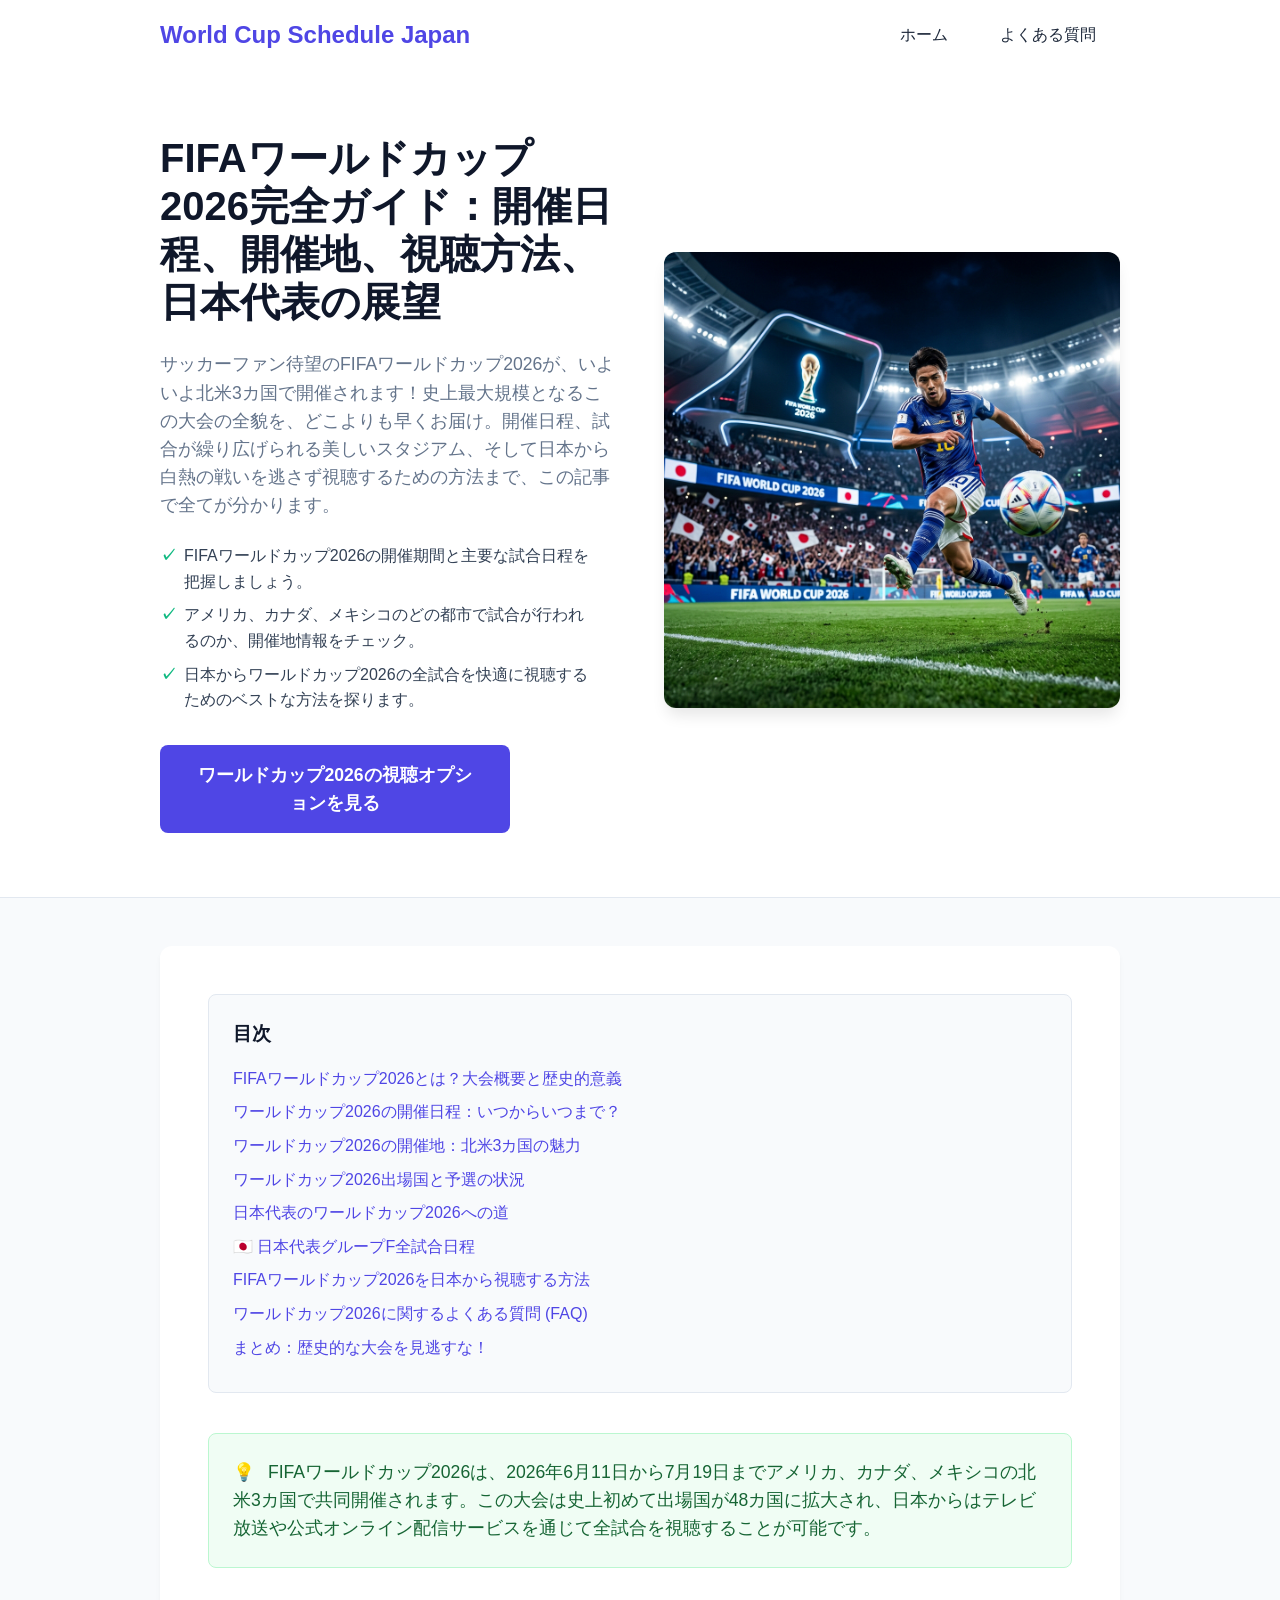
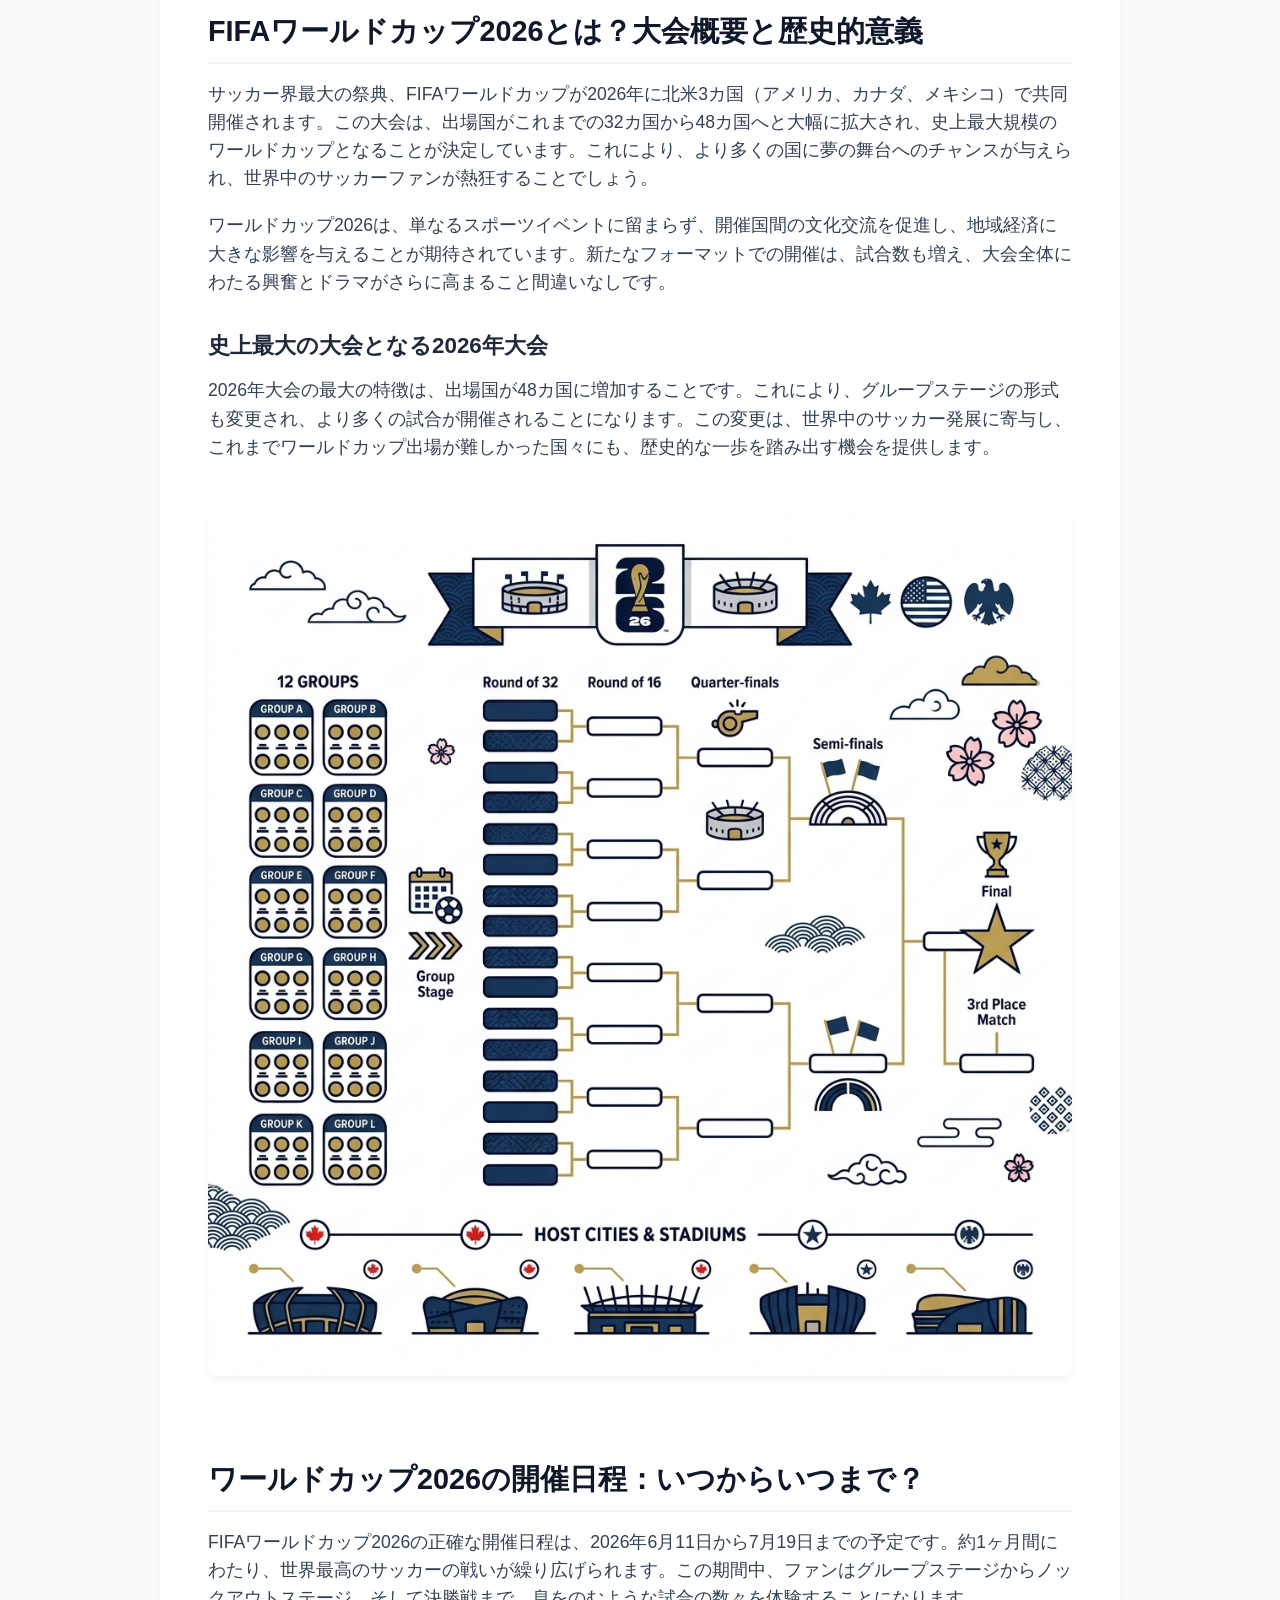
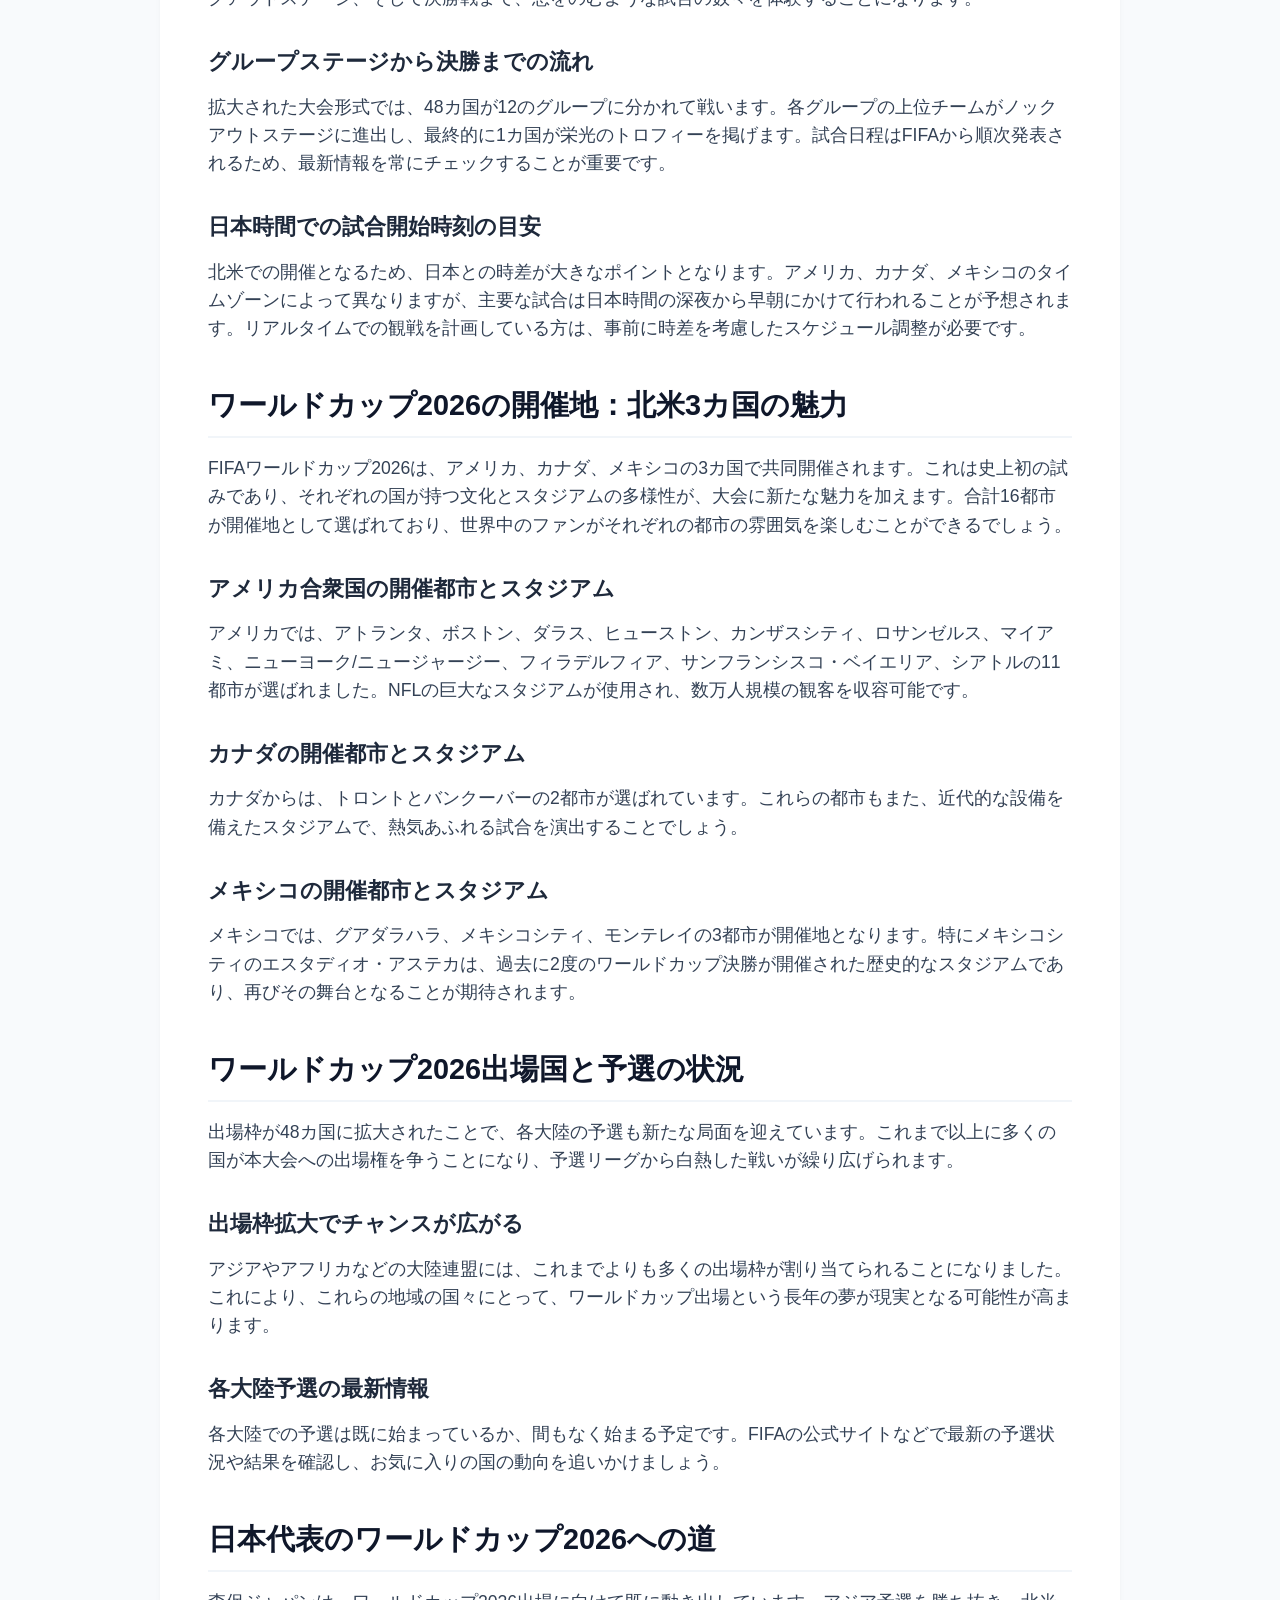
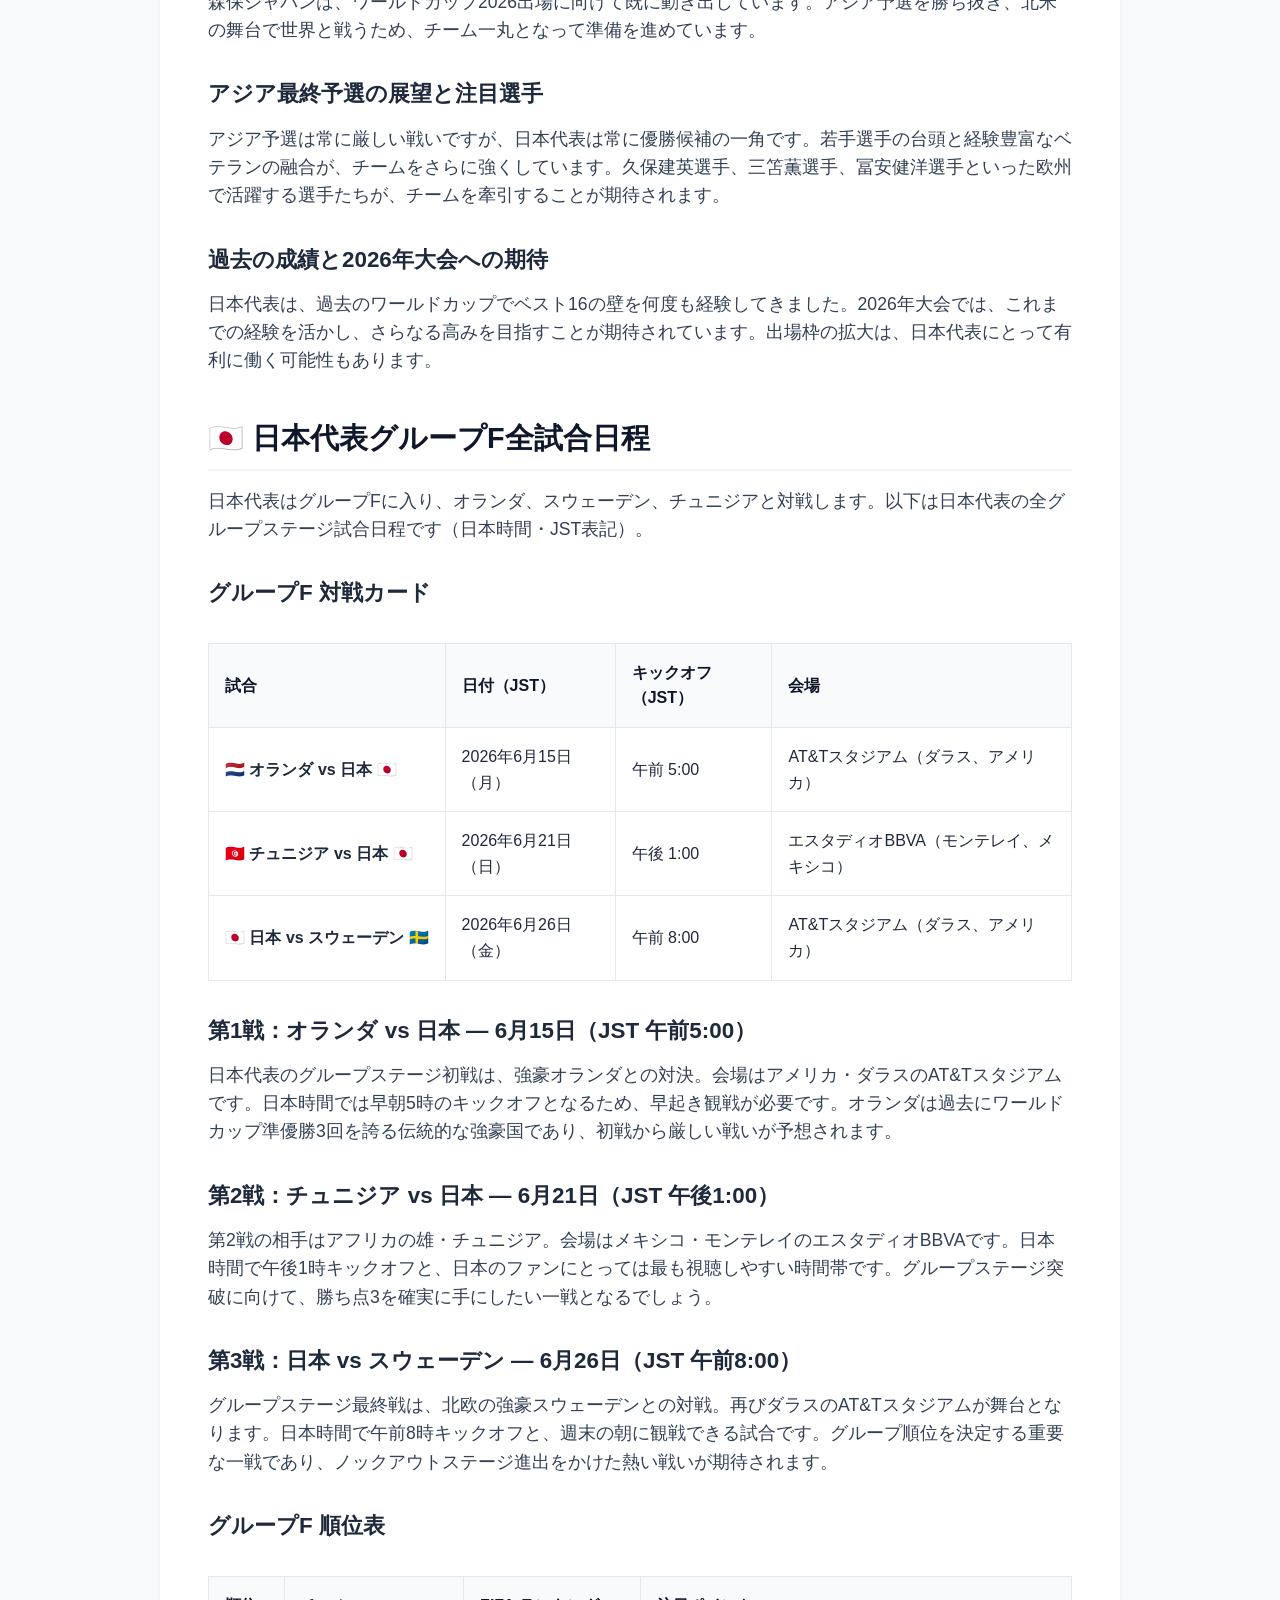
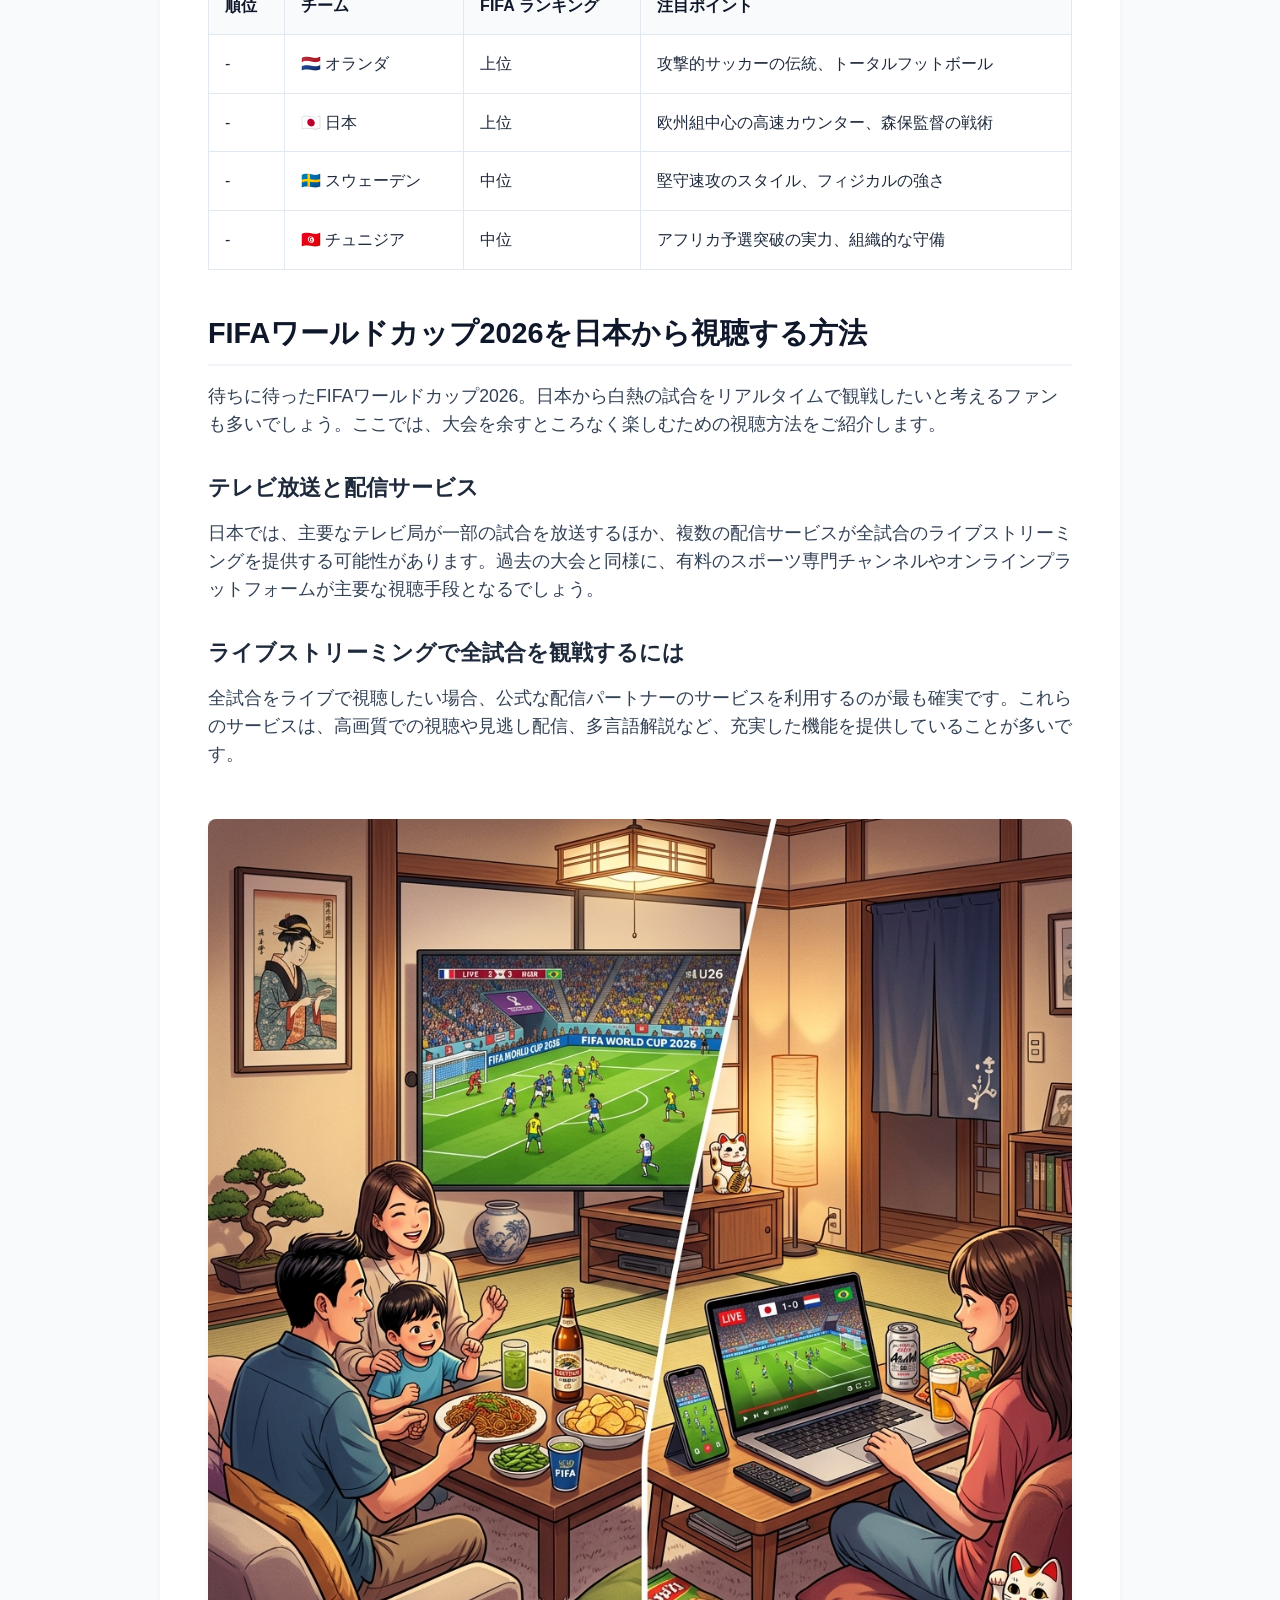
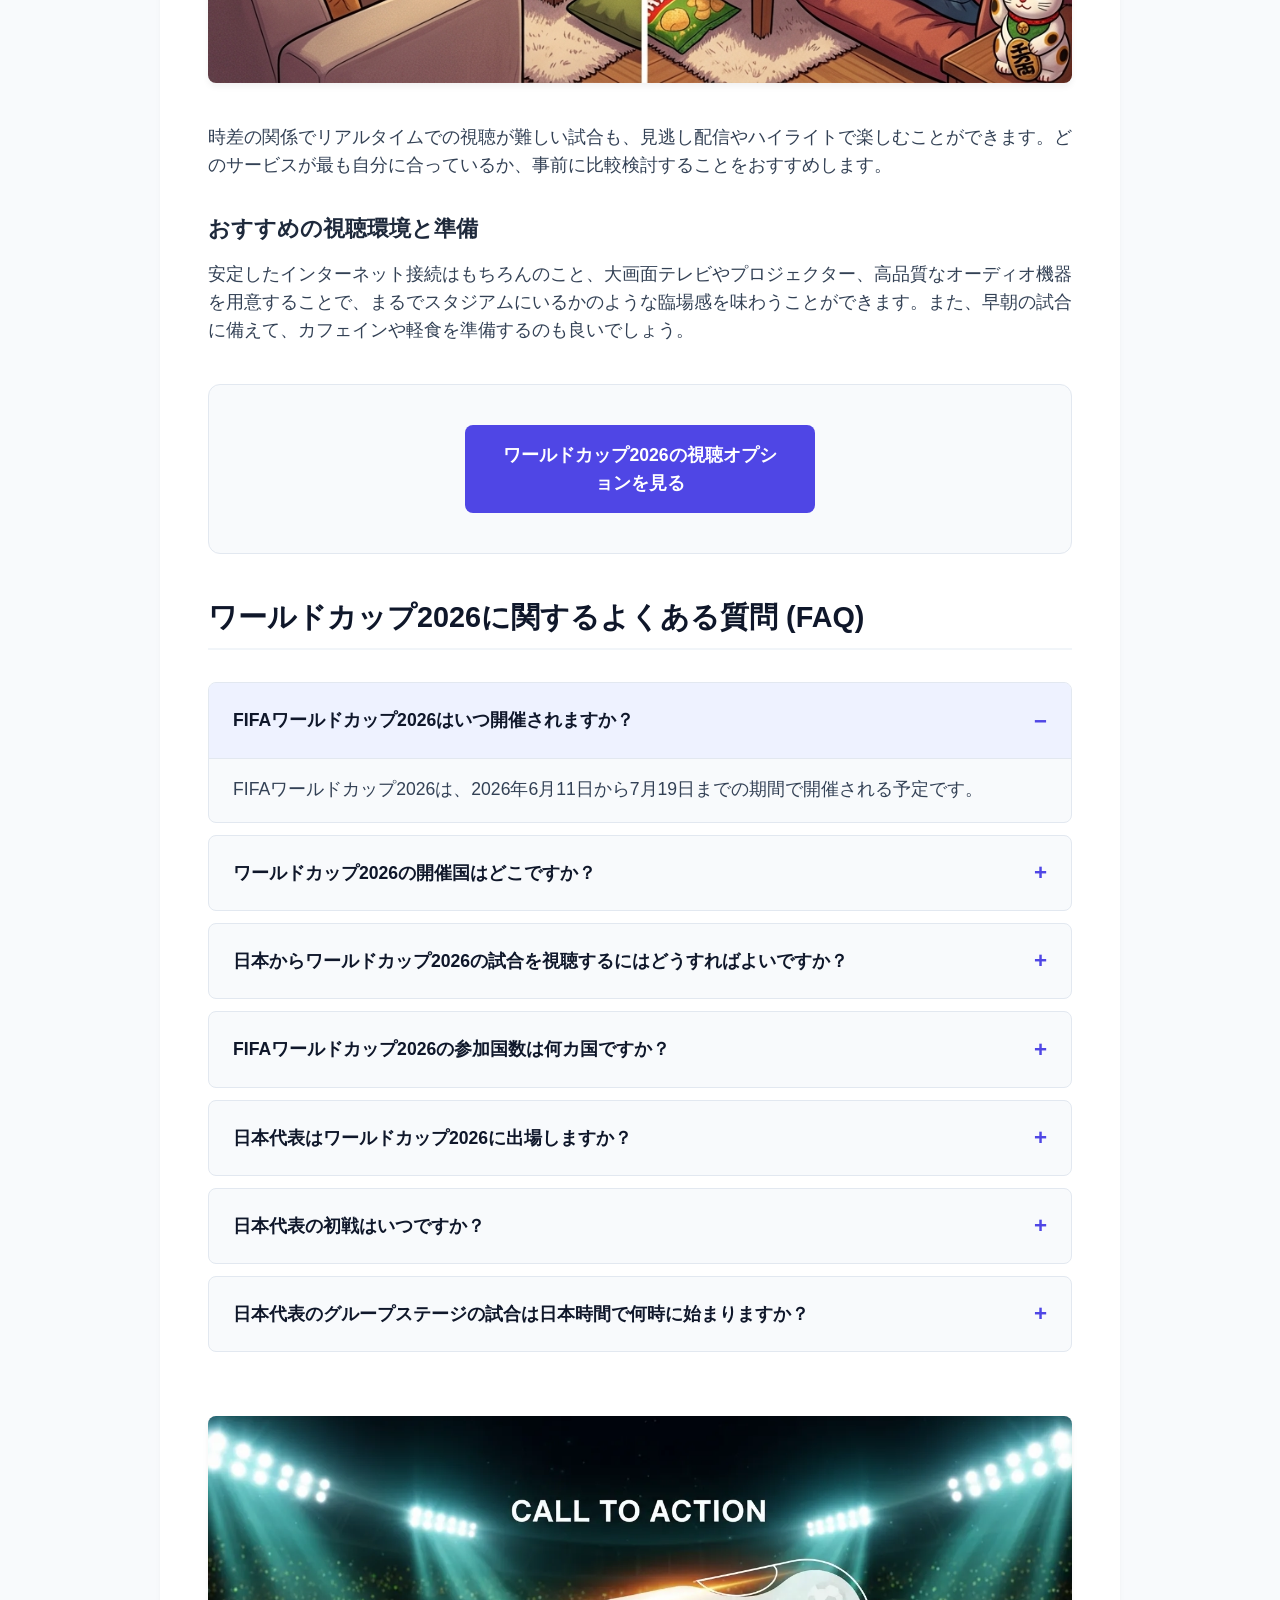
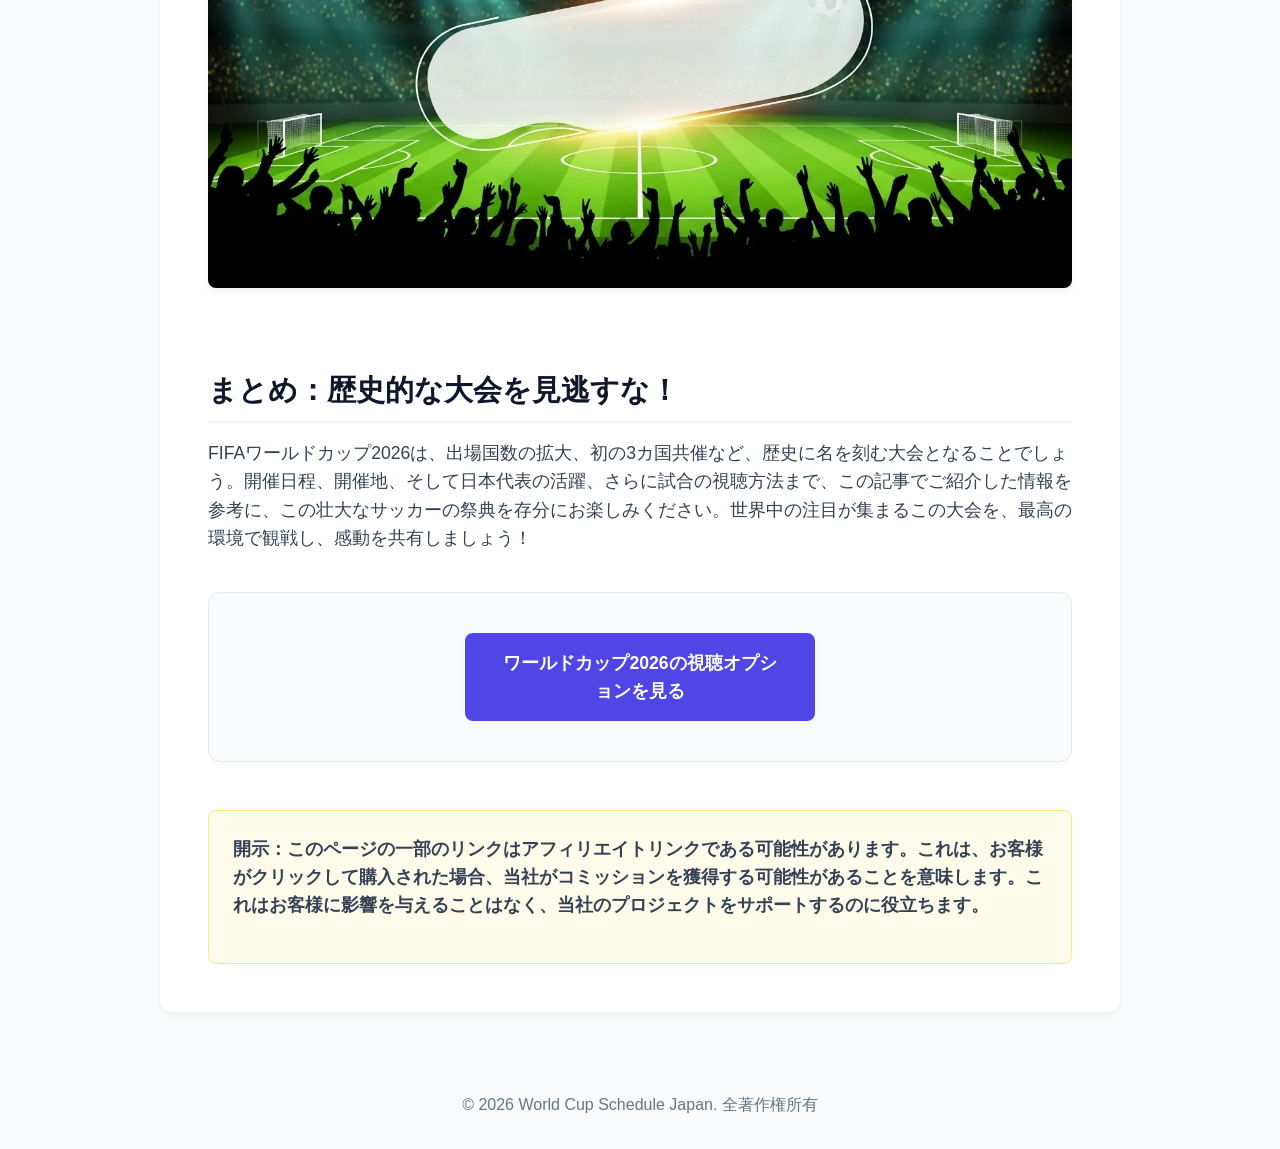
==== index.html @ f3fabb92 "Add files via upload" ====
<!DOCTYPE html>
<html lang="ja" >
<head>
    <meta charset="UTF-8">
    <meta name="viewport" content="width=device-width, initial-scale=1.0">
    <title>【速報】FIFAワールドカップ2026の日程・開催地・視聴方法を徹底解説！日本代表の展望も</title>
    <meta name="description" content="2026年に開催されるFIFAワールドカップの全日程、開催都市、試合時間、そして日本からの視聴方法を詳しくご紹介。日本代表の予選情報や展望についても解説します。">
    <link rel="canonical" href="https://world-cup-schedule-jap.vercel.app/">
    <link rel="icon" type="image/svg+xml" href="images/favicon.svg">
    <meta name="robots" content="index, follow">
    
    <!-- Open Graph -->
    <meta property="og:title" content="【速報】FIFAワールドカップ2026の日程・開催地・視聴方法を徹底解説！日本代表の展望も">
    <meta property="og:description" content="2026年に開催されるFIFAワールドカップの全日程、開催都市、試合時間、そして日本からの視聴方法を詳しくご紹介。日本代表の予選情報や展望についても解説します。">
    <meta property="og:image" content="https://world-cup-schedule-jap.vercel.app/images/social.webp">
    <meta property="og:type" content="article">
    <meta property="og:url" content="https://world-cup-schedule-jap.vercel.app/">
    
    <!-- Twitter -->
    <meta name="twitter:card" content="summary_large_image">
    <meta name="twitter:title" content="【速報】FIFAワールドカップ2026の日程・開催地・視聴方法を徹底解説！日本代表の展望も">
    <meta name="twitter:description" content="2026年に開催されるFIFAワールドカップの全日程、開催都市、試合時間、そして日本からの視聴方法を詳しくご紹介。日本代表の予選情報や展望についても解説します。">
    <meta name="twitter:image" content="https://world-cup-schedule-jap.vercel.app/images/social.webp">

    <link rel="stylesheet" href="style.css">
    
    <!-- Schema.org -->
    <script type="application/ld+json">{"@context":"https://schema.org","@type":"Article","mainEntityOfPage":{"@type":"WebPage","@id":"https://world-cup-schedule-jap.vercel.app/"},"headline":"FIFAワールドカップ2026完全ガイド：開催日程、開催地、視聴方法、日本代表の展望","description":"2026年に開催されるFIFAワールドカップの全日程、開催都市、試合時間、そして日本からの視聴方法を詳しくご紹介。日本代表の予選情報や展望についても解説します。","image":"https://world-cup-schedule-jap.vercel.app/images/featured.webp","author":{"@type":"Organization","name":"World Cup Schedule Japan"},"publisher":{"@type":"Organization","name":"World Cup Schedule Japan","logo":{"@type":"ImageObject","url":"https://world-cup-schedule-jap.vercel.app/images/social.webp"}},"datePublished":"2026-06-11T12:51:52.744Z","dateModified":"2026-06-11T12:51:52.744Z"}</script>
    <script type="application/ld+json">{"@context":"https://schema.org","@type":"FAQPage","mainEntity":[{"@type":"Question","name":"FIFAワールドカップ2026はいつ開催されますか？","acceptedAnswer":{"@type":"Answer","text":"FIFAワールドカップ2026は、2026年6月11日から7月19日までの期間で開催される予定です。"}},{"@type":"Question","name":"ワールドカップ2026の開催国はどこですか？","acceptedAnswer":{"@type":"Answer","text":"アメリカ合衆国、カナダ、メキシコの北米3カ国で共同開催されます。"}},{"@type":"Question","name":"日本からワールドカップ2026の試合を視聴するにはどうすればよいですか？","acceptedAnswer":{"@type":"Answer","text":"日本のテレビ放送局や、複数のオンライン配信サービスを通じて視聴できる予定です。公式パートナーの発表にご注目ください。"}},{"@type":"Question","name":"FIFAワールドカップ2026の参加国数は何カ国ですか？","acceptedAnswer":{"@type":"Answer","text":"2026年大会からは、これまでの32カ国から48カ国に拡大されます。"}},{"@type":"Question","name":"日本代表はワールドカップ2026に出場しますか？","acceptedAnswer":{"@type":"Answer","text":"はい、日本代表はグループFに入り、オランダ、スウェーデン、チュニジアと対戦します。"}},{"@type":"Question","name":"日本代表の初戦はいつですか？","acceptedAnswer":{"@type":"Answer","text":"日本代表の初戦は2026年6月15日（日本時間 午前5:00）、ダラスのAT&Tスタジアムでオランダと対戦します。"}},{"@type":"Question","name":"日本代表のグループステージの試合は日本時間で何時に始まりますか？","acceptedAnswer":{"@type":"Answer","text":"第1戦（オランダ戦）は午前5:00、第2戦（チュニジア戦）は午後1:00、第3戦（スウェーデン戦）は午前8:00に開始予定です。"}}]}</script>
    <script type="application/ld+json">{"@context":"https://schema.org","@type":"BreadcrumbList","itemListElement":[{"@type":"ListItem","position":1,"name":"ホーム","item":"https://world-cup-schedule-jap.vercel.app"},{"@type":"ListItem","position":2,"name":"【速報】FIFAワールドカップ2026の日程・開催地・視聴方法を徹底解説！日本代表の展望も","item":"https://world-cup-schedule-jap.vercel.app/"}]}</script>
</head>
<body>
    <header class="site-header">
        <div class="container">
            <div class="logo">World Cup Schedule Japan</div>
            <nav>
                <a href="https://world-cup-schedule-jap.vercel.app/">ホーム</a>
                <a href="#faq">よくある質問</a>
            </nav>
        </div>
    </header>

    <main>
        <section class="hero-section">
            <div class="container hero-grid">
                <div class="hero-content">
                    <h1>FIFAワールドカップ2026完全ガイド：開催日程、開催地、視聴方法、日本代表の展望</h1>
                    <p class="hero-intro">サッカーファン待望のFIFAワールドカップ2026が、いよいよ北米3カ国で開催されます！史上最大規模となるこの大会の全貌を、どこよりも早くお届け。開催日程、試合が繰り広げられる美しいスタジアム、そして日本から白熱の戦いを逃さず視聴するための方法まで、この記事で全てが分かります。</p>
                    <ul class="hero-benefits">
                        <li>FIFAワールドカップ2026の開催期間と主要な試合日程を把握しましょう。</li>
<li>アメリカ、カナダ、メキシコのどの都市で試合が行われるのか、開催地情報をチェック。</li>
<li>日本からワールドカップ2026の全試合を快適に視聴するためのベストな方法を探ります。</li>
                    </ul>
                    <div class="hero-cta">
                        <a href="https://kirujh.com/af?o=94df0498e87444a4e8a2868db41bc609:ed38ad976803b05699a153c238cc619d" class="cta-button" target="_blank" rel="sponsored nofollow noopener noreferrer">ワールドカップ2026の視聴オプションを見る</a>
                    </div>
                </div>
                <div class="hero-image">
                    <img src="images/featured.webp" alt="FIFAワールドカップ2026の開催を祝う北米の未来的なスタジアムと歓喜する観客" width="800" height="450" loading="eager">
                </div>
            </div>
        </section>

        <div class="container">
            <article class="post-content">
                
    <div class="toc">
        <div class="toc-title">目次</div>
        <ul>
            <li><a href="#section-1">FIFAワールドカップ2026とは？大会概要と歴史的意義</a></li>
            <li><a href="#section-2">ワールドカップ2026の開催日程：いつからいつまで？</a></li>
            <li><a href="#section-3">ワールドカップ2026の開催地：北米3カ国の魅力</a></li>
            <li><a href="#section-4">ワールドカップ2026出場国と予選の状況</a></li>
            <li><a href="#section-5">日本代表のワールドカップ2026への道</a></li>
            <li><a href="#section-fixtures">🇯🇵 日本代表グループF全試合日程</a></li>
            <li><a href="#section-6">FIFAワールドカップ2026を日本から視聴する方法</a></li>
            <li><a href="#section-7">ワールドカップ2026に関するよくある質問 (FAQ)</a></li>
            <li><a href="#section-8">まとめ：歴史的な大会を見逃すな！</a></li>
        </ul>
    </div>
  
                
                
    <div class="aio-snippet">
        <strong>💡</strong> FIFAワールドカップ2026は、2026年6月11日から7月19日までアメリカ、カナダ、メキシコの北米3カ国で共同開催されます。この大会は史上初めて出場国が48カ国に拡大され、日本からはテレビ放送や公式オンライン配信サービスを通じて全試合を視聴することが可能です。
    </div>
  

                <h2 id="section-1">FIFAワールドカップ2026とは？大会概要と歴史的意義</h2>

<p>サッカー界最大の祭典、FIFAワールドカップが2026年に北米3カ国（アメリカ、カナダ、メキシコ）で共同開催されます。この大会は、出場国がこれまでの32カ国から48カ国へと大幅に拡大され、史上最大規模のワールドカップとなることが決定しています。これにより、より多くの国に夢の舞台へのチャンスが与えられ、世界中のサッカーファンが熱狂することでしょう。</p>

<p>ワールドカップ2026は、単なるスポーツイベントに留まらず、開催国間の文化交流を促進し、地域経済に大きな影響を与えることが期待されています。新たなフォーマットでの開催は、試合数も増え、大会全体にわたる興奮とドラマがさらに高まること間違いなしです。</p>

<h3>史上最大の大会となる2026年大会</h3>

<p>2026年大会の最大の特徴は、出場国が48カ国に増加することです。これにより、グループステージの形式も変更され、より多くの試合が開催されることになります。この変更は、世界中のサッカー発展に寄与し、これまでワールドカップ出場が難しかった国々にも、歴史的な一歩を踏み出す機会を提供します。</p>

<img src="images/infographic.webp" alt="FIFAワールドカップ2026の開催日程と大会構造を示すインフォグラフィック" width="800" height="1066" loading="lazy" class="content-img">

<h2 id="section-2">ワールドカップ2026の開催日程：いつからいつまで？</h2>

<p>FIFAワールドカップ2026の正確な開催日程は、2026年6月11日から7月19日までの予定です。約1ヶ月間にわたり、世界最高のサッカーの戦いが繰り広げられます。この期間中、ファンはグループステージからノックアウトステージ、そして決勝戦まで、息をのむような試合の数々を体験することになります。</p>

<h3>グループステージから決勝までの流れ</h3>

<p>拡大された大会形式では、48カ国が12のグループに分かれて戦います。各グループの上位チームがノックアウトステージに進出し、最終的に1カ国が栄光のトロフィーを掲げます。試合日程はFIFAから順次発表されるため、最新情報を常にチェックすることが重要です。</p>

<h3>日本時間での試合開始時刻の目安</h3>

<p>北米での開催となるため、日本との時差が大きなポイントとなります。アメリカ、カナダ、メキシコのタイムゾーンによって異なりますが、主要な試合は日本時間の深夜から早朝にかけて行われることが予想されます。リアルタイムでの観戦を計画している方は、事前に時差を考慮したスケジュール調整が必要です。</p>

<h2 id="section-3">ワールドカップ2026の開催地：北米3カ国の魅力</h2>

<p>FIFAワールドカップ2026は、アメリカ、カナダ、メキシコの3カ国で共同開催されます。これは史上初の試みであり、それぞれの国が持つ文化とスタジアムの多様性が、大会に新たな魅力を加えます。合計16都市が開催地として選ばれており、世界中のファンがそれぞれの都市の雰囲気を楽しむことができるでしょう。</p>

<h3>アメリカ合衆国の開催都市とスタジアム</h3>

<p>アメリカでは、アトランタ、ボストン、ダラス、ヒューストン、カンザスシティ、ロサンゼルス、マイアミ、ニューヨーク/ニュージャージー、フィラデルフィア、サンフランシスコ・ベイエリア、シアトルの11都市が選ばれました。NFLの巨大なスタジアムが使用され、数万人規模の観客を収容可能です。</p>

<h3>カナダの開催都市とスタジアム</h3>

<p>カナダからは、トロントとバンクーバーの2都市が選ばれています。これらの都市もまた、近代的な設備を備えたスタジアムで、熱気あふれる試合を演出することでしょう。</p>

<h3>メキシコの開催都市とスタジアム</h3>

<p>メキシコでは、グアダラハラ、メキシコシティ、モンテレイの3都市が開催地となります。特にメキシコシティのエスタディオ・アステカは、過去に2度のワールドカップ決勝が開催された歴史的なスタジアムであり、再びその舞台となることが期待されます。</p>

<h2 id="section-4">ワールドカップ2026出場国と予選の状況</h2>

<p>出場枠が48カ国に拡大されたことで、各大陸の予選も新たな局面を迎えています。これまで以上に多くの国が本大会への出場権を争うことになり、予選リーグから白熱した戦いが繰り広げられます。</p>

<h3>出場枠拡大でチャンスが広がる</h3>

<p>アジアやアフリカなどの大陸連盟には、これまでよりも多くの出場枠が割り当てられることになりました。これにより、これらの地域の国々にとって、ワールドカップ出場という長年の夢が現実となる可能性が高まります。</p>

<h3>各大陸予選の最新情報</h3>

<p>各大陸での予選は既に始まっているか、間もなく始まる予定です。FIFAの公式サイトなどで最新の予選状況や結果を確認し、お気に入りの国の動向を追いかけましょう。</p>

<h2 id="section-5">日本代表のワールドカップ2026への道</h2>

<p>森保ジャパンは、ワールドカップ2026出場に向けて既に動き出しています。アジア予選を勝ち抜き、北米の舞台で世界と戦うため、チーム一丸となって準備を進めています。</p>

<h3>アジア最終予選の展望と注目選手</h3>

<p>アジア予選は常に厳しい戦いですが、日本代表は常に優勝候補の一角です。若手選手の台頭と経験豊富なベテランの融合が、チームをさらに強くしています。久保建英選手、三笘薫選手、冨安健洋選手といった欧州で活躍する選手たちが、チームを牽引することが期待されます。</p>

<h3>過去の成績と2026年大会への期待</h3>

<p>日本代表は、過去のワールドカップでベスト16の壁を何度も経験してきました。2026年大会では、これまでの経験を活かし、さらなる高みを目指すことが期待されています。出場枠の拡大は、日本代表にとって有利に働く可能性もあります。</p>

<h2 id="section-fixtures">🇯🇵 日本代表グループF全試合日程</h2>

<p>日本代表はグループFに入り、オランダ、スウェーデン、チュニジアと対戦します。以下は日本代表の全グループステージ試合日程です（日本時間・JST表記）。</p>

<h3>グループF 対戦カード</h3>

<div class="table-responsive">
    <table class="comparison-table fixtures-table">
        <thead>
            <tr>
                <th>試合</th>
                <th>日付（JST）</th>
                <th>キックオフ（JST）</th>
                <th>会場</th>
            </tr>
        </thead>
        <tbody>
            <tr>
                <td><strong>🇳🇱 オランダ vs 日本 🇯🇵</strong></td>
                <td>2026年6月15日（月）</td>
                <td>午前 5:00</td>
                <td>AT&amp;Tスタジアム（ダラス、アメリカ）</td>
            </tr>
            <tr>
                <td><strong>🇹🇳 チュニジア vs 日本 🇯🇵</strong></td>
                <td>2026年6月21日（日）</td>
                <td>午後 1:00</td>
                <td>エスタディオBBVA（モンテレイ、メキシコ）</td>
            </tr>
            <tr>
                <td><strong>🇯🇵 日本 vs スウェーデン 🇸🇪</strong></td>
                <td>2026年6月26日（金）</td>
                <td>午前 8:00</td>
                <td>AT&amp;Tスタジアム（ダラス、アメリカ）</td>
            </tr>
        </tbody>
    </table>
</div>

<h3>第1戦：オランダ vs 日本 — 6月15日（JST 午前5:00）</h3>

<p>日本代表のグループステージ初戦は、強豪オランダとの対決。会場はアメリカ・ダラスのAT&amp;Tスタジアムです。日本時間では早朝5時のキックオフとなるため、早起き観戦が必要です。オランダは過去にワールドカップ準優勝3回を誇る伝統的な強豪国であり、初戦から厳しい戦いが予想されます。</p>

<h3>第2戦：チュニジア vs 日本 — 6月21日（JST 午後1:00）</h3>

<p>第2戦の相手はアフリカの雄・チュニジア。会場はメキシコ・モンテレイのエスタディオBBVAです。日本時間で午後1時キックオフと、日本のファンにとっては最も視聴しやすい時間帯です。グループステージ突破に向けて、勝ち点3を確実に手にしたい一戦となるでしょう。</p>

<h3>第3戦：日本 vs スウェーデン — 6月26日（JST 午前8:00）</h3>

<p>グループステージ最終戦は、北欧の強豪スウェーデンとの対戦。再びダラスのAT&amp;Tスタジアムが舞台となります。日本時間で午前8時キックオフと、週末の朝に観戦できる試合です。グループ順位を決定する重要な一戦であり、ノックアウトステージ進出をかけた熱い戦いが期待されます。</p>

<h3>グループF 順位表</h3>

<div class="table-responsive">
    <table class="comparison-table">
        <thead>
            <tr>
                <th>順位</th>
                <th>チーム</th>
                <th>FIFA ランキング</th>
                <th>注目ポイント</th>
            </tr>
        </thead>
        <tbody>
            <tr>
                <td>-</td>
                <td>🇳🇱 オランダ</td>
                <td>上位</td>
                <td>攻撃的サッカーの伝統、トータルフットボール</td>
            </tr>
            <tr>
                <td>-</td>
                <td>🇯🇵 日本</td>
                <td>上位</td>
                <td>欧州組中心の高速カウンター、森保監督の戦術</td>
            </tr>
            <tr>
                <td>-</td>
                <td>🇸🇪 スウェーデン</td>
                <td>中位</td>
                <td>堅守速攻のスタイル、フィジカルの強さ</td>
            </tr>
            <tr>
                <td>-</td>
                <td>🇹🇳 チュニジア</td>
                <td>中位</td>
                <td>アフリカ予選突破の実力、組織的な守備</td>
            </tr>
        </tbody>
    </table>
</div>

<h2 id="section-6">FIFAワールドカップ2026を日本から視聴する方法</h2>

<p>待ちに待ったFIFAワールドカップ2026。日本から白熱の試合をリアルタイムで観戦したいと考えるファンも多いでしょう。ここでは、大会を余すところなく楽しむための視聴方法をご紹介します。</p>

<h3>テレビ放送と配信サービス</h3>

<p>日本では、主要なテレビ局が一部の試合を放送するほか、複数の配信サービスが全試合のライブストリーミングを提供する可能性があります。過去の大会と同様に、有料のスポーツ専門チャンネルやオンラインプラットフォームが主要な視聴手段となるでしょう。</p>

<h3>ライブストリーミングで全試合を観戦するには</h3>

<p>全試合をライブで視聴したい場合、公式な配信パートナーのサービスを利用するのが最も確実です。これらのサービスは、高画質での視聴や見逃し配信、多言語解説など、充実した機能を提供していることが多いです。</p>

<img src="images/comparison.webp" alt="FIFAワールドカップ2026のテレビ放送とオンラインストリーミング視聴方法を比較するイラスト" width="800" height="450" loading="lazy" class="content-img">

<p>時差の関係でリアルタイムでの視聴が難しい試合も、見逃し配信やハイライトで楽しむことができます。どのサービスが最も自分に合っているか、事前に比較検討することをおすすめします。</p>

<h3>おすすめの視聴環境と準備</h3>

<p>安定したインターネット接続はもちろんのこと、大画面テレビやプロジェクター、高品質なオーディオ機器を用意することで、まるでスタジアムにいるかのような臨場感を味わうことができます。また、早朝の試合に備えて、カフェインや軽食を準備するのも良いでしょう。</p>

<div class="cta-wrapper">
        <a href="https://kirujh.com/af?o=94df0498e87444a4e8a2868db41bc609:ed38ad976803b05699a153c238cc619d" class="cta-button" target="_blank" rel="sponsored nofollow noopener noreferrer">ワールドカップ2026の視聴オプションを見る</a>
    </div>

<h2 id="section-7">ワールドカップ2026に関するよくある質問 (FAQ)</h2>

<div class="faq-section" id="faq">
    <details class="faq-item" open>
        <summary>FIFAワールドカップ2026はいつ開催されますか？</summary>
        <div class="faq-answer">
            <p>FIFAワールドカップ2026は、2026年6月11日から7月19日までの期間で開催される予定です。</p>
        </div>
    </details>

    <details class="faq-item">
        <summary>ワールドカップ2026の開催国はどこですか？</summary>
        <div class="faq-answer">
            <p>アメリカ合衆国、カナダ、メキシコの北米3カ国で共同開催されます。</p>
        </div>
    </details>

    <details class="faq-item">
        <summary>日本からワールドカップ2026の試合を視聴するにはどうすればよいですか？</summary>
        <div class="faq-answer">
            <p>日本のテレビ放送局や、複数のオンライン配信サービスを通じて視聴できる予定です。公式パートナーの発表にご注目ください。</p>
        </div>
    </details>

    <details class="faq-item">
        <summary>FIFAワールドカップ2026の参加国数は何カ国ですか？</summary>
        <div class="faq-answer">
            <p>2026年大会からは、これまでの32カ国から48カ国に拡大されます。</p>
        </div>
    </details>

    <details class="faq-item">
        <summary>日本代表はワールドカップ2026に出場しますか？</summary>
        <div class="faq-answer">
            <p>はい、日本代表はグループFに入り、オランダ、スウェーデン、チュニジアと対戦します。</p>
        </div>
    </details>

    <details class="faq-item">
        <summary>日本代表の初戦はいつですか？</summary>
        <div class="faq-answer">
            <p>日本代表の初戦は2026年6月15日（日本時間 午前5:00）、ダラスのAT&amp;Tスタジアムでオランダと対戦します。</p>
        </div>
    </details>

    <details class="faq-item">
        <summary>日本代表のグループステージの試合は日本時間で何時に始まりますか？</summary>
        <div class="faq-answer">
            <p>第1戦（オランダ戦）は午前5:00、第2戦（チュニジア戦）は午後1:00、第3戦（スウェーデン戦）は午前8:00に開始予定です。</p>
        </div>
    </details>
</div>

<img src="images/cta-banner.webp" alt="FIFAワールドカップ2026の視聴を促すアクションボタンをイメージしたバナー" width="800" height="450" loading="lazy" class="content-img cta-img">

<h2 id="section-8">まとめ：歴史的な大会を見逃すな！</h2>

<p>FIFAワールドカップ2026は、出場国数の拡大、初の3カ国共催など、歴史に名を刻む大会となることでしょう。開催日程、開催地、そして日本代表の活躍、さらに試合の視聴方法まで、この記事でご紹介した情報を参考に、この壮大なサッカーの祭典を存分にお楽しみください。世界中の注目が集まるこの大会を、最高の環境で観戦し、感動を共有しましょう！</p>

<div class="cta-wrapper">
        <a href="https://kirujh.com/af?o=94df0498e87444a4e8a2868db41bc609:ed38ad976803b05699a153c238cc619d" class="cta-button" target="_blank" rel="sponsored nofollow noopener noreferrer">ワールドカップ2026の視聴オプションを見る</a>
    </div>
                
                <div class="affiliate-disclosure">
                    <p><strong>開示：このページの一部のリンクはアフィリエイトリンクである可能性があります。これは、お客様がクリックして購入された場合、当社がコミッションを獲得する可能性があることを意味します。これはお客様に影響を与えることはなく、当社のプロジェクトをサポートするのに役立ちます。</strong></p>
                </div>
            </article>
        </div>
    </main>

    <footer class="site-footer">
        <div class="container">
            <p>&copy; 2026 World Cup Schedule Japan. 全著作権所有</p>
        </div>
    </footer>

    <script src="script.js"></script>
</body>
</html>
---- style.css ----
:root {
    --primary: #4f46e5;
    --primary-hover: #4338ca;
    --text-main: #1e293b;
    --text-light: #64748b;
    --bg-main: #f8fafc;
    --bg-card: #ffffff;
    --border-color: #e2e8f0;
}

* {
    box-sizing: border-box;
    margin: 0;
    padding: 0;
}

body {
    font-family: -apple-system, BlinkMacSystemFont, "Segoe UI", Roboto, Helvetica, Arial, sans-serif;
    line-height: 1.6;
    color: var(--text-main);
    background-color: var(--bg-main);
}

.container {
    max-width: 1000px;
    margin: 0 auto;
    padding: 0 20px;
}

.site-header {
    background: var(--bg-card);
    box-shadow: 0 1px 3px rgba(0,0,0,0.1);
    padding: 1rem 0;
}

.site-header .container {
    display: flex;
    justify-content: space-between;
    align-items: center;
}

.logo {
    font-size: 1.5rem;
    font-weight: bold;
    color: var(--primary);
}

.site-header nav a {
    margin: 0 1.5rem;
    text-decoration: none;
    color: var(--text-main);
    font-weight: 500;
}

/* Hero Section */
.hero-section {
    background: #ffffff;
    padding: 4rem 0;
    border-bottom: 1px solid var(--border-color);
    margin-bottom: 3rem;
}

.hero-grid {
    display: grid;
    grid-template-columns: 1fr 1fr;
    gap: 3rem;
    align-items: center;
}

.hero-content h1 {
    font-size: 2.5rem;
    line-height: 1.2;
    margin-bottom: 1.5rem;
    color: #0f172a;
}

.hero-intro {
    font-size: 1.1rem;
    color: var(--text-light);
    margin-bottom: 1.5rem;
}

.hero-benefits {
    list-style: none;
    margin-bottom: 2rem;
    padding: 0;
}

.hero-benefits li {
    position: relative;
    padding: 0 1.5rem;
    margin-bottom: 0.5rem;
    font-weight: 500;
    color: #334155;
}

[dir="rtl"] .hero-benefits li {
    padding: 0 1.5rem 0 0;
}

.hero-benefits li::before {
    content: "✓";
    position: absolute;
    left: 0;
    color: #10b981;
    font-weight: bold;
}

[dir="rtl"] .hero-benefits li::before {
    left: auto;
    right: 0;
}

.hero-image img {
    width: 100%;
    height: auto;
    border-radius: 12px;
    box-shadow: 0 10px 15px -3px rgba(0,0,0,0.1);
}

.cta-button {
    display: inline-block;
    background-color: var(--primary);
    color: white;
    padding: 1rem 2rem;
    text-decoration: none;
    border-radius: 8px;
    font-weight: bold;
    font-size: 1.1rem;
    text-align: center;
    transition: background-color 0.2s;
    width: 100%;
    max-width: 350px;
}

.cta-button:hover {
    background-color: var(--primary-hover);
}

/* Article Content */
.post-content {
    background: var(--bg-card);
    padding: 3rem;
    border-radius: 12px;
    box-shadow: 0 4px 6px -1px rgba(0,0,0,0.05);
    margin-bottom: 3rem;
}

.post-content h2 {
    font-size: 1.8rem;
    margin-top: 2.5rem;
    margin-bottom: 1rem;
    color: #0f172a;
    border-bottom: 2px solid #f1f5f9;
    padding-bottom: 0.5rem;
}

.post-content h3 {
    font-size: 1.4rem;
    margin-top: 2rem;
    margin-bottom: 0.8rem;
}

.post-content p {
    margin-bottom: 1.2rem;
    font-size: 1.1rem;
    color: #334155;
}

.post-content ul {
    margin-bottom: 1.5rem;
    padding: 0 1.5rem;
    color: #334155;
}

.post-content li {
    margin-bottom: 0.5rem;
}

/* AIO Snippet */
.aio-snippet {
    background: #f0fdf4;
    border: 1px solid #bbf7d0;
    padding: 1.5rem;
    border-radius: 8px;
    margin-bottom: 2rem;
    color: #166534;
    font-size: 1.1rem;
}

.aio-snippet strong {
    color: #15803d;
    margin-right: 0.5rem;
}

/* Table of Contents */
.toc {
    background: #f8fafc;
    padding: 1.5rem;
    border-radius: 8px;
    margin-bottom: 2.5rem;
    border: 1px solid var(--border-color);
}

.toc-title {
    font-weight: bold;
    font-size: 1.2rem;
    margin-bottom: 1rem;
    color: #0f172a;
}

.toc ul {
    list-style: none;
    padding: 0;
    margin-bottom: 0;
}

.toc li {
    margin-bottom: 0.5rem;
}

.toc a {
    color: var(--primary);
    text-decoration: none;
}

.toc a:hover {
    text-decoration: underline;
}

/* Images */
.content-img {
    width: 100%;
    height: auto;
    border-radius: 8px;
    margin: 2rem 0;
    box-shadow: 0 4px 6px rgba(0,0,0,0.05);
}

/* Tables */
.table-responsive {
    overflow-x: auto;
    margin: 2rem 0;
}

.comparison-table {
    width: 100%;
    border-collapse: collapse;
    text-align: left;
}

[dir="rtl"] .comparison-table {
    text-align: right;
}

.comparison-table th, .comparison-table td {
    padding: 1rem;
    border: 1px solid var(--border-color);
}

.comparison-table th {
    background: #f8fafc;
    font-weight: bold;
    color: #0f172a;
}

/* CTA Wrapper */
.cta-wrapper {
    text-align: center;
    background: #f8fafc;
    padding: 2.5rem;
    border-radius: 12px;
    margin: 2.5rem 0;
    border: 1px solid var(--border-color);
}

.cta-wrapper .cta-button {
    margin: 0 auto;
}

.affiliate-link {
    color: var(--primary);
    font-weight: 500;
    text-decoration: underline;
}

blockquote {
    background: #f1f5f9;
    padding: 1.5rem;
    border-radius: 8px;
    margin: 1.5rem 0;
    font-style: italic;
    border-left: 4px solid var(--primary);
}

[dir="rtl"] blockquote {
    border-left: none;
    border-right: 4px solid var(--primary);
}

.affiliate-disclosure {
    margin-top: 3rem;
    padding: 1.5rem;
    background: #fffbeb;
    border: 1px solid #fde68a;
    border-radius: 8px;
    font-size: 0.9rem;
    color: #92400e;
}

.site-footer {
    text-align: center;
    padding: 2rem 0;
    color: var(--text-light);
}

/* FAQ Accordion */
.faq-section {
    margin: 2rem 0;
}

.faq-item {
    background: #f8fafc;
    border: 1px solid var(--border-color);
    border-radius: 8px;
    margin-bottom: 0.75rem;
    overflow: hidden;
    transition: box-shadow 0.2s;
}

.faq-item:hover {
    box-shadow: 0 2px 8px rgba(79, 70, 229, 0.1);
}

.faq-item summary {
    padding: 1.2rem 1.5rem;
    font-weight: 600;
    font-size: 1.1rem;
    color: #0f172a;
    cursor: pointer;
    list-style: none;
    display: flex;
    align-items: center;
    justify-content: space-between;
    gap: 1rem;
    transition: background-color 0.2s;
}

.faq-item summary:hover {
    background-color: #f1f5f9;
}

.faq-item summary::-webkit-details-marker {
    display: none;
}

.faq-item summary::after {
    content: "+";
    font-size: 1.4rem;
    font-weight: 700;
    color: var(--primary);
    flex-shrink: 0;
    transition: transform 0.2s;
}

.faq-item[open] summary::after {
    content: "−";
    transform: rotate(180deg);
}

.faq-item[open] summary {
    background-color: #eef2ff;
    border-bottom: 1px solid var(--border-color);
}

.faq-answer {
    padding: 1rem 1.5rem 1.2rem;
}

.faq-answer p {
    margin-bottom: 0;
    color: #334155;
}

/* Fixtures Table */
.fixtures-table tbody tr:hover {
    background-color: #eef2ff;
    transition: background-color 0.2s;
}

.fixtures-table td:first-child {
    white-space: nowrap;
}

@media (max-width: 768px) {
    .hero-grid {
        grid-template-columns: 1fr;
        gap: 2rem;
    }
    .hero-content h1 {
        font-size: 2rem;
    }
    .post-content {
        padding: 1.5rem;
    }
    .faq-item summary {
        font-size: 1rem;
        padding: 1rem 1.2rem;
    }
    .fixtures-table td:first-child {
        white-space: normal;
    }
}
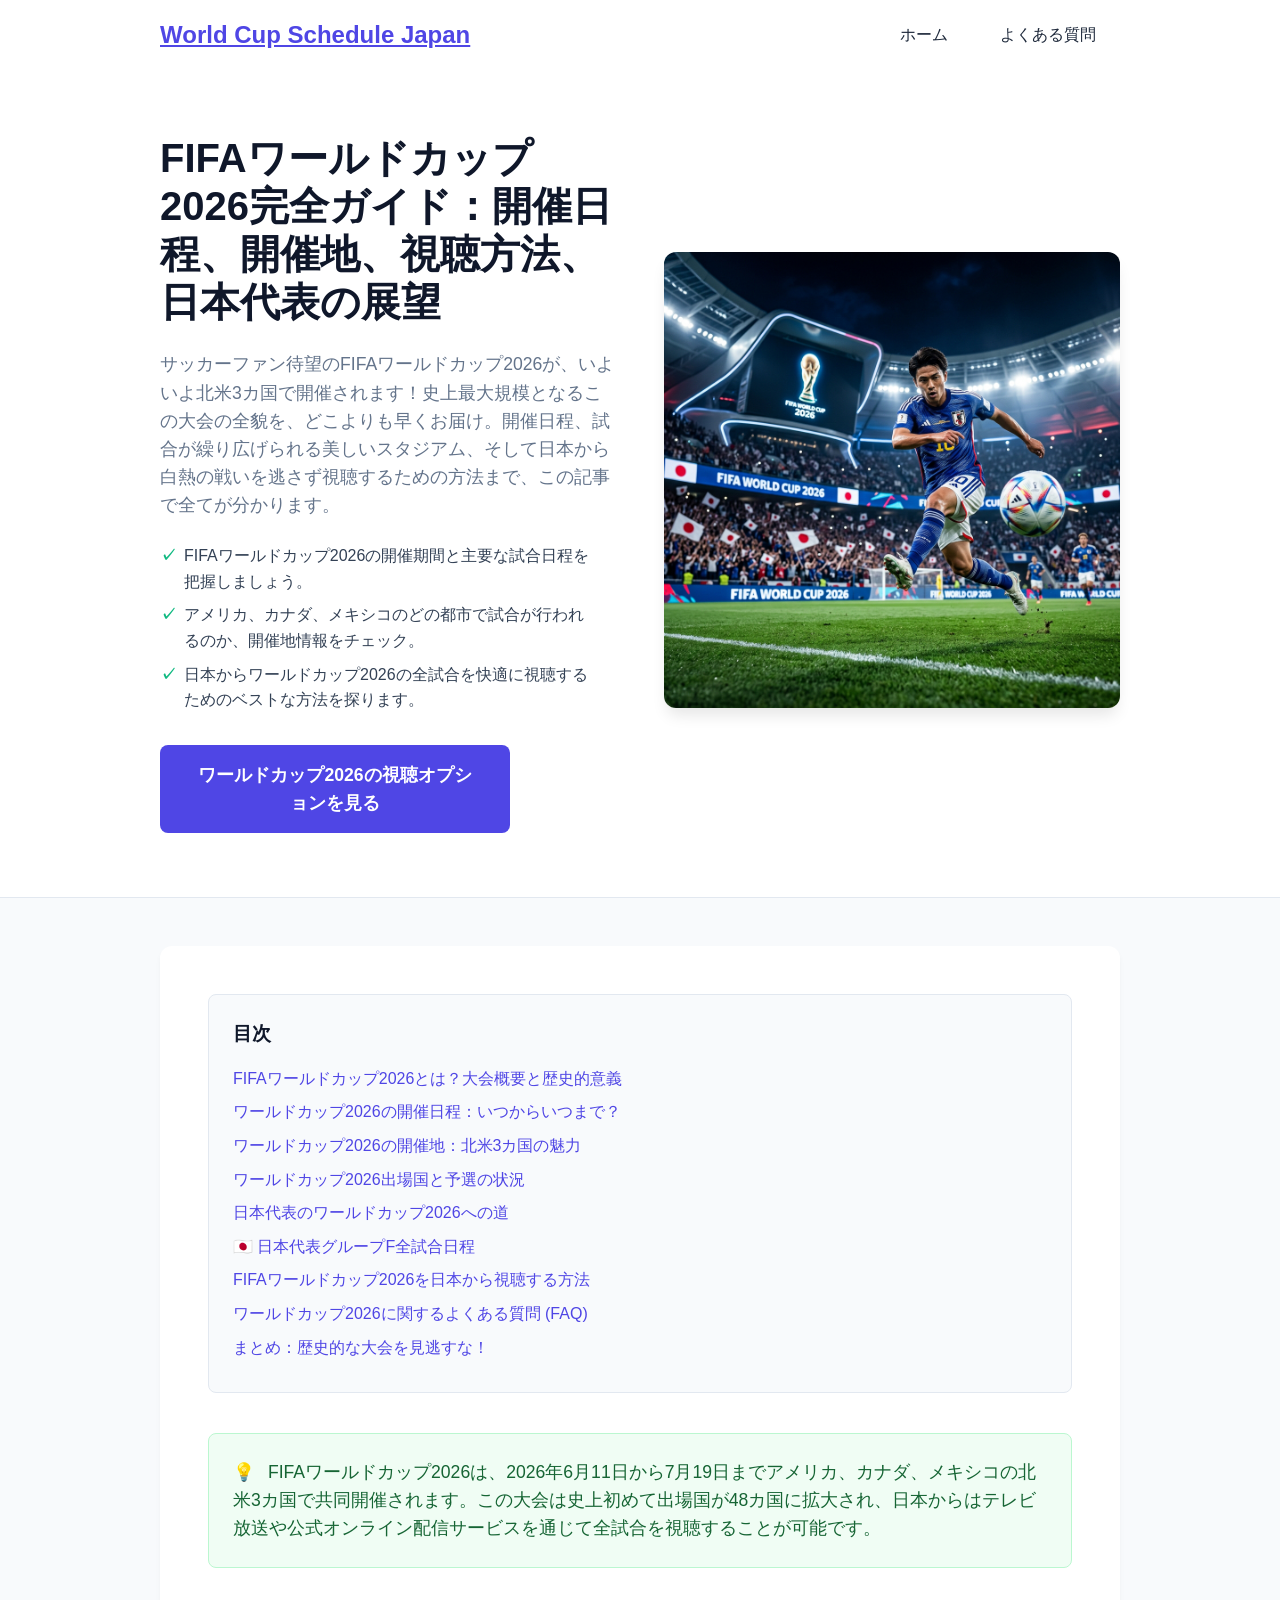
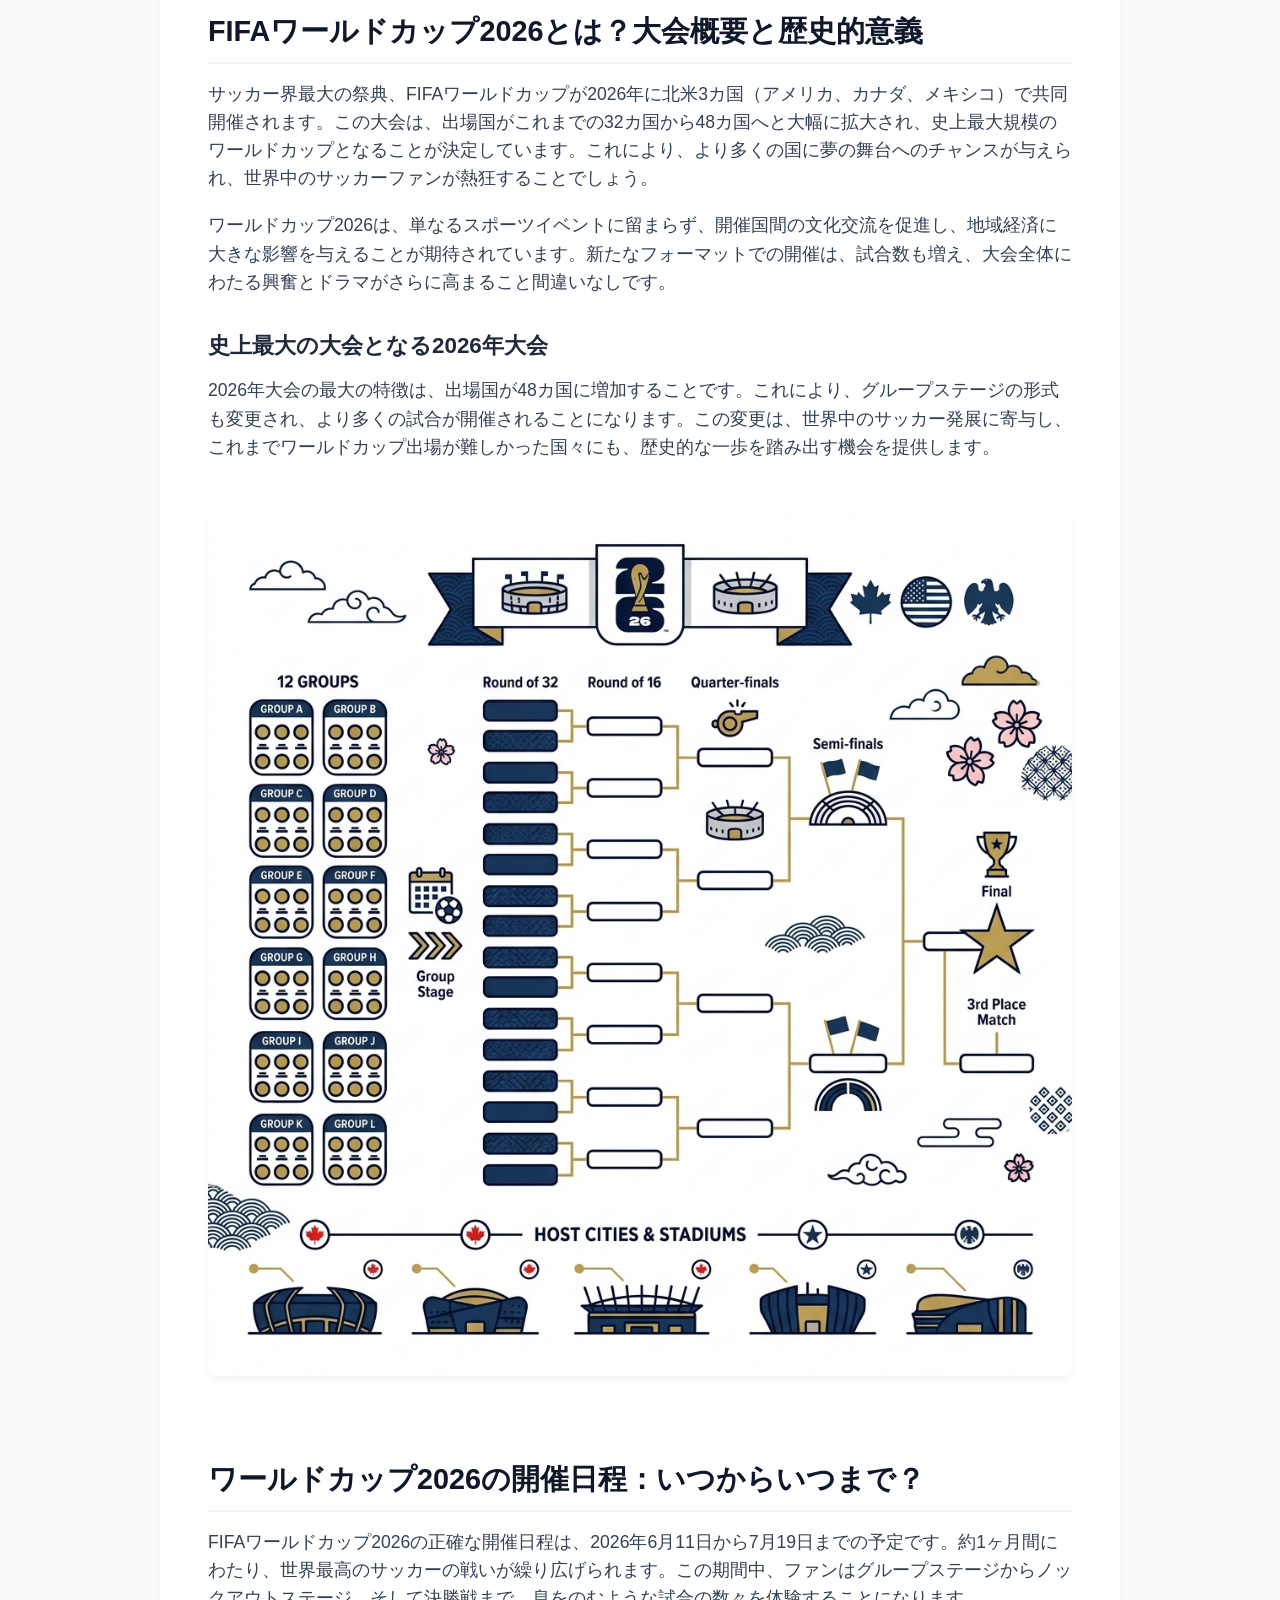
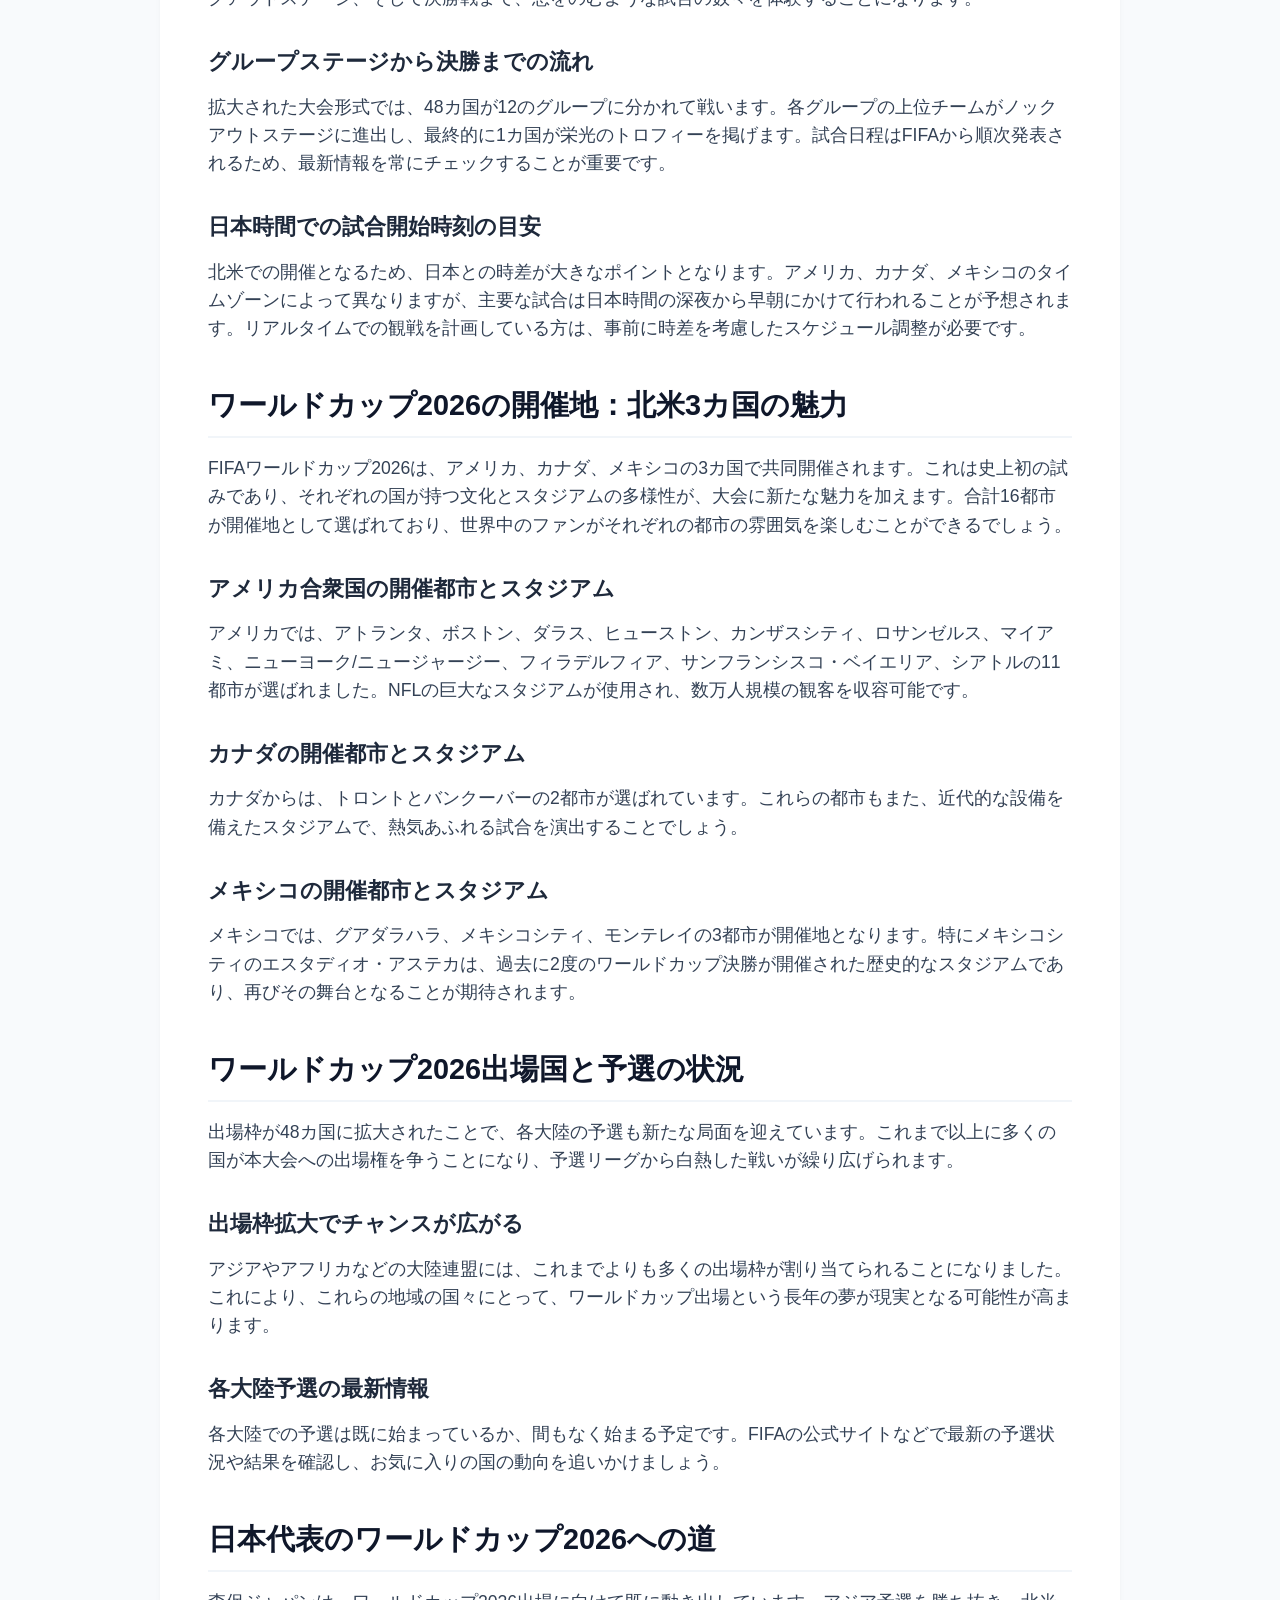
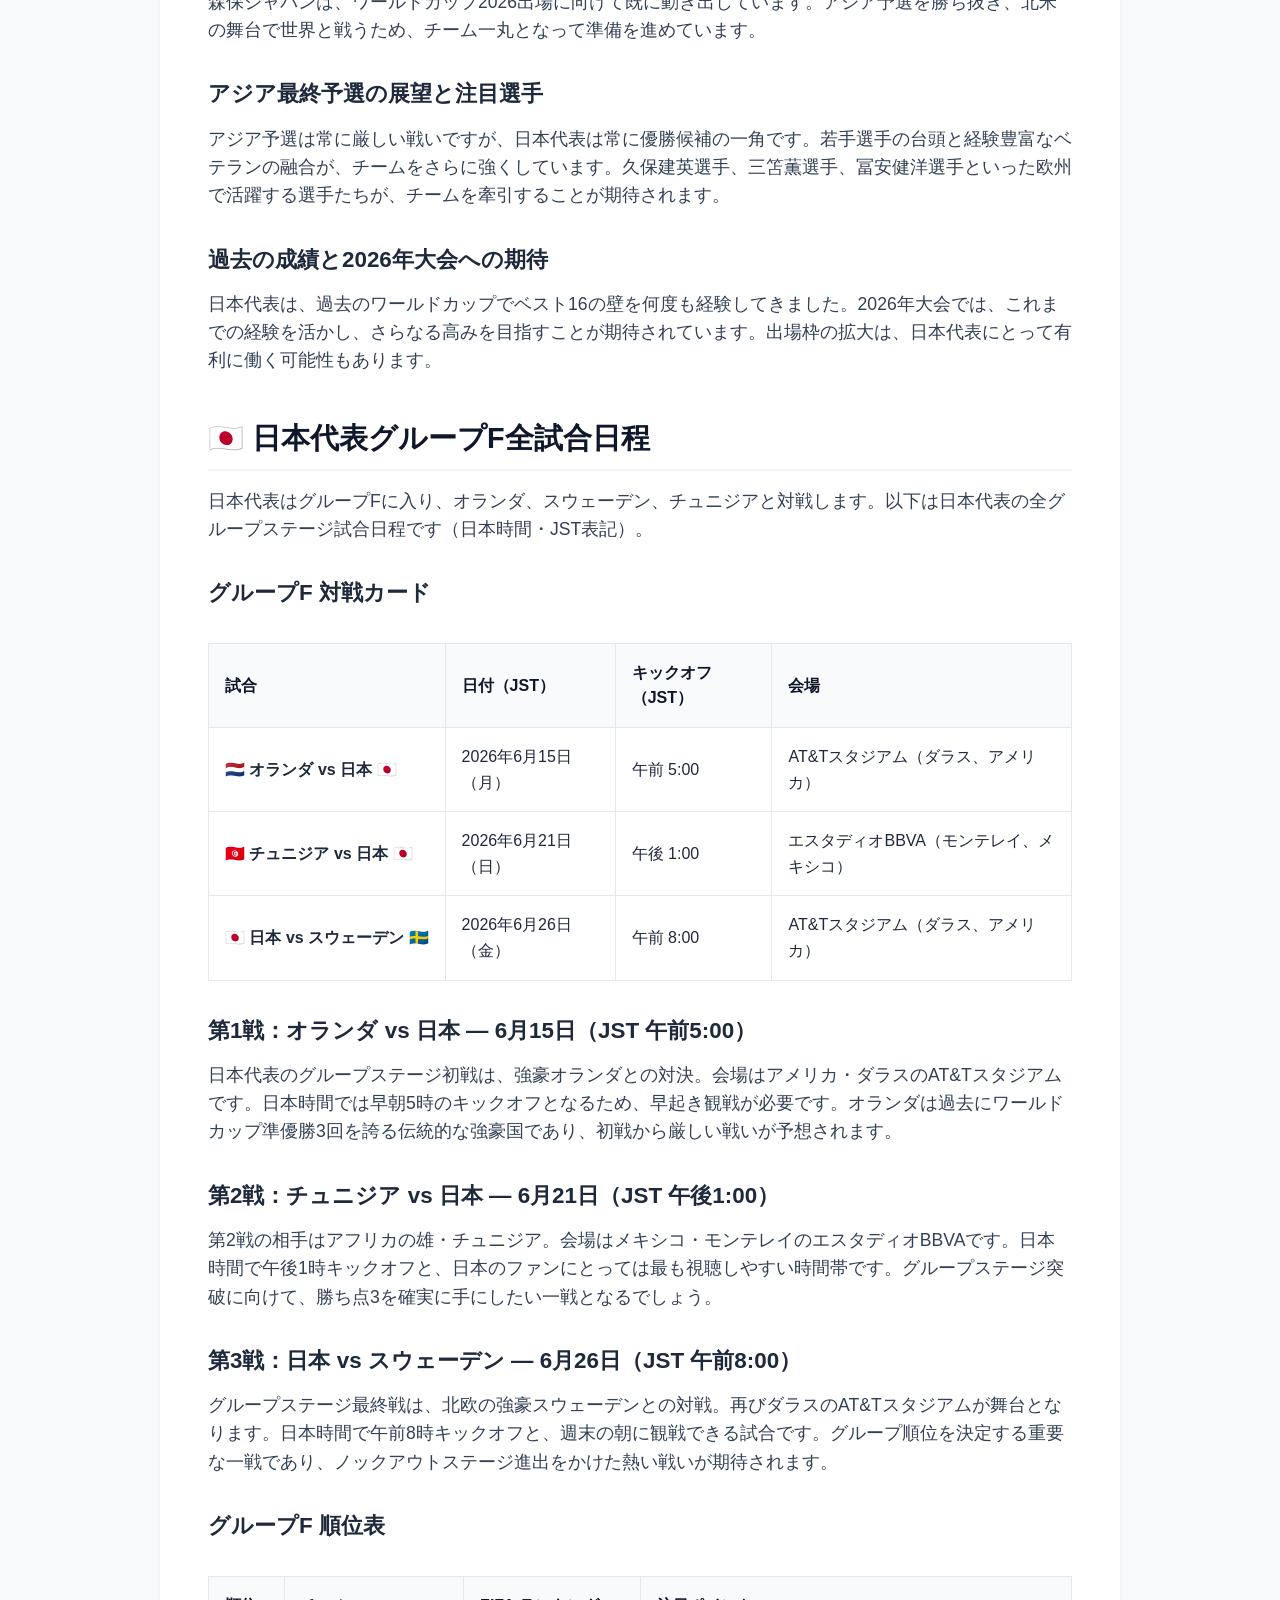
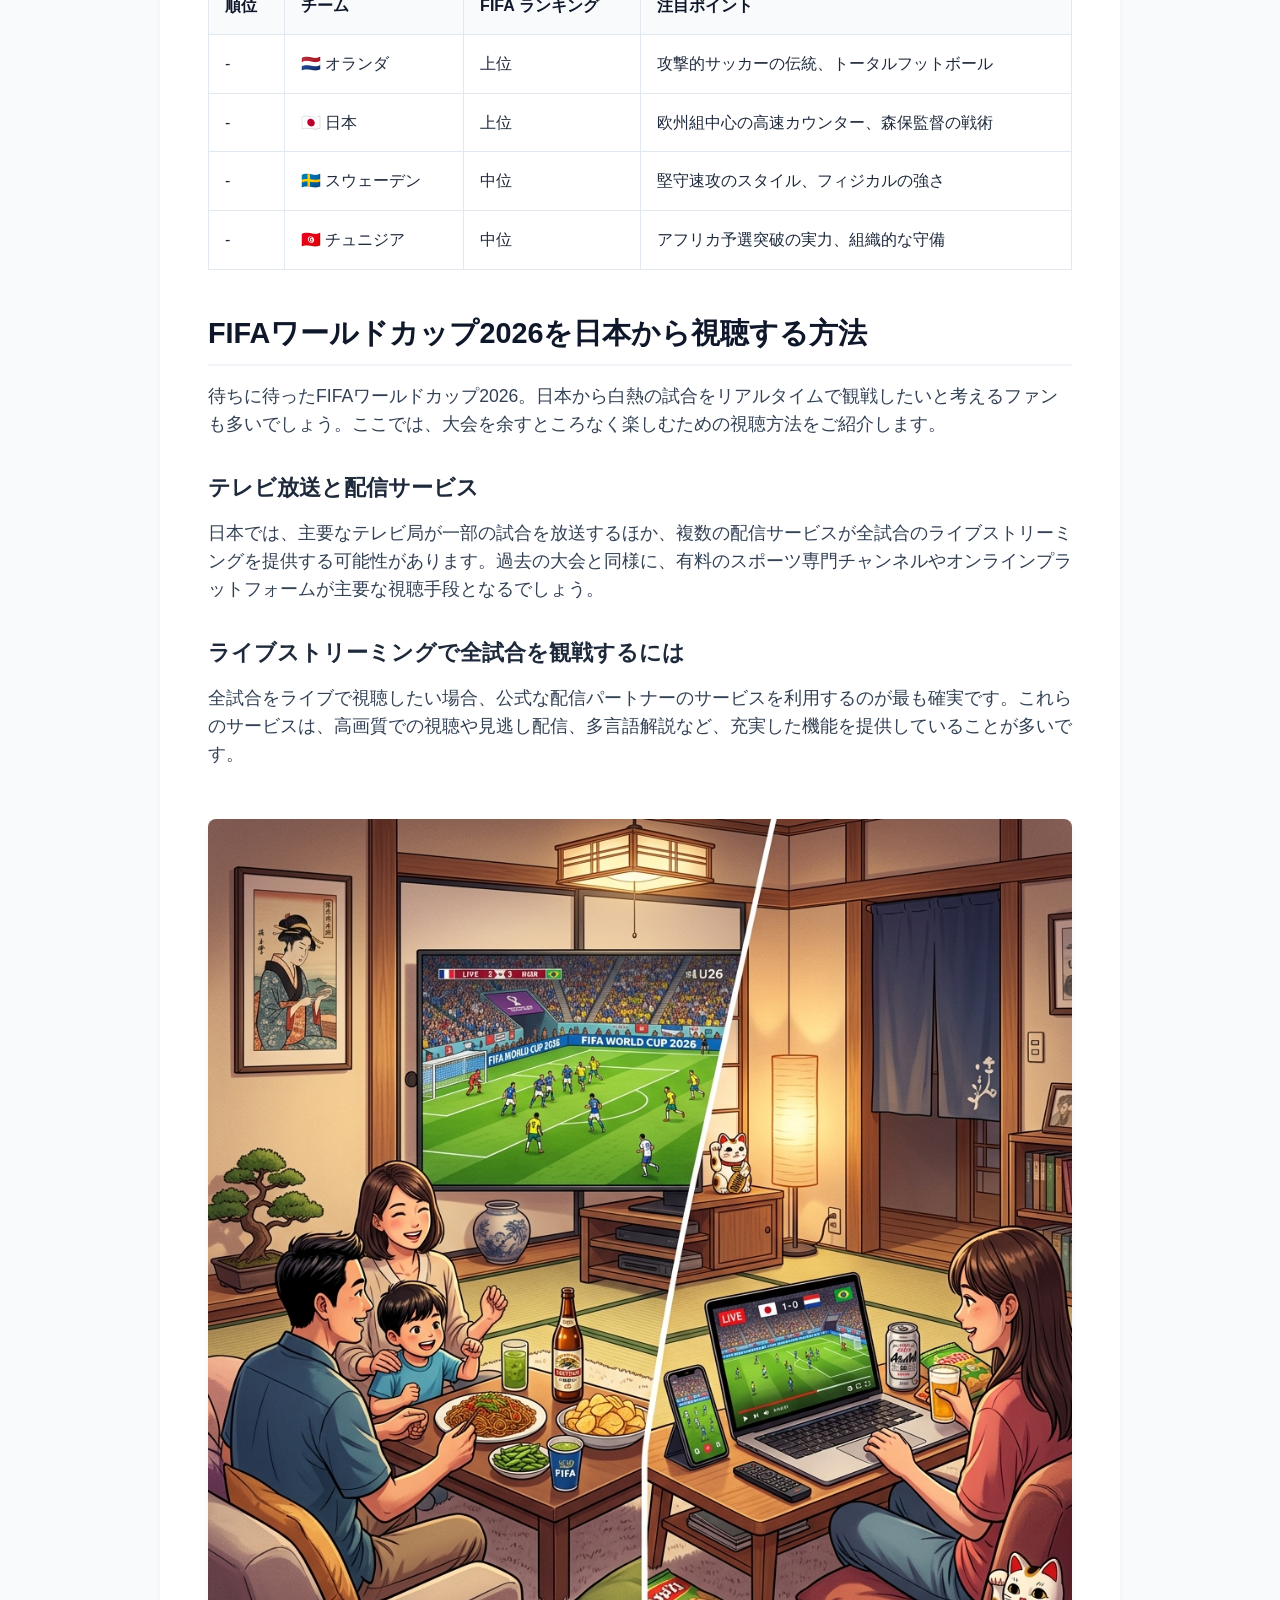
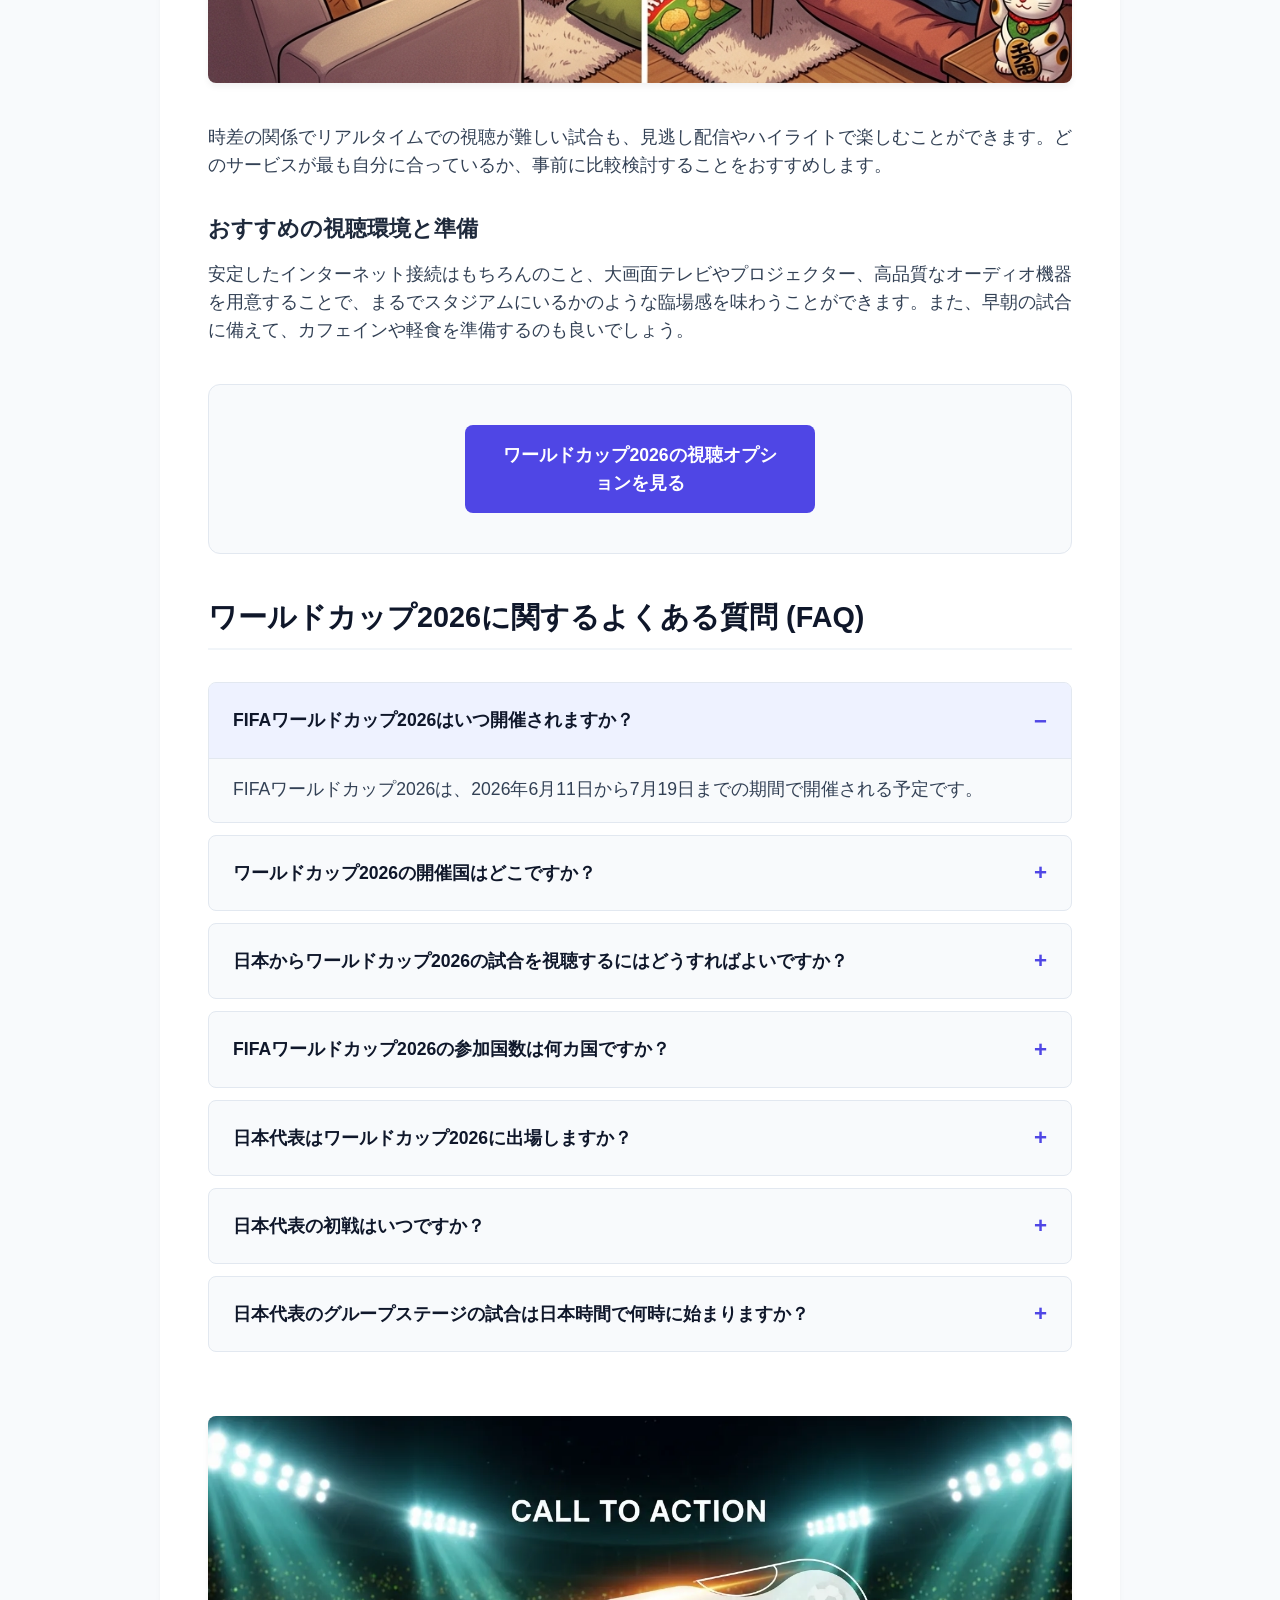
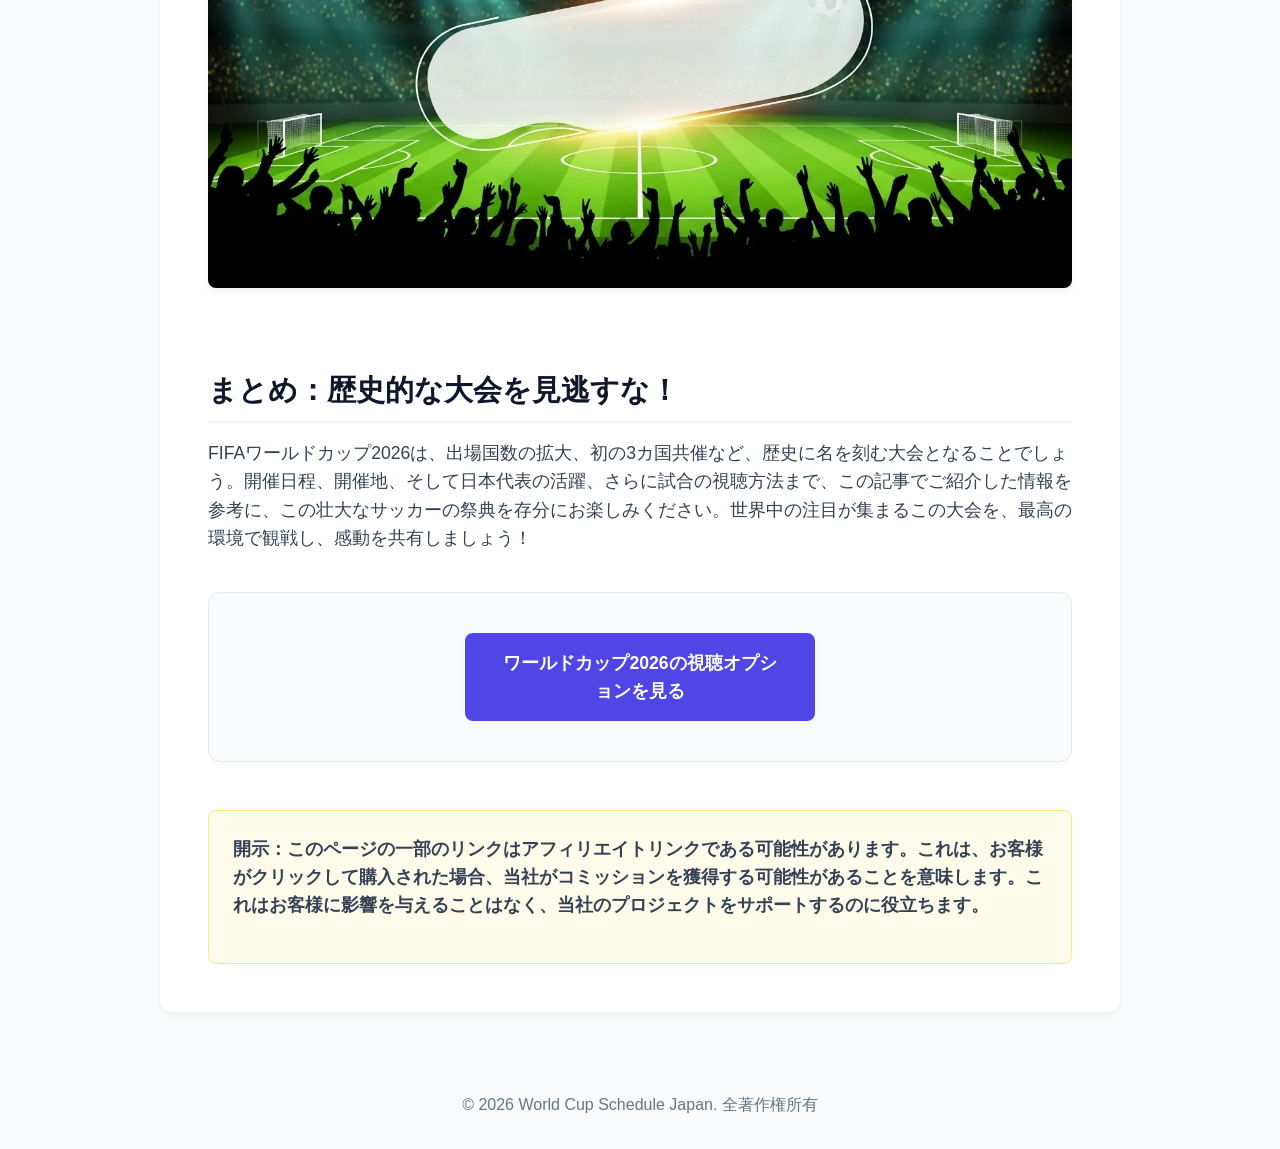
==== commit 0d4c1e76: "Add files via upload" ====
--- a/index.html
+++ b/index.html
@@ -28,11 +28,217 @@
     <script type="application/ld+json">{"@context":"https://schema.org","@type":"Article","mainEntityOfPage":{"@type":"WebPage","@id":"https://world-cup-schedule-jap.vercel.app/"},"headline":"FIFAワールドカップ2026完全ガイド：開催日程、開催地、視聴方法、日本代表の展望","description":"2026年に開催されるFIFAワールドカップの全日程、開催都市、試合時間、そして日本からの視聴方法を詳しくご紹介。日本代表の予選情報や展望についても解説します。","image":"https://world-cup-schedule-jap.vercel.app/images/featured.webp","author":{"@type":"Organization","name":"World Cup Schedule Japan"},"publisher":{"@type":"Organization","name":"World Cup Schedule Japan","logo":{"@type":"ImageObject","url":"https://world-cup-schedule-jap.vercel.app/images/social.webp"}},"datePublished":"2026-06-11T12:51:52.744Z","dateModified":"2026-06-11T12:51:52.744Z"}</script>
     <script type="application/ld+json">{"@context":"https://schema.org","@type":"FAQPage","mainEntity":[{"@type":"Question","name":"FIFAワールドカップ2026はいつ開催されますか？","acceptedAnswer":{"@type":"Answer","text":"FIFAワールドカップ2026は、2026年6月11日から7月19日までの期間で開催される予定です。"}},{"@type":"Question","name":"ワールドカップ2026の開催国はどこですか？","acceptedAnswer":{"@type":"Answer","text":"アメリカ合衆国、カナダ、メキシコの北米3カ国で共同開催されます。"}},{"@type":"Question","name":"日本からワールドカップ2026の試合を視聴するにはどうすればよいですか？","acceptedAnswer":{"@type":"Answer","text":"日本のテレビ放送局や、複数のオンライン配信サービスを通じて視聴できる予定です。公式パートナーの発表にご注目ください。"}},{"@type":"Question","name":"FIFAワールドカップ2026の参加国数は何カ国ですか？","acceptedAnswer":{"@type":"Answer","text":"2026年大会からは、これまでの32カ国から48カ国に拡大されます。"}},{"@type":"Question","name":"日本代表はワールドカップ2026に出場しますか？","acceptedAnswer":{"@type":"Answer","text":"はい、日本代表はグループFに入り、オランダ、スウェーデン、チュニジアと対戦します。"}},{"@type":"Question","name":"日本代表の初戦はいつですか？","acceptedAnswer":{"@type":"Answer","text":"日本代表の初戦は2026年6月15日（日本時間 午前5:00）、ダラスのAT&Tスタジアムでオランダと対戦します。"}},{"@type":"Question","name":"日本代表のグループステージの試合は日本時間で何時に始まりますか？","acceptedAnswer":{"@type":"Answer","text":"第1戦（オランダ戦）は午前5:00、第2戦（チュニジア戦）は午後1:00、第3戦（スウェーデン戦）は午前8:00に開始予定です。"}}]}</script>
     <script type="application/ld+json">{"@context":"https://schema.org","@type":"BreadcrumbList","itemListElement":[{"@type":"ListItem","position":1,"name":"ホーム","item":"https://world-cup-schedule-jap.vercel.app"},{"@type":"ListItem","position":2,"name":"【速報】FIFAワールドカップ2026の日程・開催地・視聴方法を徹底解説！日本代表の展望も","item":"https://world-cup-schedule-jap.vercel.app/"}]}</script>
+
+    <!-- WebSite Schema -->
+    <script type="application/ld+json">{
+        "@context": "https://schema.org",
+        "@type": "WebSite",
+        "name": "World Cup Schedule Japan",
+        "alternateName": "ワールドカップ日程 日本",
+        "url": "https://world-cup-schedule-jap.vercel.app/",
+        "description": "FIFAワールドカップ2026の全日程、日本代表の試合スケジュール、日本時間でのキックオフ時間を網羅した完全ガイド",
+        "inLanguage": "ja",
+        "publisher": {
+            "@type": "Organization",
+            "name": "World Cup Schedule Japan"
+        }
+    }</script>
+
+    <!-- SportsEvent: Netherlands vs Japan -->
+    <script type="application/ld+json">{
+        "@context": "https://schema.org",
+        "@type": "SportsEvent",
+        "name": "オランダ vs 日本 — FIFAワールドカップ2026 グループF 第1戦",
+        "description": "FIFAワールドカップ2026グループステージ第1戦。オランダ代表と日本代表がダラスのAT&Tスタジアムで対戦。",
+        "image": "https://world-cup-schedule-jap.vercel.app/images/featured.webp",
+        "startDate": "2026-06-14T15:00:00-05:00",
+        "endDate": "2026-06-14T17:00:00-05:00",
+        "eventStatus": "https://schema.org/EventScheduled",
+        "eventAttendanceMode": "https://schema.org/OfflineEventAttendanceMode",
+        "location": {
+            "@type": "Place",
+            "name": "AT&T Stadium",
+            "address": {
+                "@type": "PostalAddress",
+                "addressLocality": "Arlington",
+                "addressRegion": "TX",
+                "addressCountry": "US"
+            }
+        },
+        "homeTeam": {
+            "@type": "SportsTeam",
+            "name": "オランダ代表",
+            "alternateName": "Netherlands"
+        },
+        "awayTeam": {
+            "@type": "SportsTeam",
+            "name": "日本代表",
+            "alternateName": "Japan"
+        },
+        "performer": [
+            {
+                "@type": "SportsTeam",
+                "name": "オランダ代表",
+                "alternateName": "Netherlands"
+            },
+            {
+                "@type": "SportsTeam",
+                "name": "日本代表",
+                "alternateName": "Japan"
+            }
+        ],
+        "organizer": {
+            "@type": "Organization",
+            "name": "FIFA",
+            "url": "https://www.fifa.com"
+        },
+        "sport": "サッカー"
+    }</script>
+
+    <!-- SportsEvent: Tunisia vs Japan -->
+    <script type="application/ld+json">{
+        "@context": "https://schema.org",
+        "@type": "SportsEvent",
+        "name": "チュニジア vs 日本 — FIFAワールドカップ2026 グループF 第2戦",
+        "description": "FIFAワールドカップ2026グループステージ第2戦。チュニジア代表と日本代表がモンテレイのエスタディオBBVAで対戦。",
+        "image": "https://world-cup-schedule-jap.vercel.app/images/featured.webp",
+        "startDate": "2026-06-20T21:00:00-06:00",
+        "endDate": "2026-06-20T23:00:00-06:00",
+        "eventStatus": "https://schema.org/EventScheduled",
+        "eventAttendanceMode": "https://schema.org/OfflineEventAttendanceMode",
+        "location": {
+            "@type": "Place",
+            "name": "Estadio BBVA",
+            "address": {
+                "@type": "PostalAddress",
+                "addressLocality": "Monterrey",
+                "addressRegion": "Nuevo León",
+                "addressCountry": "MX"
+            }
+        },
+        "homeTeam": {
+            "@type": "SportsTeam",
+            "name": "チュニジア代表",
+            "alternateName": "Tunisia"
+        },
+        "awayTeam": {
+            "@type": "SportsTeam",
+            "name": "日本代表",
+            "alternateName": "Japan"
+        },
+        "performer": [
+            {
+                "@type": "SportsTeam",
+                "name": "チュニジア代表",
+                "alternateName": "Tunisia"
+            },
+            {
+                "@type": "SportsTeam",
+                "name": "日本代表",
+                "alternateName": "Japan"
+            }
+        ],
+        "organizer": {
+            "@type": "Organization",
+            "name": "FIFA",
+            "url": "https://www.fifa.com"
+        },
+        "sport": "サッカー"
+    }</script>
+
+    <!-- SportsEvent: Japan vs Sweden -->
+    <script type="application/ld+json">{
+        "@context": "https://schema.org",
+        "@type": "SportsEvent",
+        "name": "日本 vs スウェーデン — FIFAワールドカップ2026 グループF 第3戦",
+        "description": "FIFAワールドカップ2026グループステージ第3戦。日本代表とスウェーデン代表がダラスのAT&Tスタジアムで対戦。",
+        "image": "https://world-cup-schedule-jap.vercel.app/images/featured.webp",
+        "startDate": "2026-06-25T18:00:00-05:00",
+        "endDate": "2026-06-25T20:00:00-05:00",
+        "eventStatus": "https://schema.org/EventScheduled",
+        "eventAttendanceMode": "https://schema.org/OfflineEventAttendanceMode",
+        "location": {
+            "@type": "Place",
+            "name": "AT&T Stadium",
+            "address": {
+                "@type": "PostalAddress",
+                "addressLocality": "Arlington",
+                "addressRegion": "TX",
+                "addressCountry": "US"
+            }
+        },
+        "homeTeam": {
+            "@type": "SportsTeam",
+            "name": "日本代表",
+            "alternateName": "Japan"
+        },
+        "awayTeam": {
+            "@type": "SportsTeam",
+            "name": "スウェーデン代表",
+            "alternateName": "Sweden"
+        },
+        "performer": [
+            {
+                "@type": "SportsTeam",
+                "name": "日本代表",
+                "alternateName": "Japan"
+            },
+            {
+                "@type": "SportsTeam",
+                "name": "スウェーデン代表",
+                "alternateName": "Sweden"
+            }
+        ],
+        "organizer": {
+            "@type": "Organization",
+            "name": "FIFA",
+            "url": "https://www.fifa.com"
+        },
+        "sport": "サッカー"
+    }</script>
+
+    <!-- ItemList: Japan Schedule -->
+    <script type="application/ld+json">{
+        "@context": "https://schema.org",
+        "@type": "ItemList",
+        "name": "日本代表 FIFAワールドカップ2026 グループF試合日程",
+        "description": "日本代表のワールドカップ2026グループステージ全3試合の日程一覧（日本時間）",
+        "numberOfItems": 3,
+        "itemListElement": [
+            {
+                "@type": "ListItem",
+                "position": 1,
+                "name": "オランダ vs 日本 — 6月15日 午前5:00（JST）— AT&Tスタジアム、ダラス",
+                "url": "https://world-cup-schedule-jap.vercel.app/#section-fixtures"
+            },
+            {
+                "@type": "ListItem",
+                "position": 2,
+                "name": "チュニジア vs 日本 — 6月21日 午後1:00（JST）— エスタディオBBVA、モンテレイ",
+                "url": "https://world-cup-schedule-jap.vercel.app/#section-fixtures"
+            },
+            {
+                "@type": "ListItem",
+                "position": 3,
+                "name": "日本 vs スウェーデン — 6月26日 午前8:00（JST）— AT&Tスタジアム、ダラス",
+                "url": "https://world-cup-schedule-jap.vercel.app/#section-fixtures"
+            }
+        ]
+    }</script>
+    <!-- Google tag (gtag.js) -->
+<script async src="https://www.googletagmanager.com/gtag/js?id=G-54TRPEZHJJ"></script>
+<script>
+  window.dataLayer = window.dataLayer || [];
+  function gtag(){dataLayer.push(arguments);}
+  gtag('js', new Date());
+
+  gtag('config', 'G-54TRPEZHJJ');
+</script>
 </head>
 <body>
     <header class="site-header">
         <div class="container">
-            <div class="logo">World Cup Schedule Japan</div>
+            <a href="https://world-cup-schedule-jap.vercel.app/" class="logo">World Cup Schedule Japan</a>
             <nav>
                 <a href="https://world-cup-schedule-jap.vercel.app/">ホーム</a>
                 <a href="#faq">よくある質問</a>
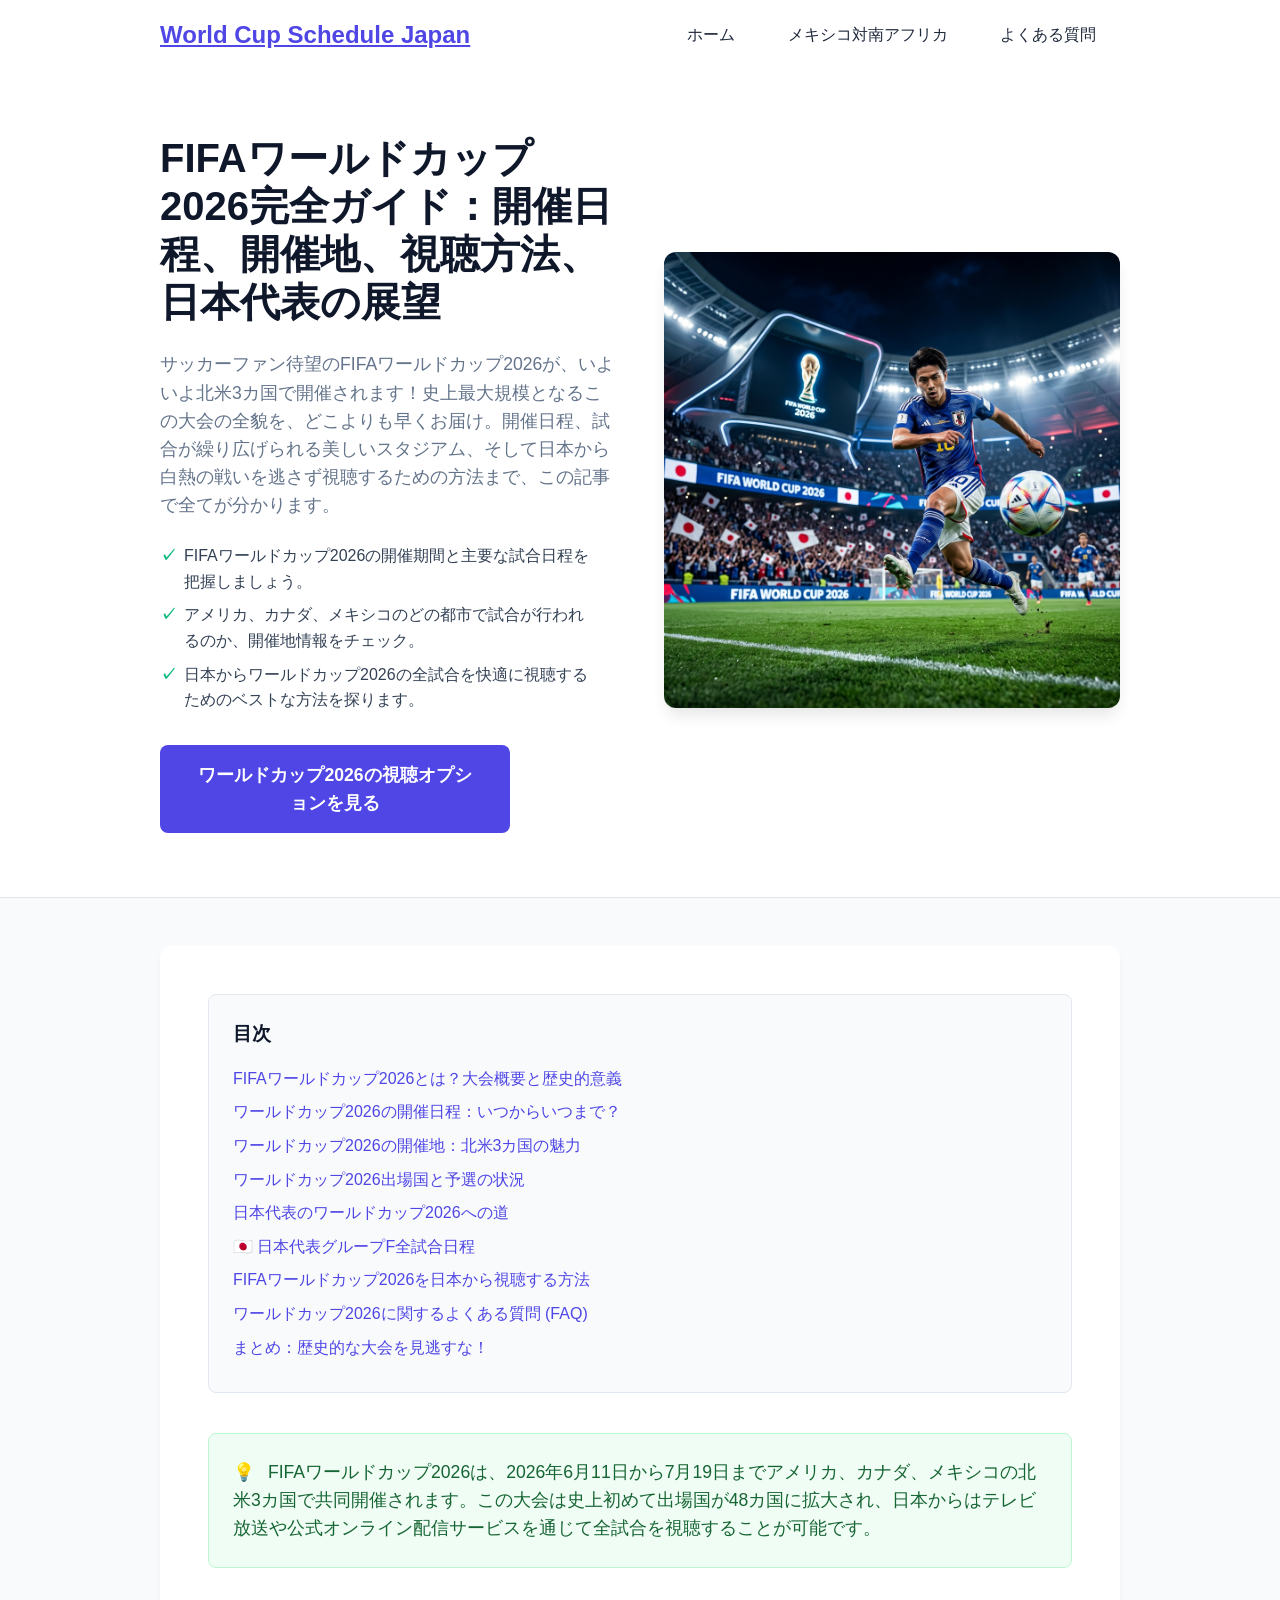
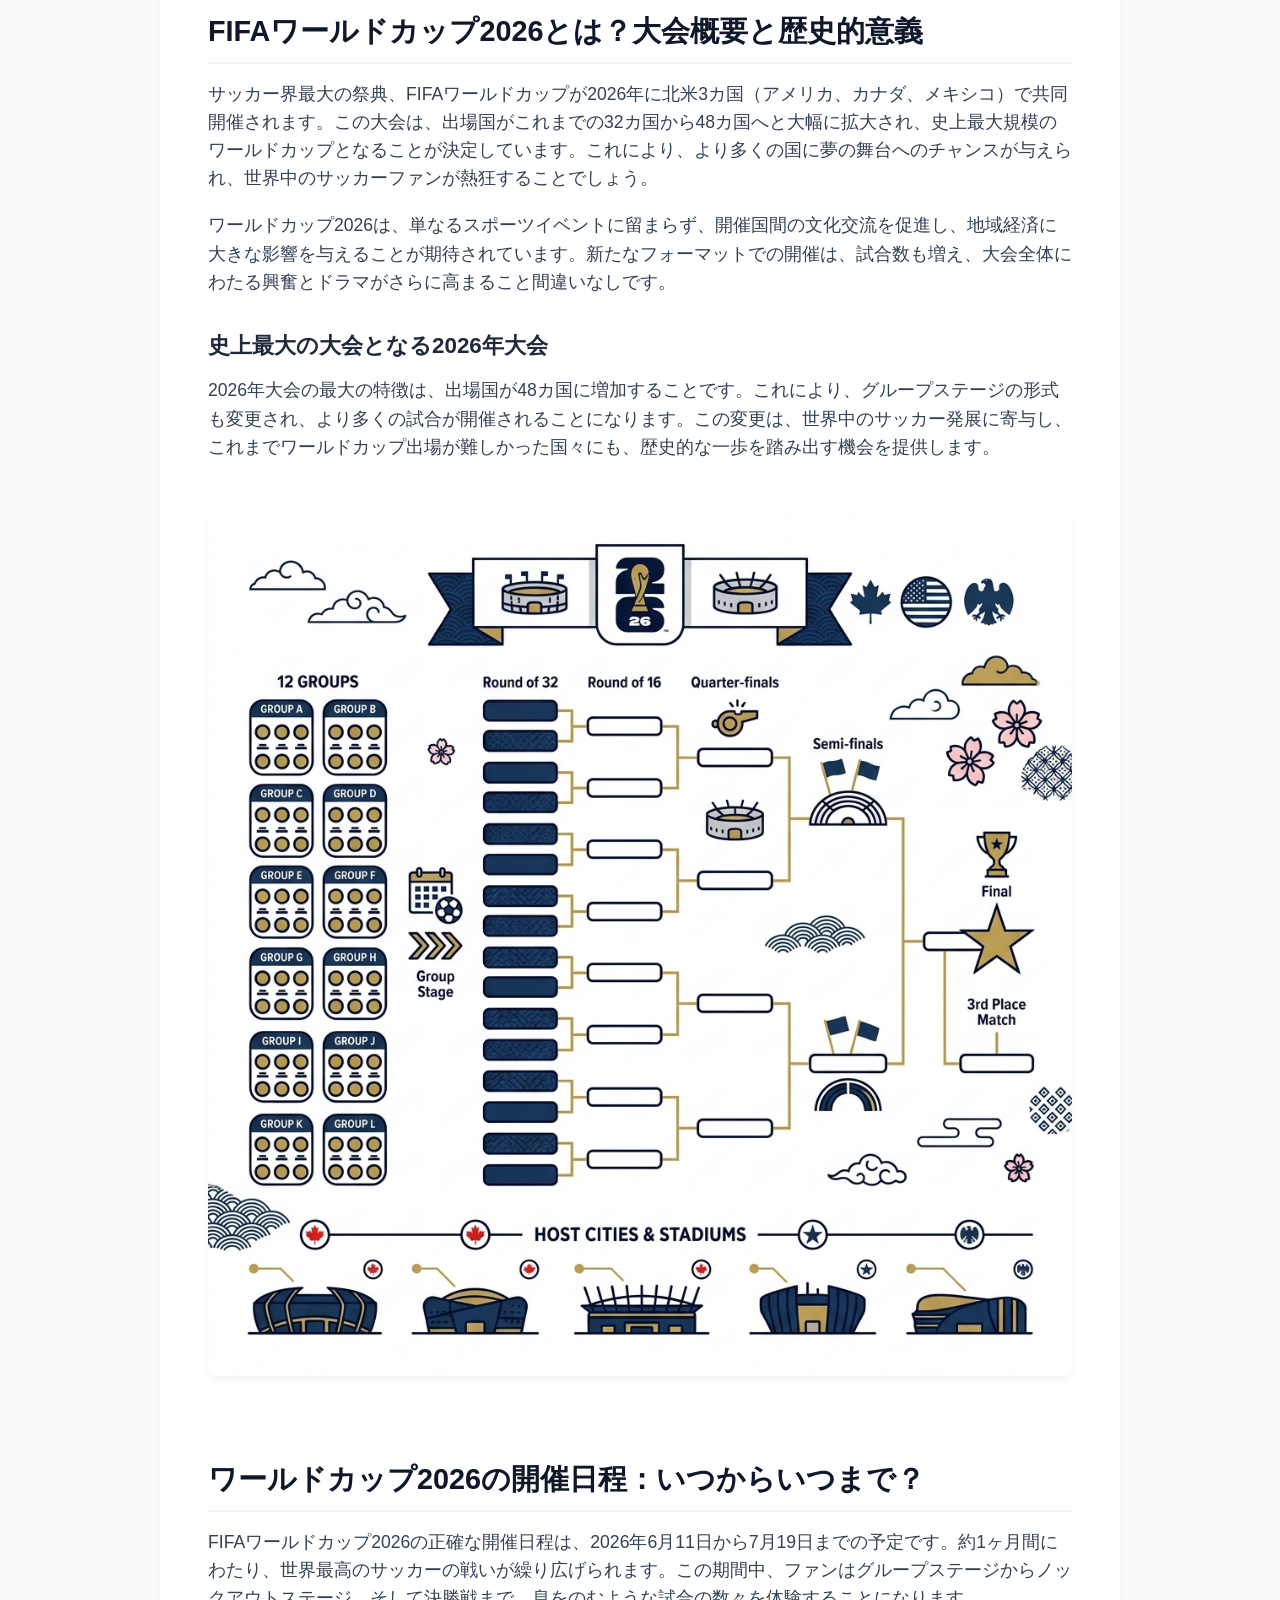
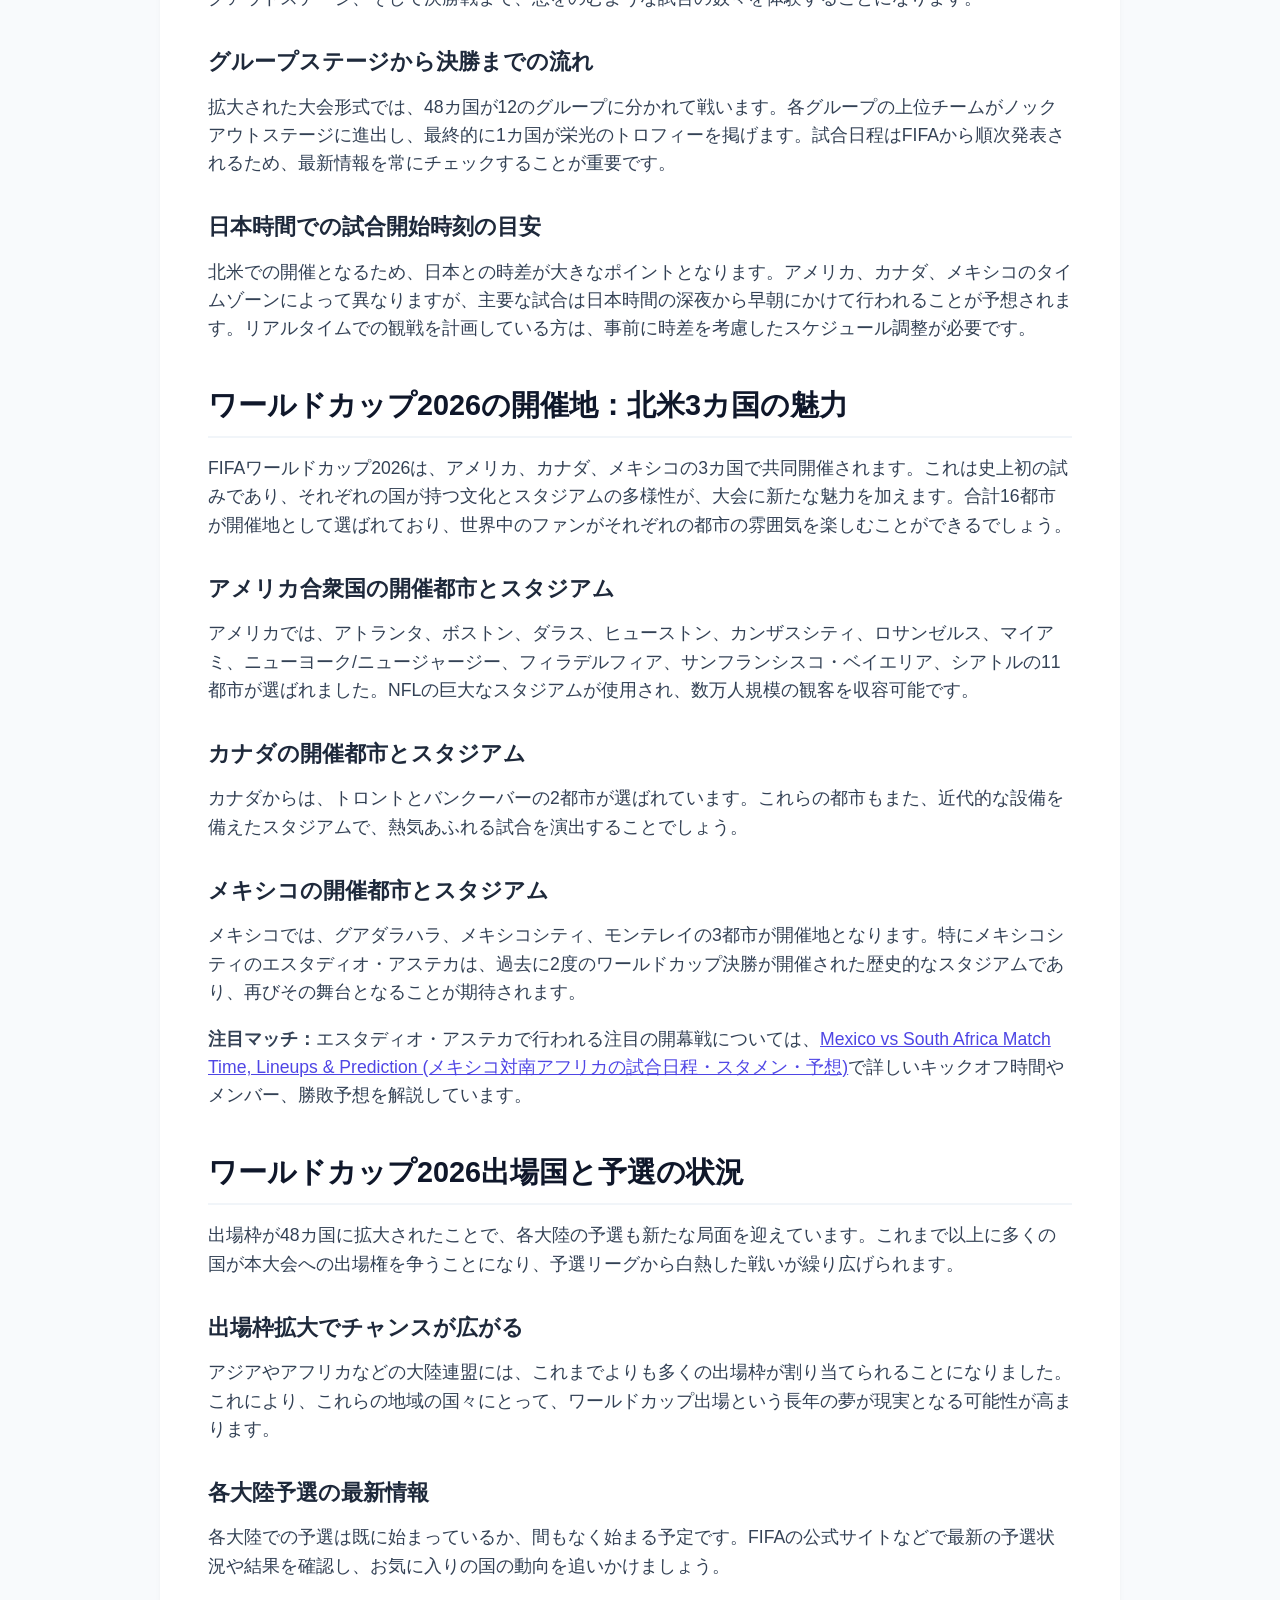
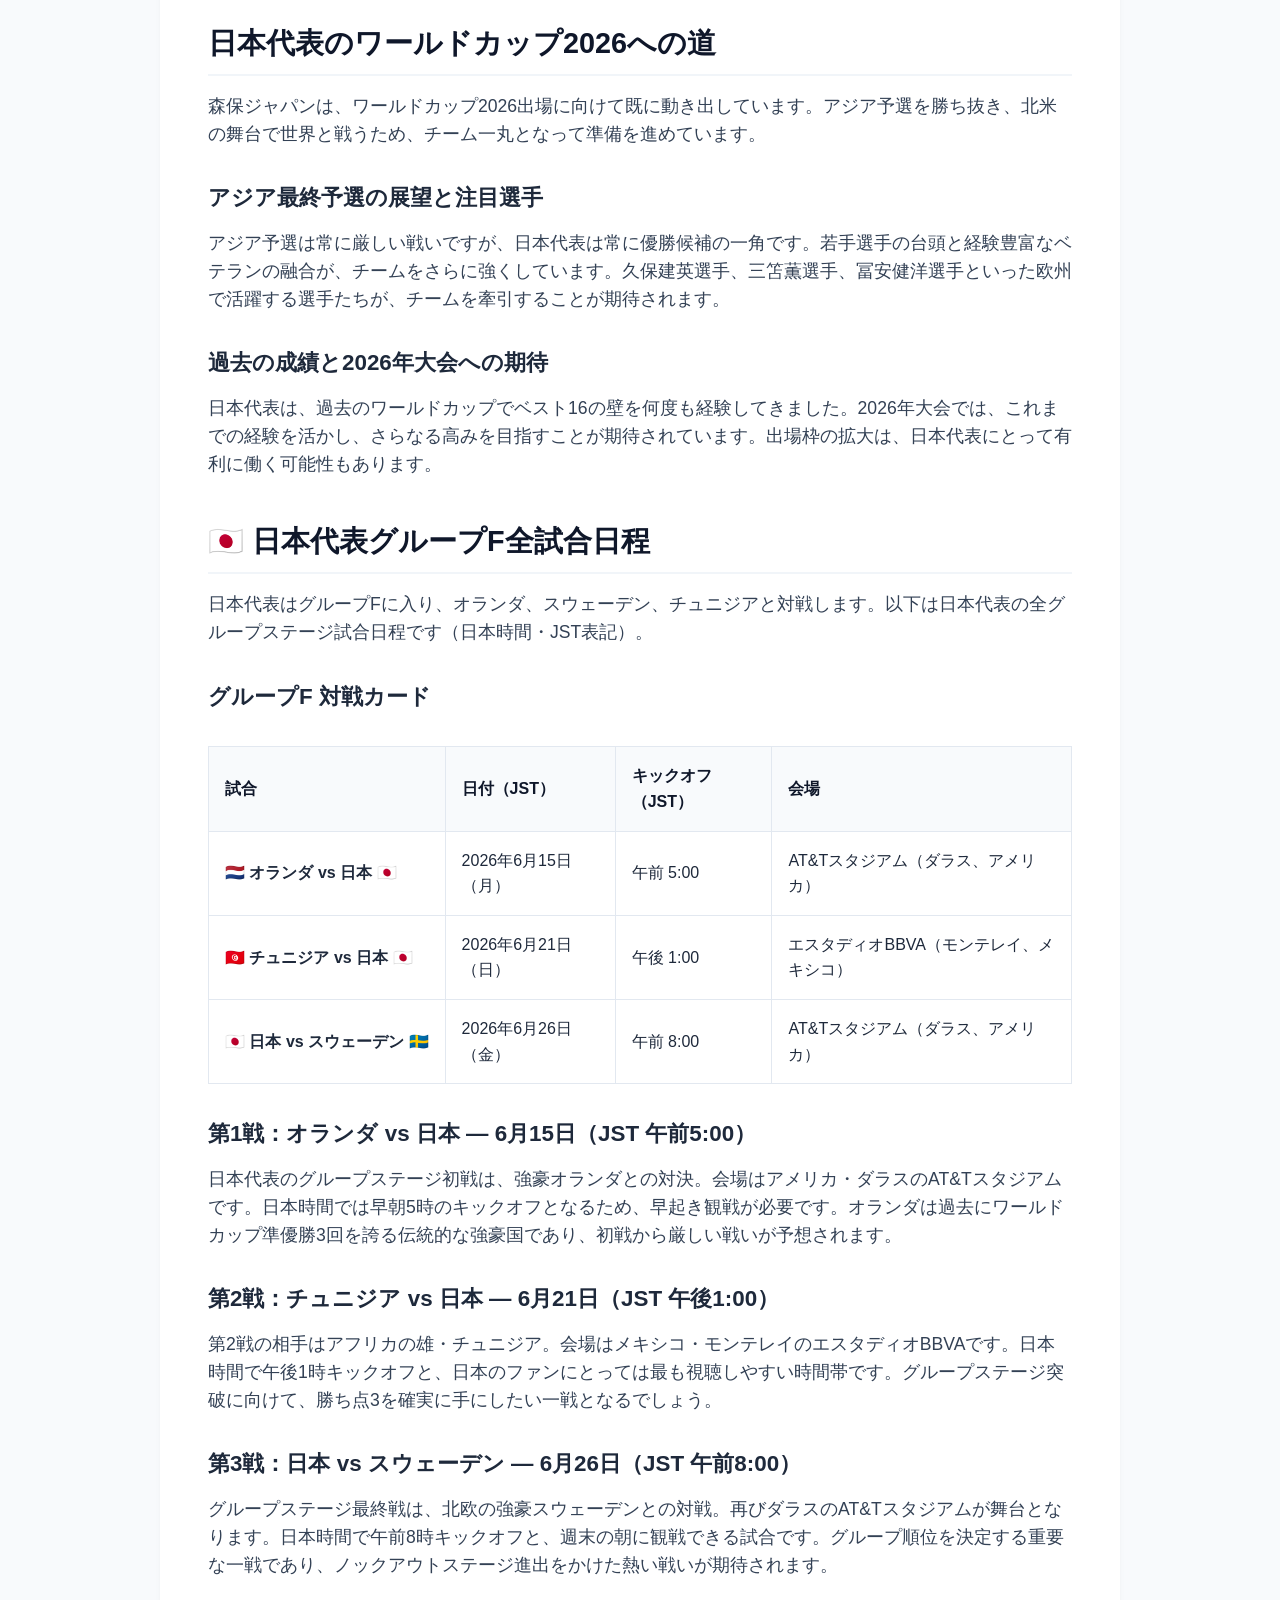
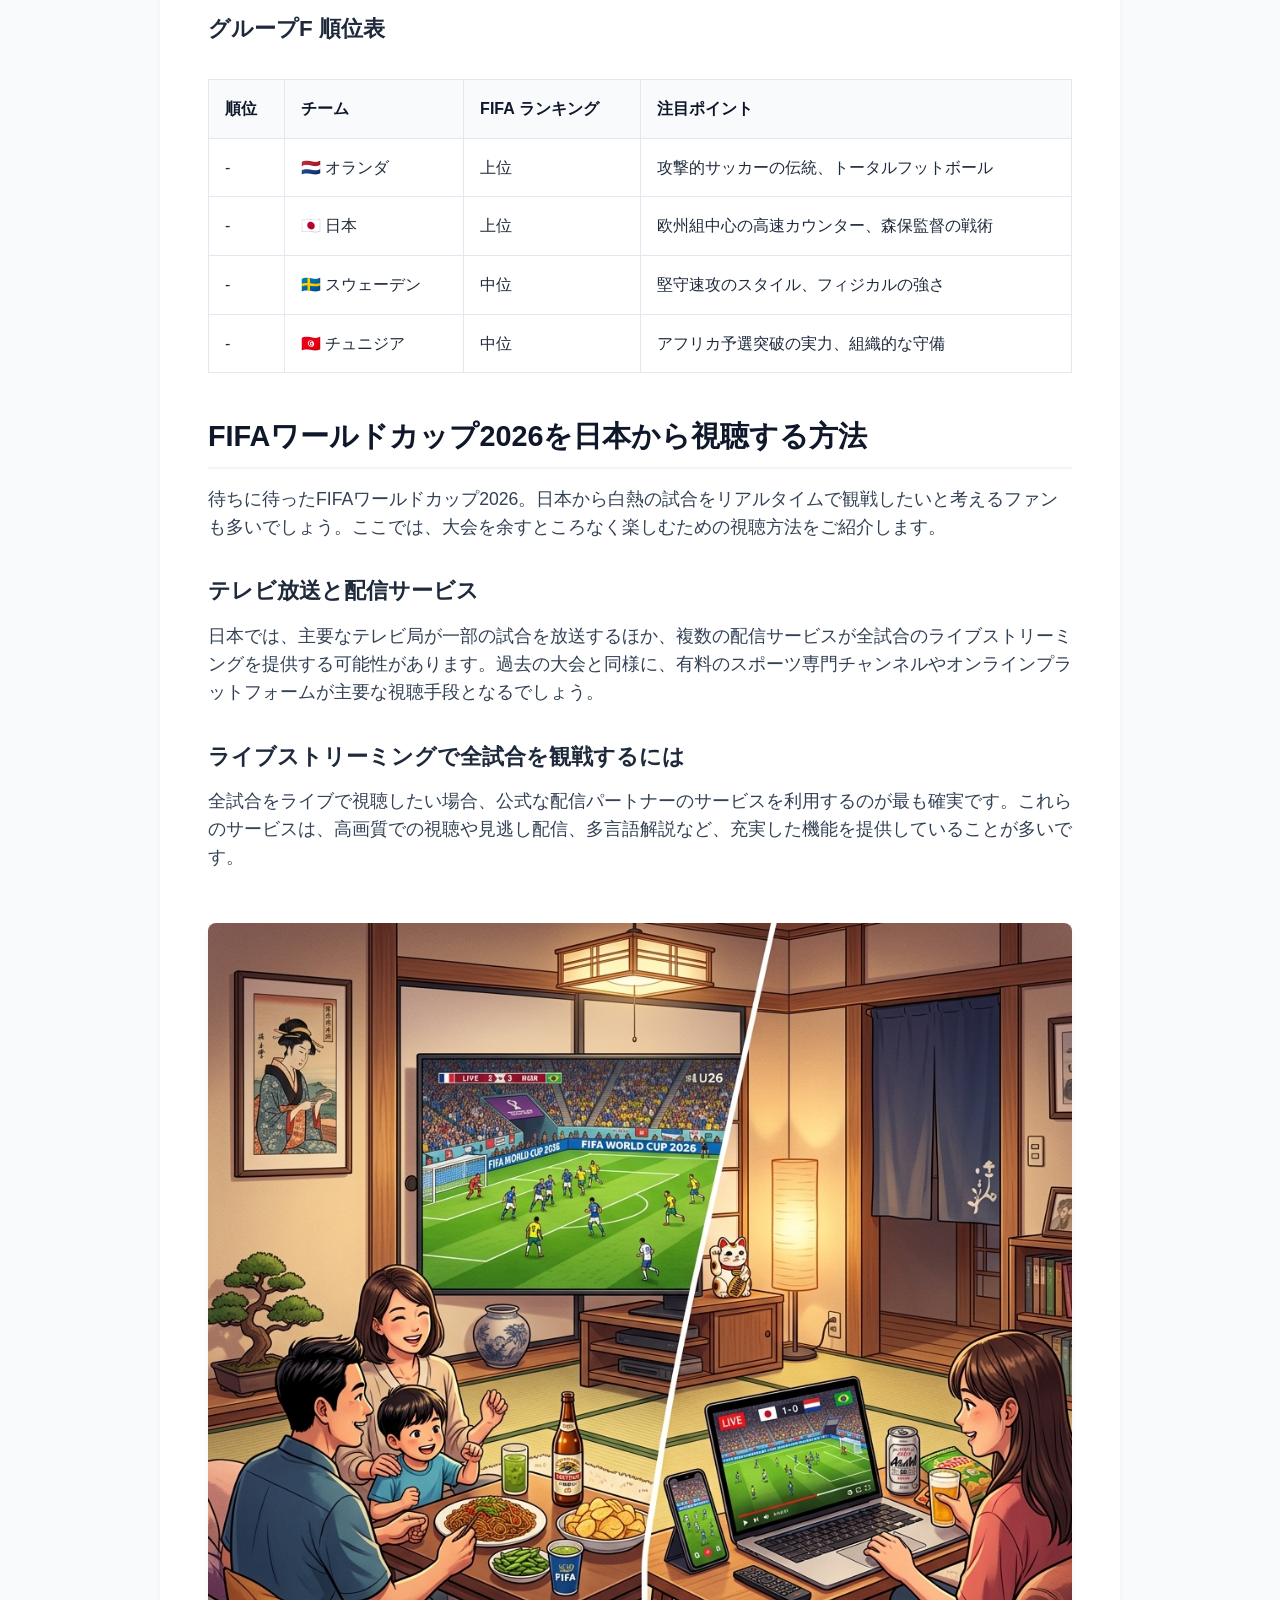
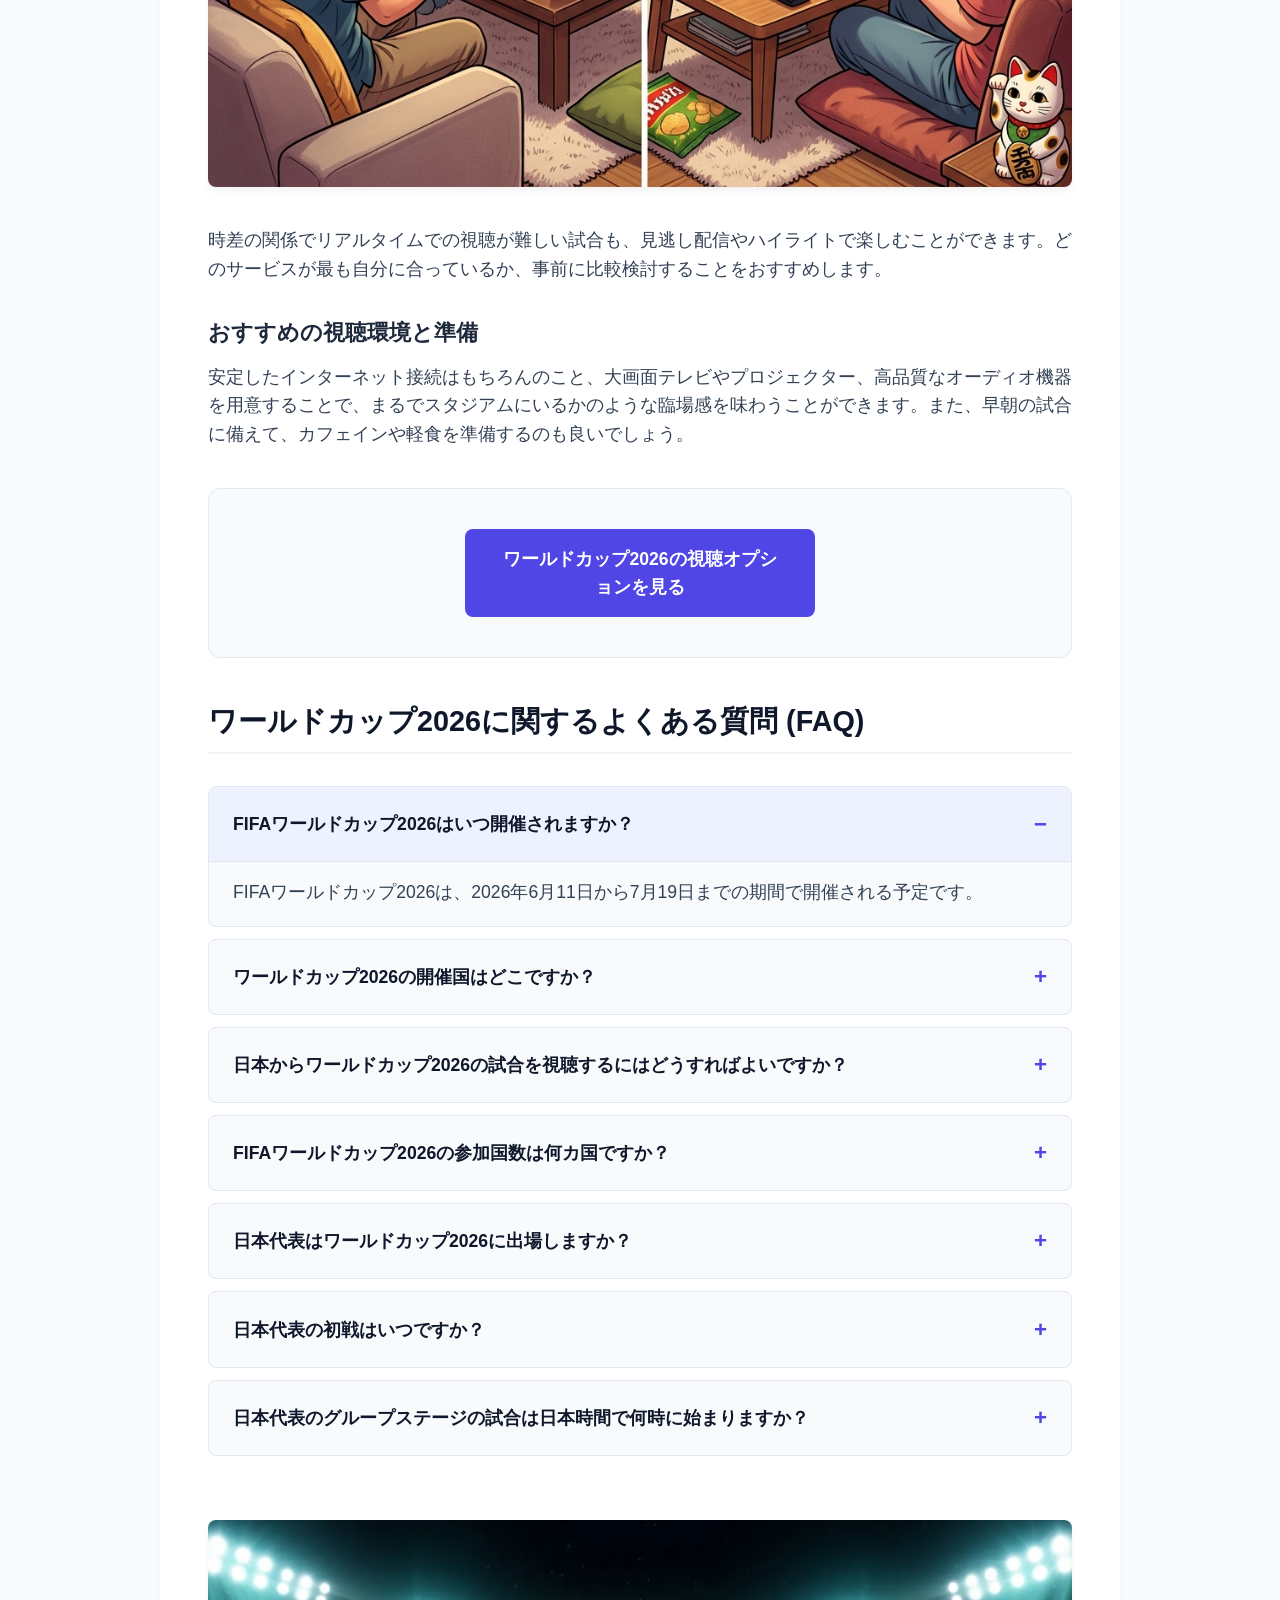
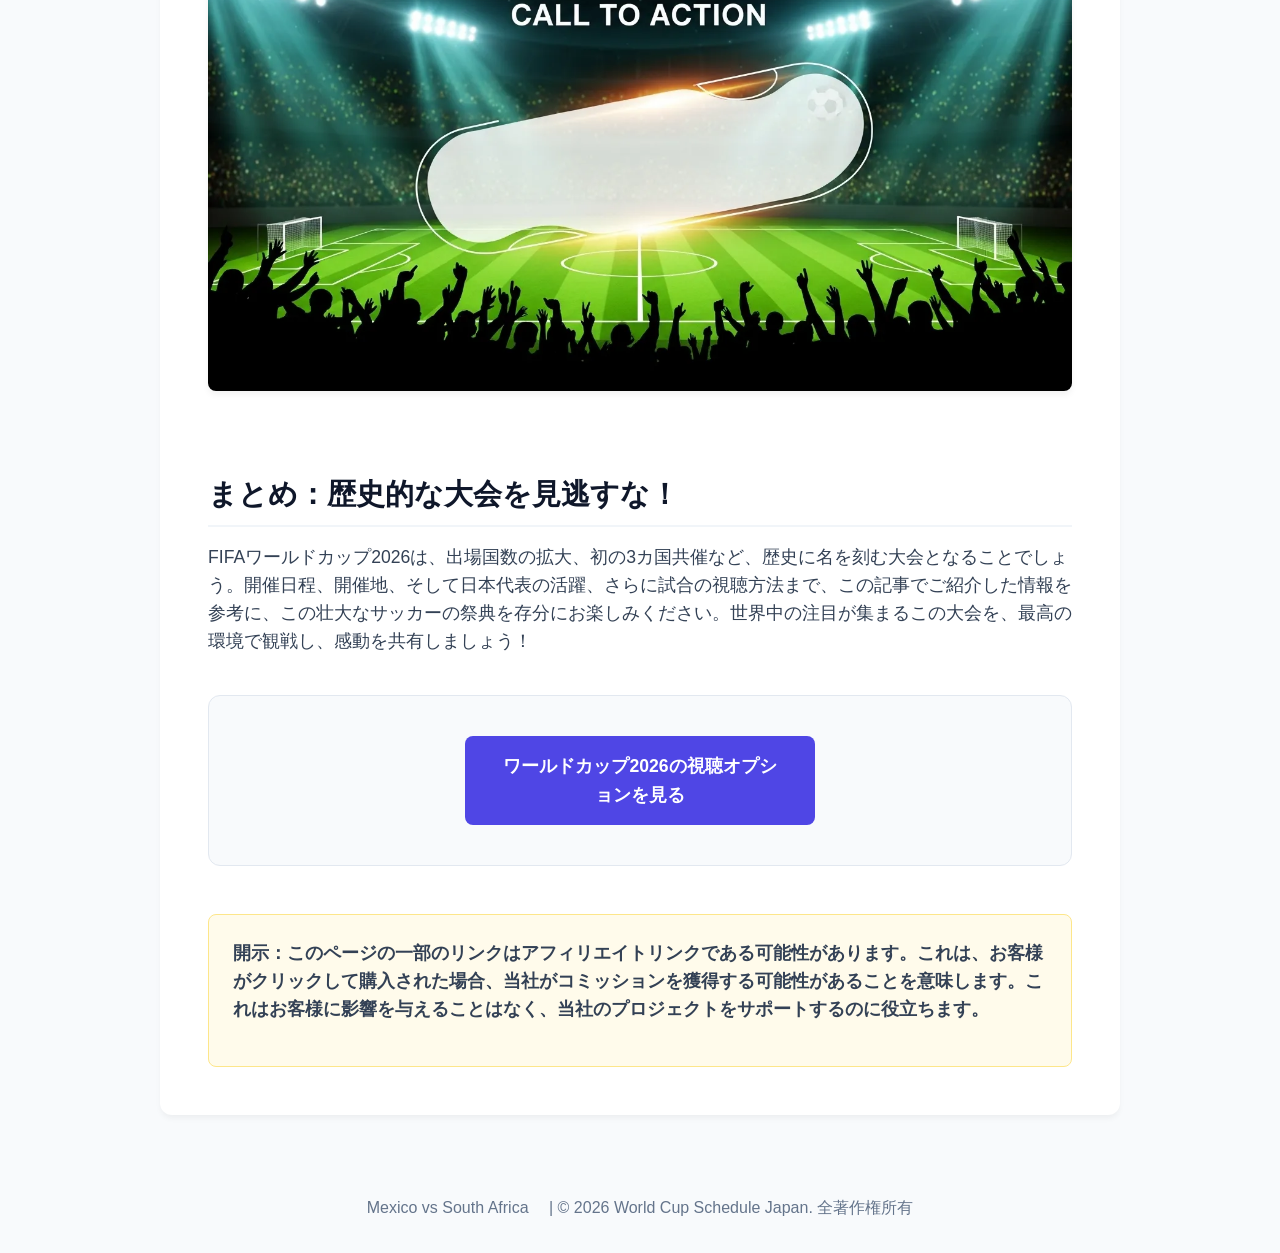
==== commit 8caf1828: "Add files via upload" ====
--- a/index.html
+++ b/index.html
@@ -241,6 +241,7 @@
             <a href="https://world-cup-schedule-jap.vercel.app/" class="logo">World Cup Schedule Japan</a>
             <nav>
                 <a href="https://world-cup-schedule-jap.vercel.app/">ホーム</a>
+                <a href="mexico-vs-south-africa.html">メキシコ対南アフリカ</a>
                 <a href="#faq">よくある質問</a>
             </nav>
         </div>
@@ -332,6 +333,8 @@
 
 <p>メキシコでは、グアダラハラ、メキシコシティ、モンテレイの3都市が開催地となります。特にメキシコシティのエスタディオ・アステカは、過去に2度のワールドカップ決勝が開催された歴史的なスタジアムであり、再びその舞台となることが期待されます。</p>
 
+<p><strong>注目マッチ：</strong>エスタディオ・アステカで行われる注目の開幕戦については、<a href="mexico-vs-south-africa.html" class="affiliate-link">Mexico vs South Africa Match Time, Lineups & Prediction (メキシコ対南アフリカの試合日程・スタメン・予想)</a>で詳しいキックオフ時間やメンバー、勝敗予想を解説しています。</p>
+
 <h2 id="section-4">ワールドカップ2026出場国と予選の状況</h2>
 
 <p>出場枠が48カ国に拡大されたことで、各大陸の予選も新たな局面を迎えています。これまで以上に多くの国が本大会への出場権を争うことになり、予選リーグから白熱した戦いが繰り広げられます。</p>
@@ -544,7 +547,7 @@
 
     <footer class="site-footer">
         <div class="container">
-            <p>&copy; 2026 World Cup Schedule Japan. 全著作権所有</p>
+            <p><a href="mexico-vs-south-africa.html" style="color: var(--text-light); text-decoration: none; margin-right: 1rem;">Mexico vs South Africa</a> | &copy; 2026 World Cup Schedule Japan. 全著作権所有</p>
         </div>
     </footer>
 
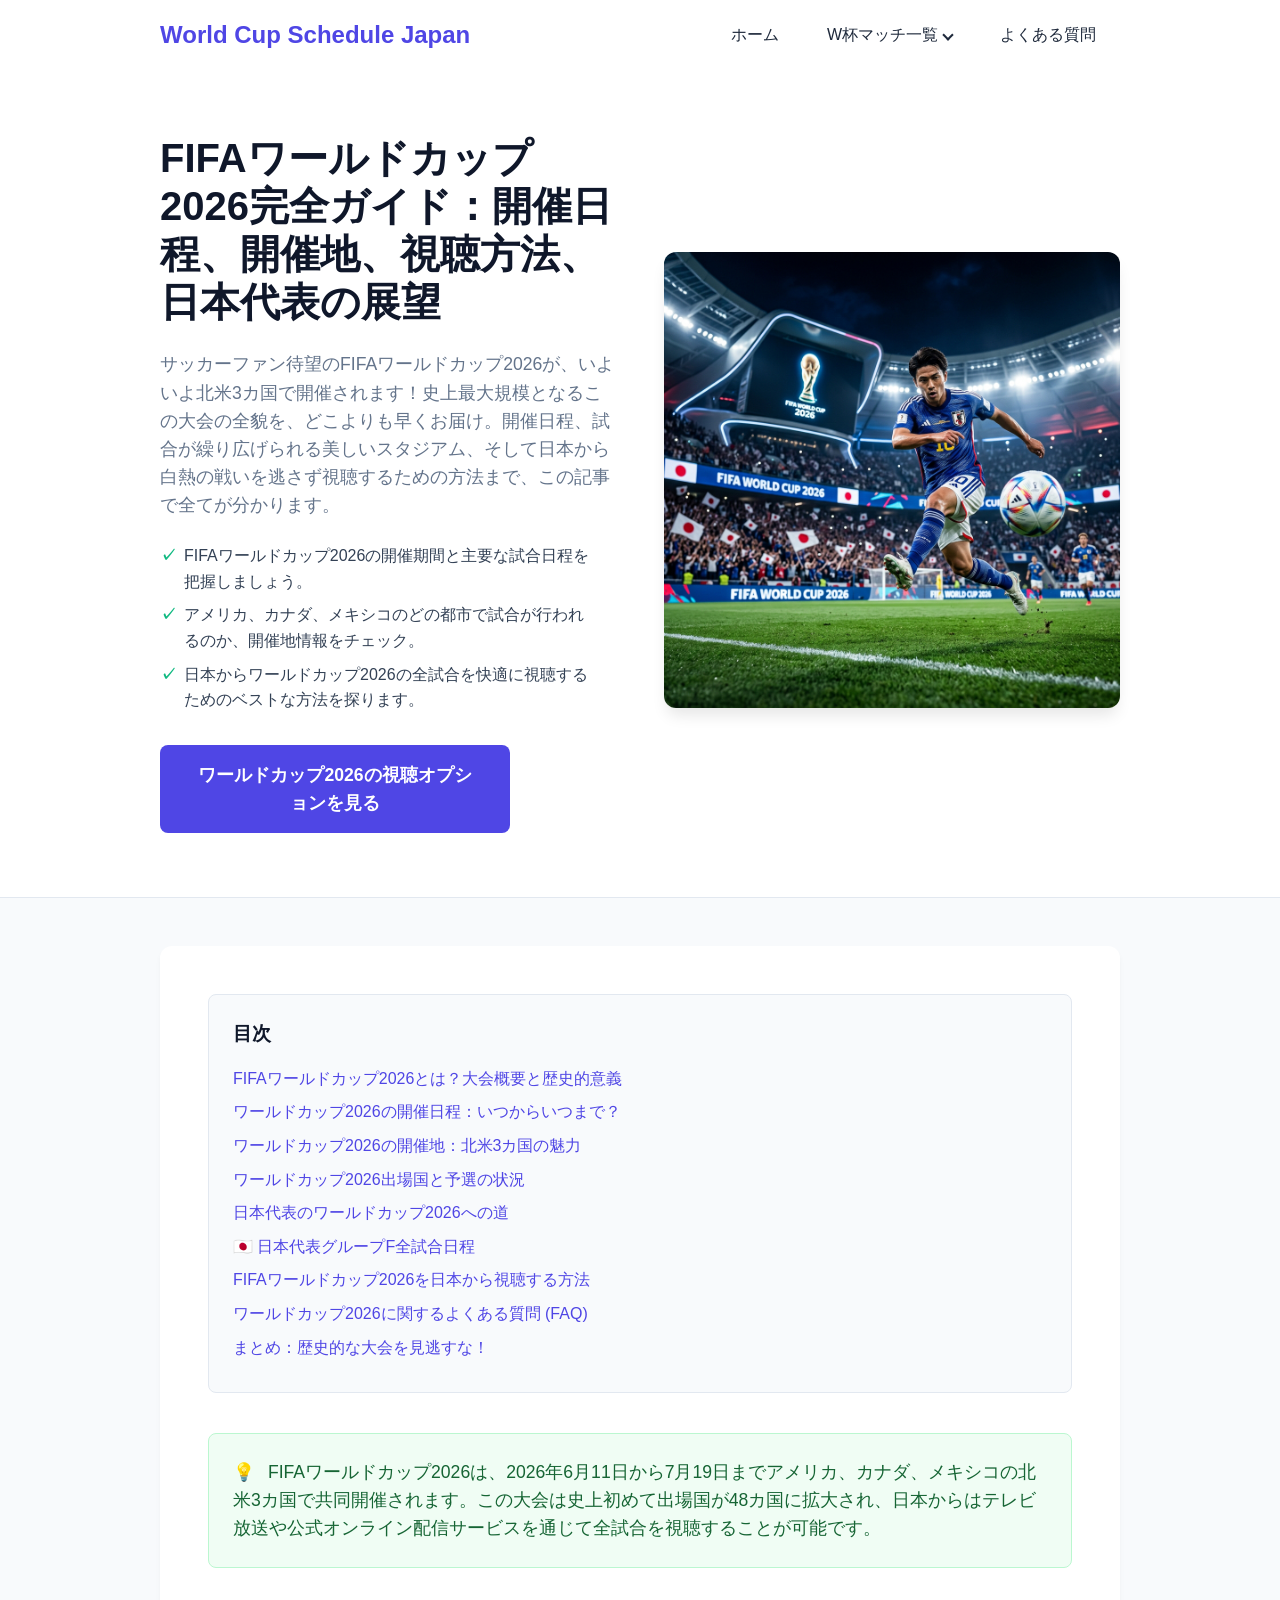
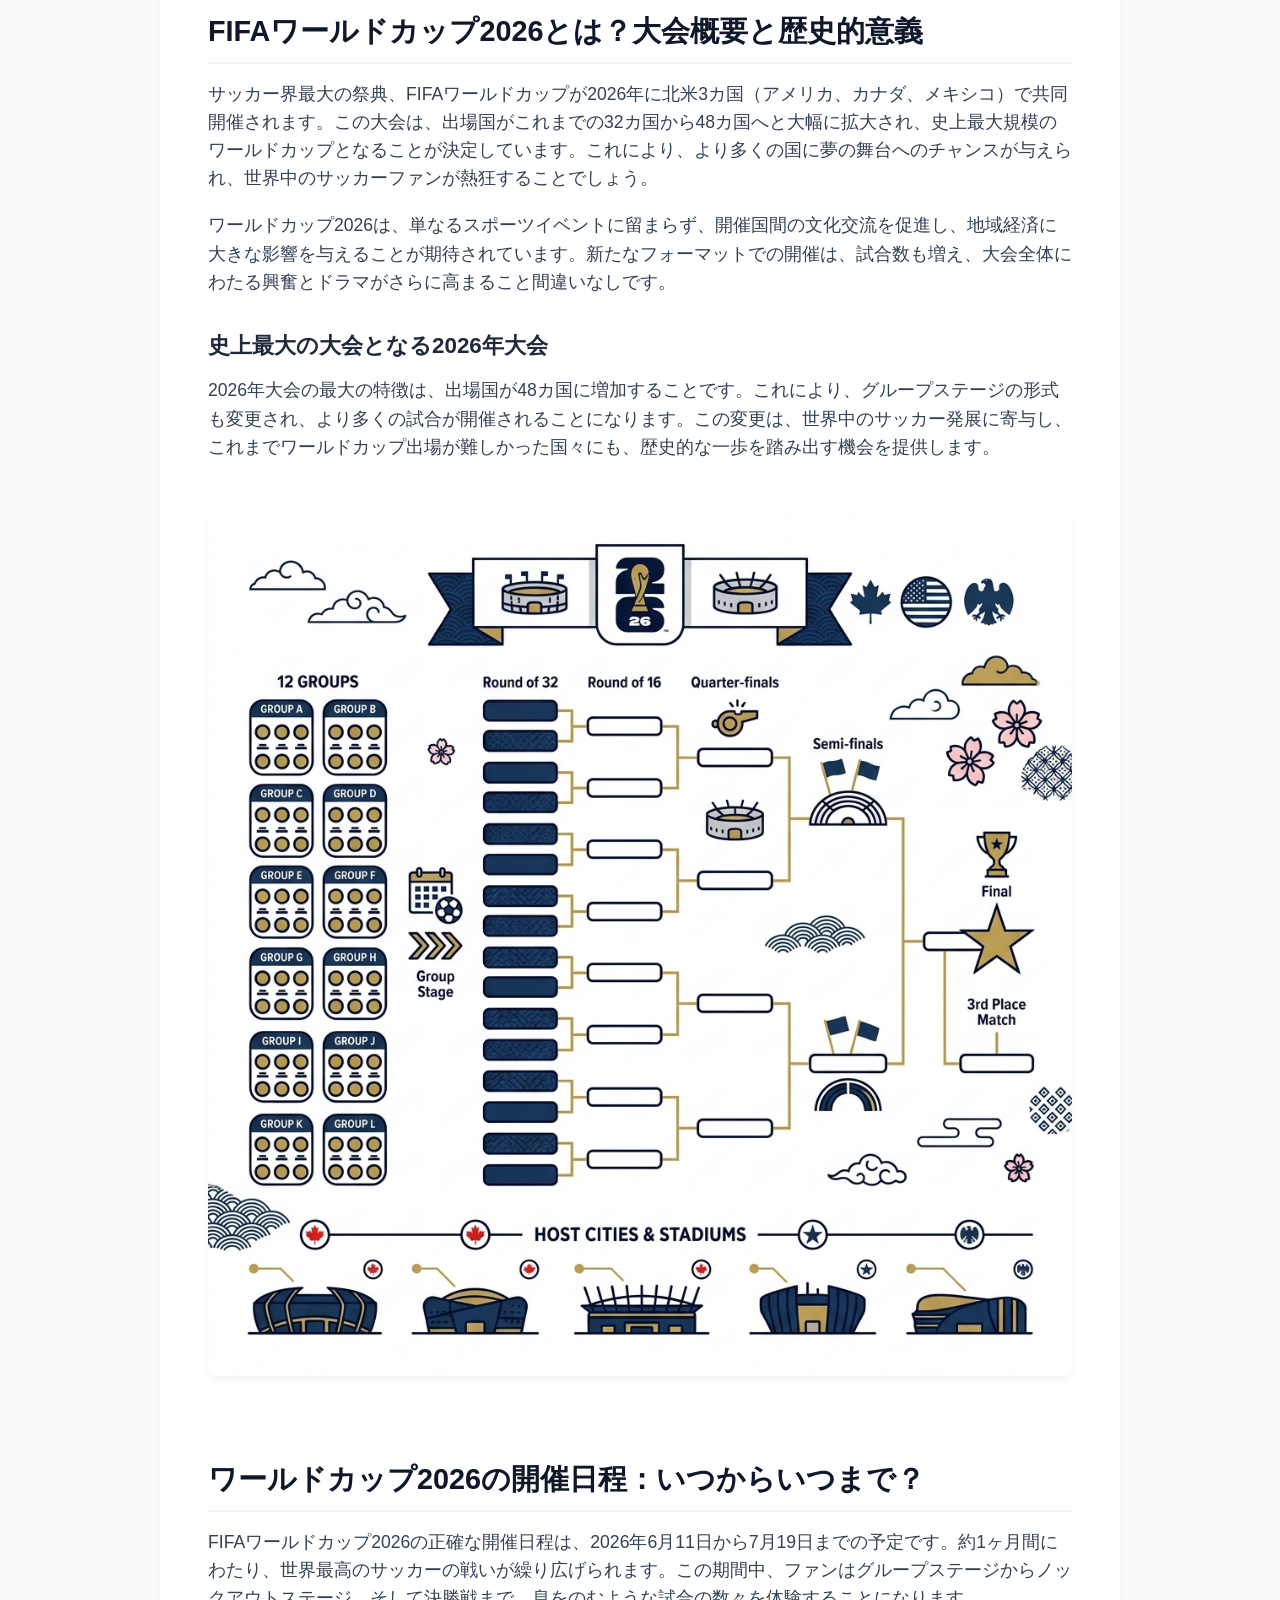
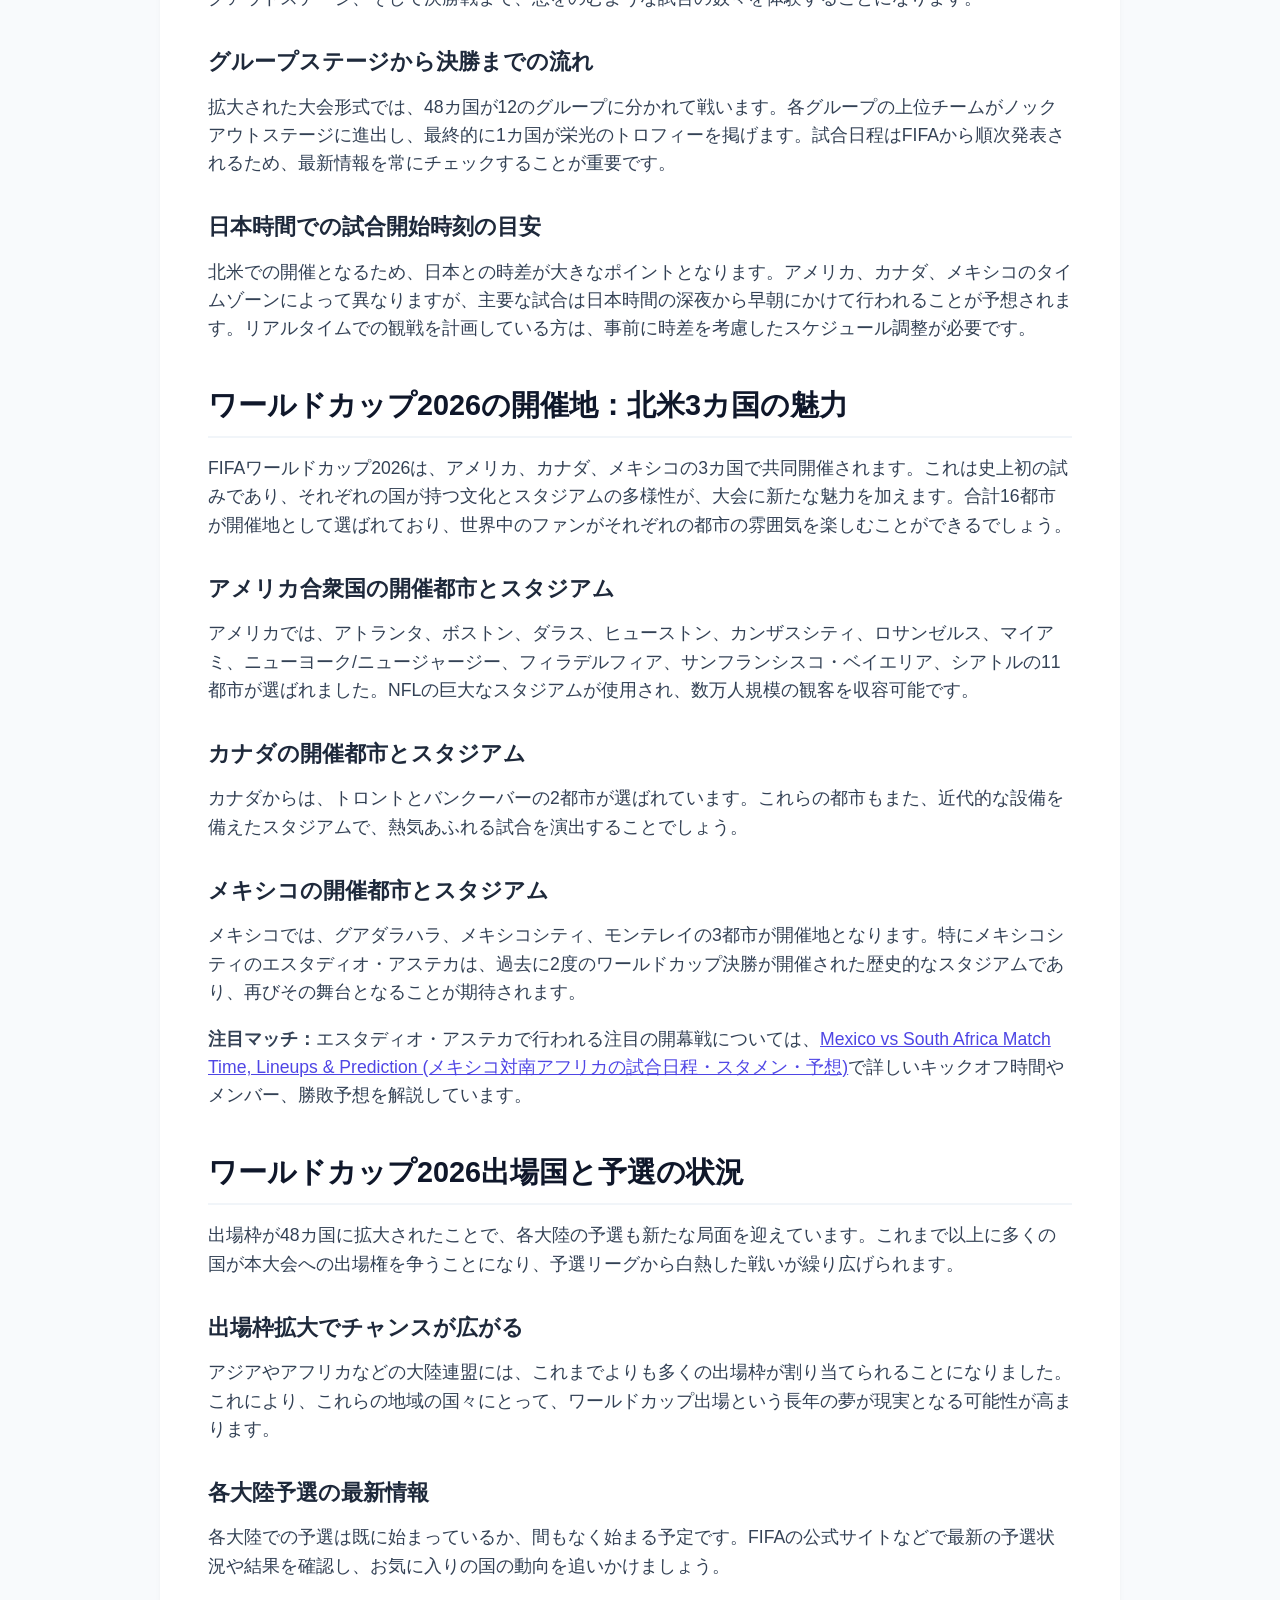
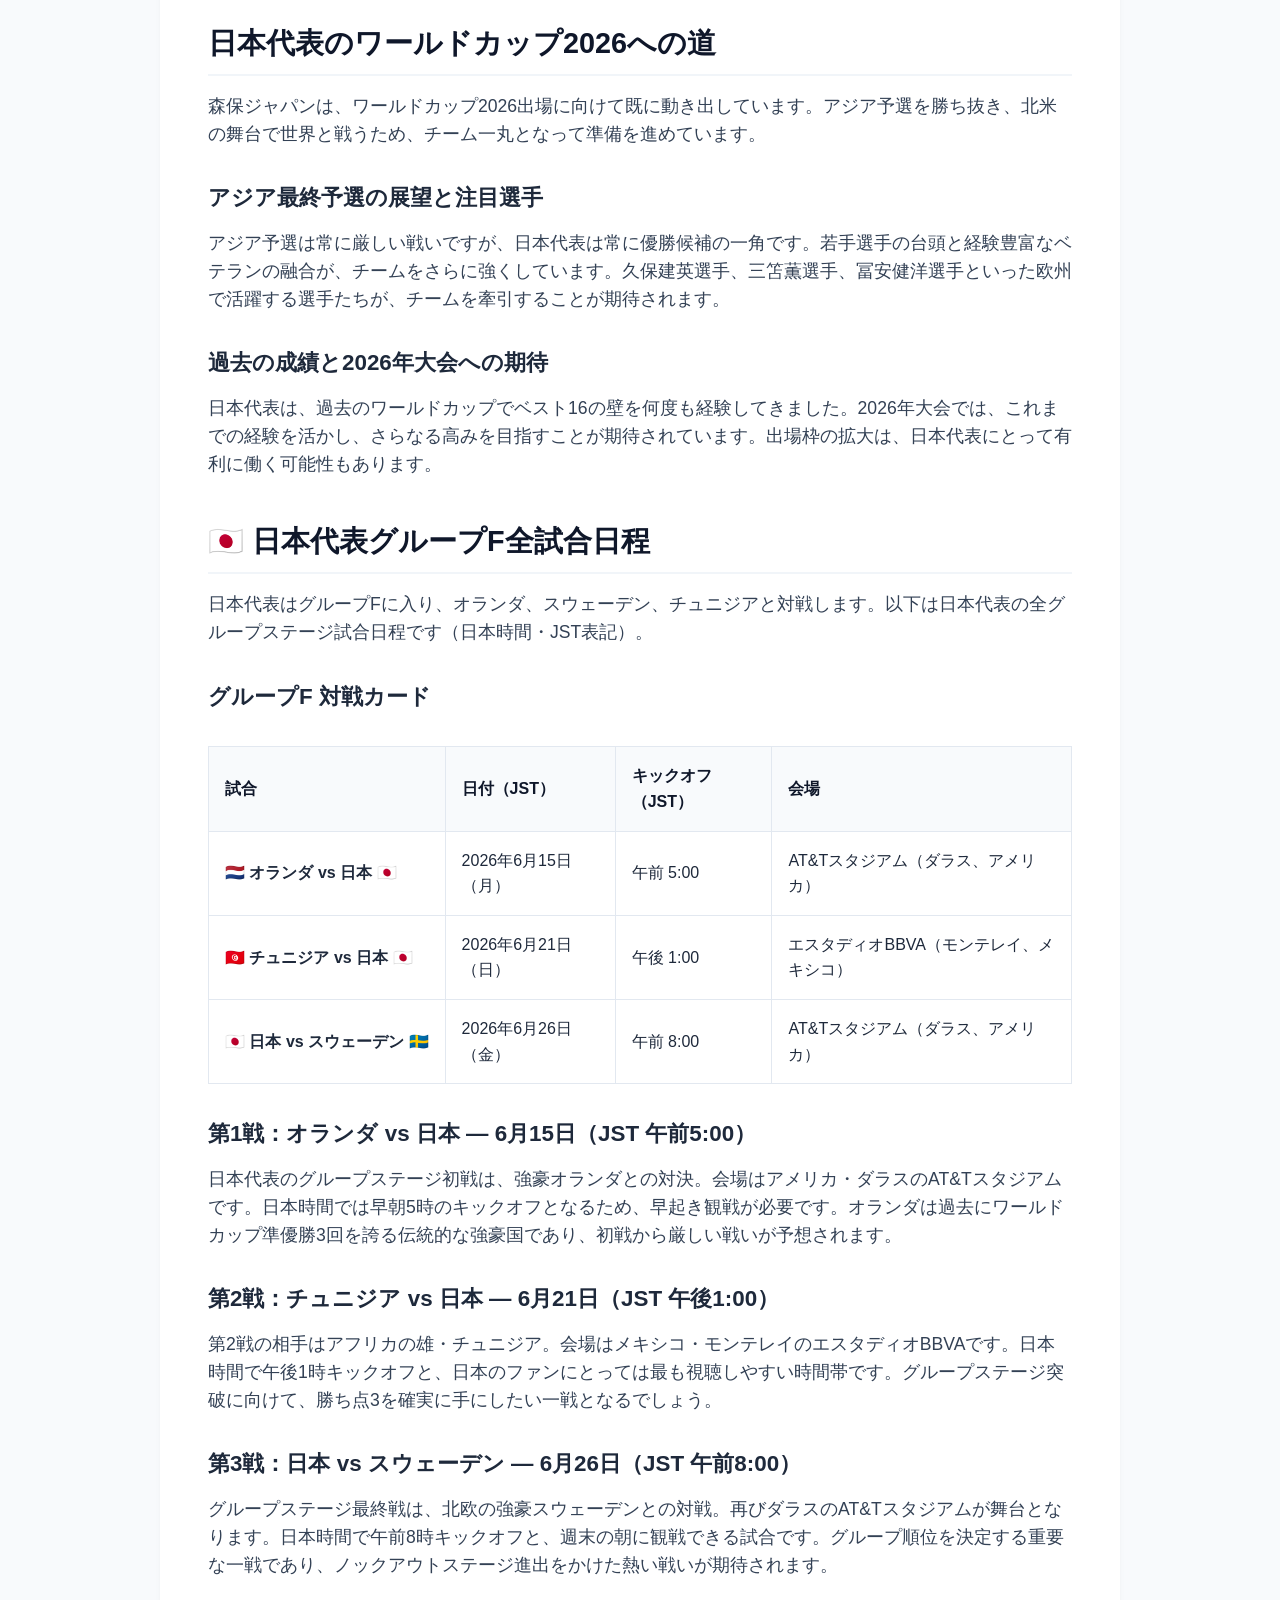
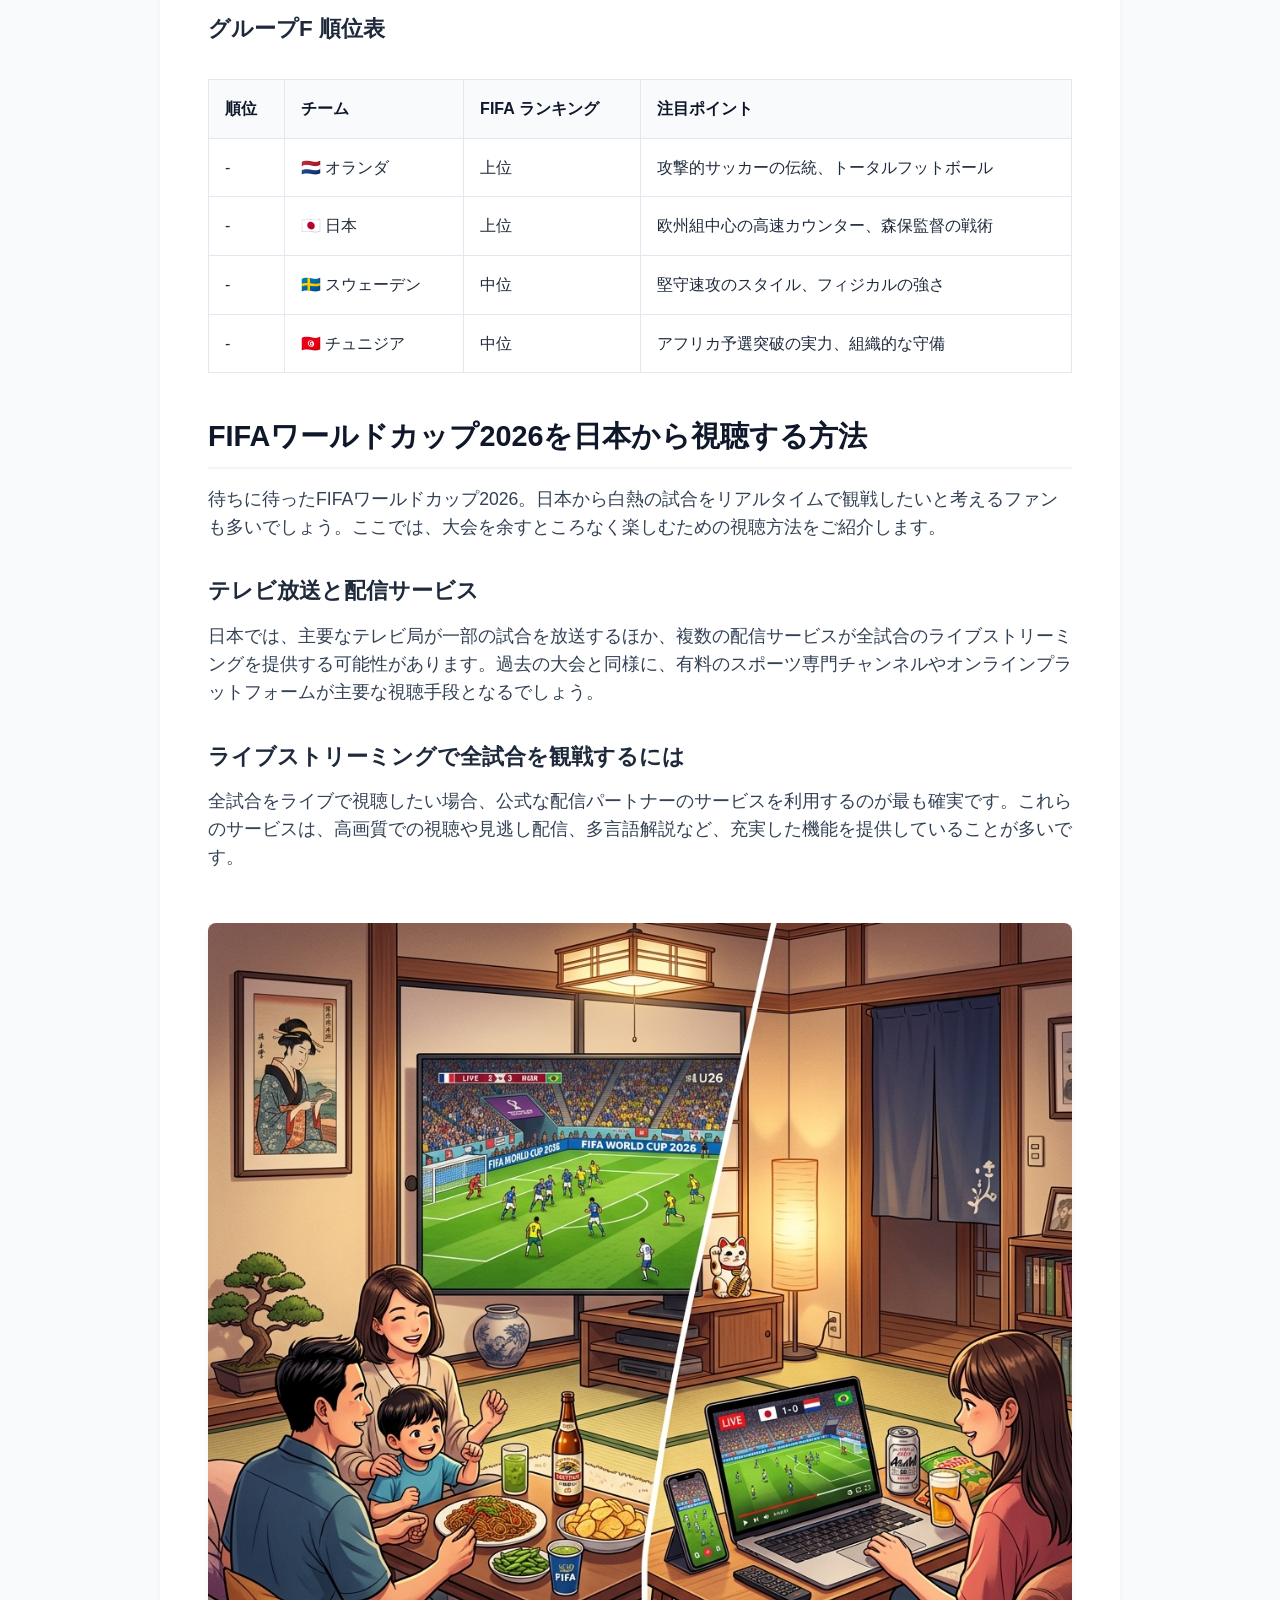
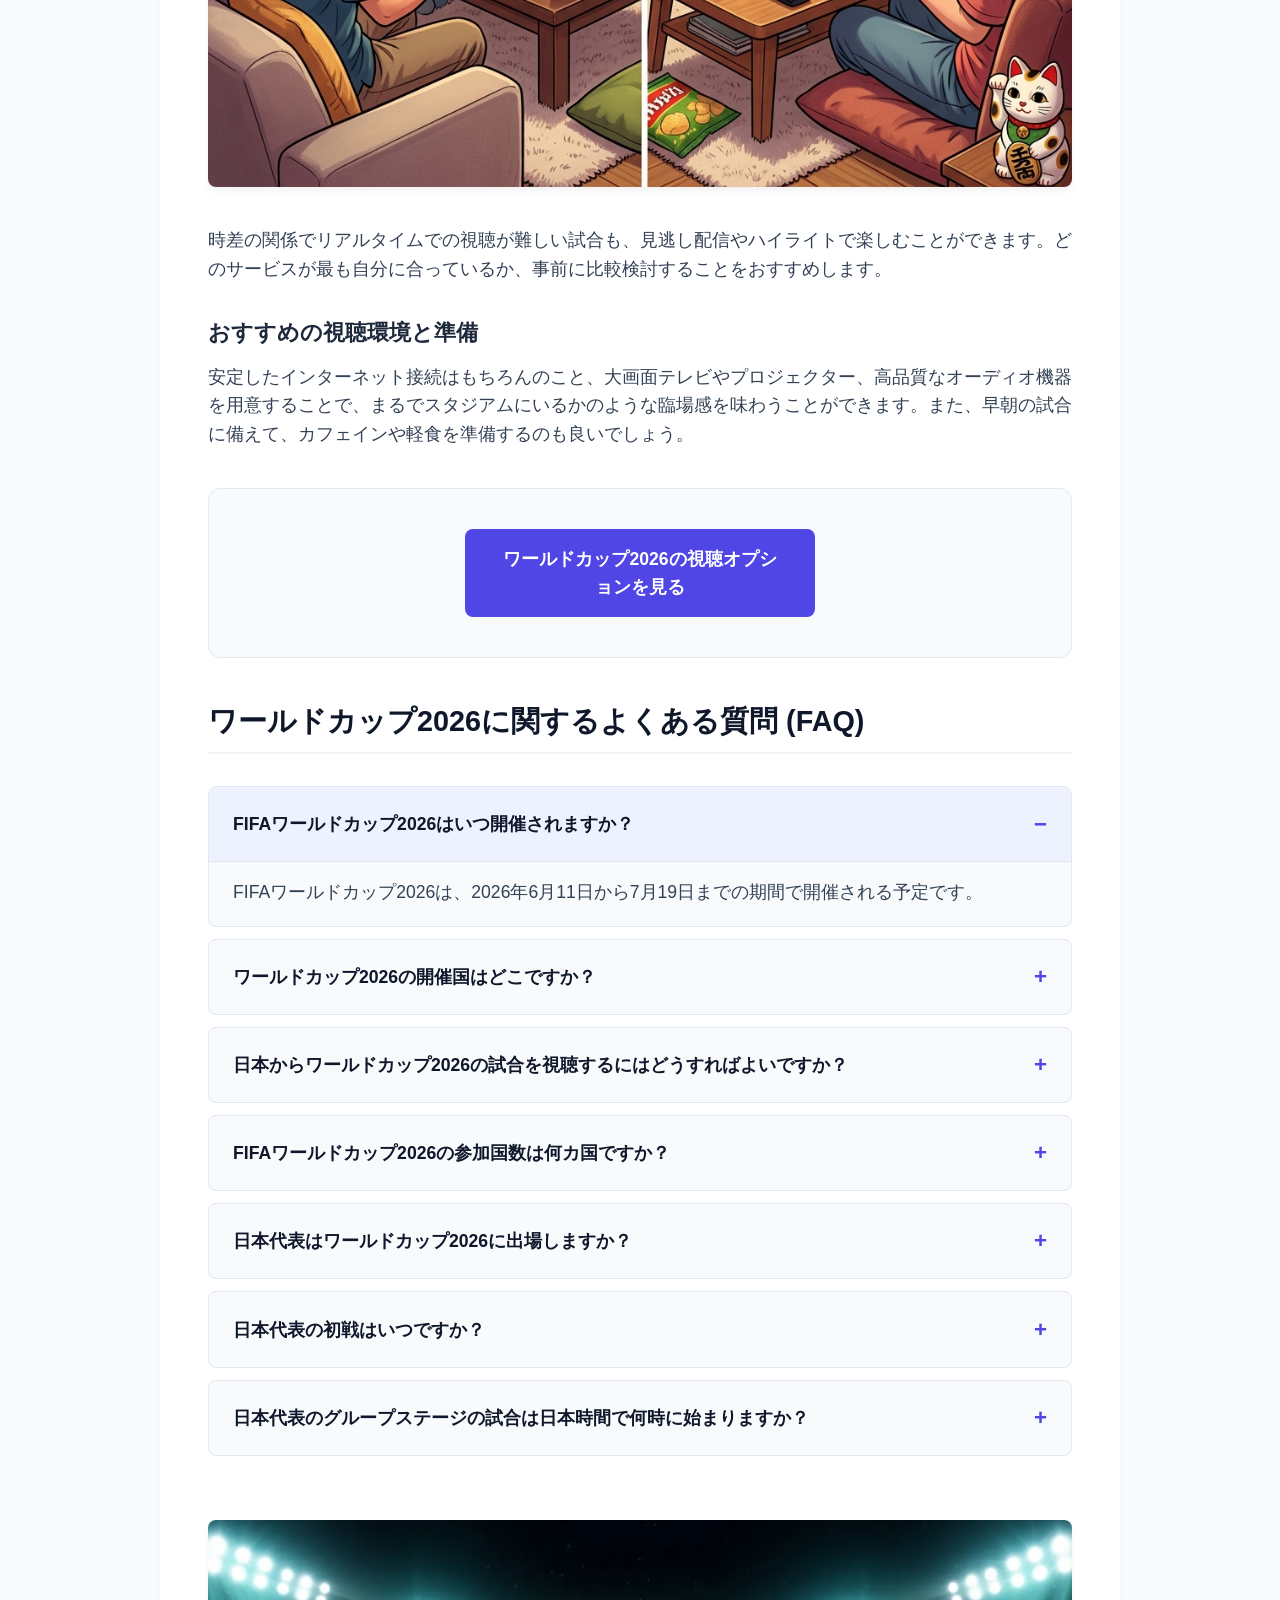
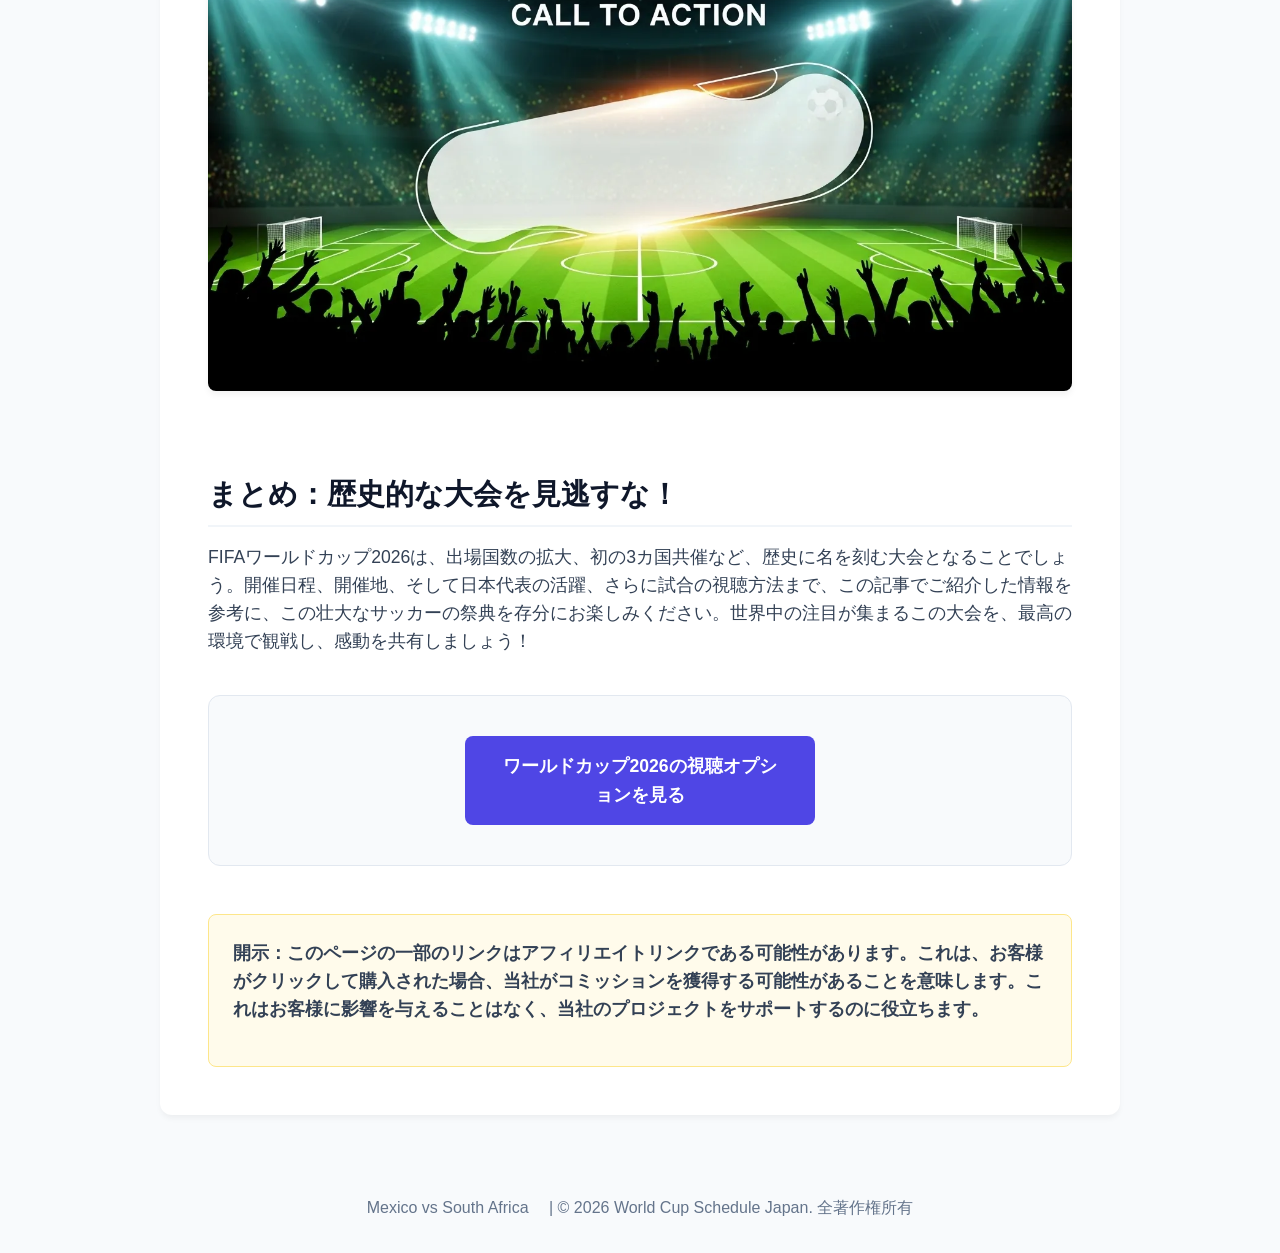
==== commit 2572fd56: "Add files via upload" ====
--- a/index.html
+++ b/index.html
@@ -241,7 +241,13 @@
             <a href="https://world-cup-schedule-jap.vercel.app/" class="logo">World Cup Schedule Japan</a>
             <nav>
                 <a href="https://world-cup-schedule-jap.vercel.app/">ホーム</a>
-                <a href="mexico-vs-south-africa.html">メキシコ対南アフリカ</a>
+                <div class="dropdown">
+                    <button class="dropbtn">W杯マッチ一覧 <i class="arrow down"></i></button>
+                    <div class="dropdown-content">
+                        <a href="mexico-vs-south-africa.html">メキシコ対南アフリカ</a>
+                        <a href="korea-republic-vs-czechia.html">韓国対チェコ (Korea vs Czechia)</a>
+                    </div>
+                </div>
                 <a href="#faq">よくある質問</a>
             </nav>
         </div>
--- a/style.css
+++ b/style.css
@@ -43,6 +43,12 @@
     font-size: 1.5rem;
     font-weight: bold;
     color: var(--primary);
+    text-decoration: none;
+}
+
+.site-header nav {
+    display: flex;
+    align-items: center;
 }
 
 .site-header nav a {
@@ -50,6 +56,82 @@
     text-decoration: none;
     color: var(--text-main);
     font-weight: 500;
+    transition: color 0.2s;
+}
+
+.site-header nav a:hover {
+    color: var(--primary);
+}
+
+/* Dropdown Menu */
+.dropdown {
+    position: relative;
+    display: inline-block;
+}
+
+.dropbtn {
+    background: none;
+    border: none;
+    color: var(--text-main);
+    font-size: 1rem;
+    font-weight: 500;
+    padding: 0 1.5rem;
+    cursor: pointer;
+    font-family: inherit;
+    display: flex;
+    align-items: center;
+    transition: color 0.2s;
+}
+
+.dropbtn:hover {
+    color: var(--primary);
+}
+
+.dropdown-content {
+    display: none;
+    position: absolute;
+    background-color: var(--bg-card);
+    min-width: 220px;
+    box-shadow: 0px 8px 16px 0px rgba(0,0,0,0.1);
+    z-index: 1000;
+    border-radius: 8px;
+    border: 1px solid var(--border-color);
+    margin-top: 0.5rem;
+}
+
+.dropdown-content a {
+    color: var(--text-main);
+    padding: 12px 16px;
+    text-decoration: none;
+    display: block;
+    margin: 0 !important;
+    font-size: 0.95rem;
+    transition: background-color 0.2s, color 0.2s;
+}
+
+.dropdown-content a:hover {
+    background-color: var(--bg-main);
+    color: var(--primary);
+}
+
+.dropdown:hover .dropdown-content {
+    display: block;
+}
+
+.arrow {
+    border: solid currentColor;
+    border-width: 0 2px 2px 0;
+    display: inline-block;
+    padding: 3px;
+    margin-left: 6px;
+    transform: rotate(45deg);
+    -webkit-transform: rotate(45deg);
+    transition: transform 0.2s;
+}
+
+.dropdown:hover .arrow {
+    transform: rotate(-135deg);
+    -webkit-transform: rotate(-135deg);
 }
 
 /* Hero Section */
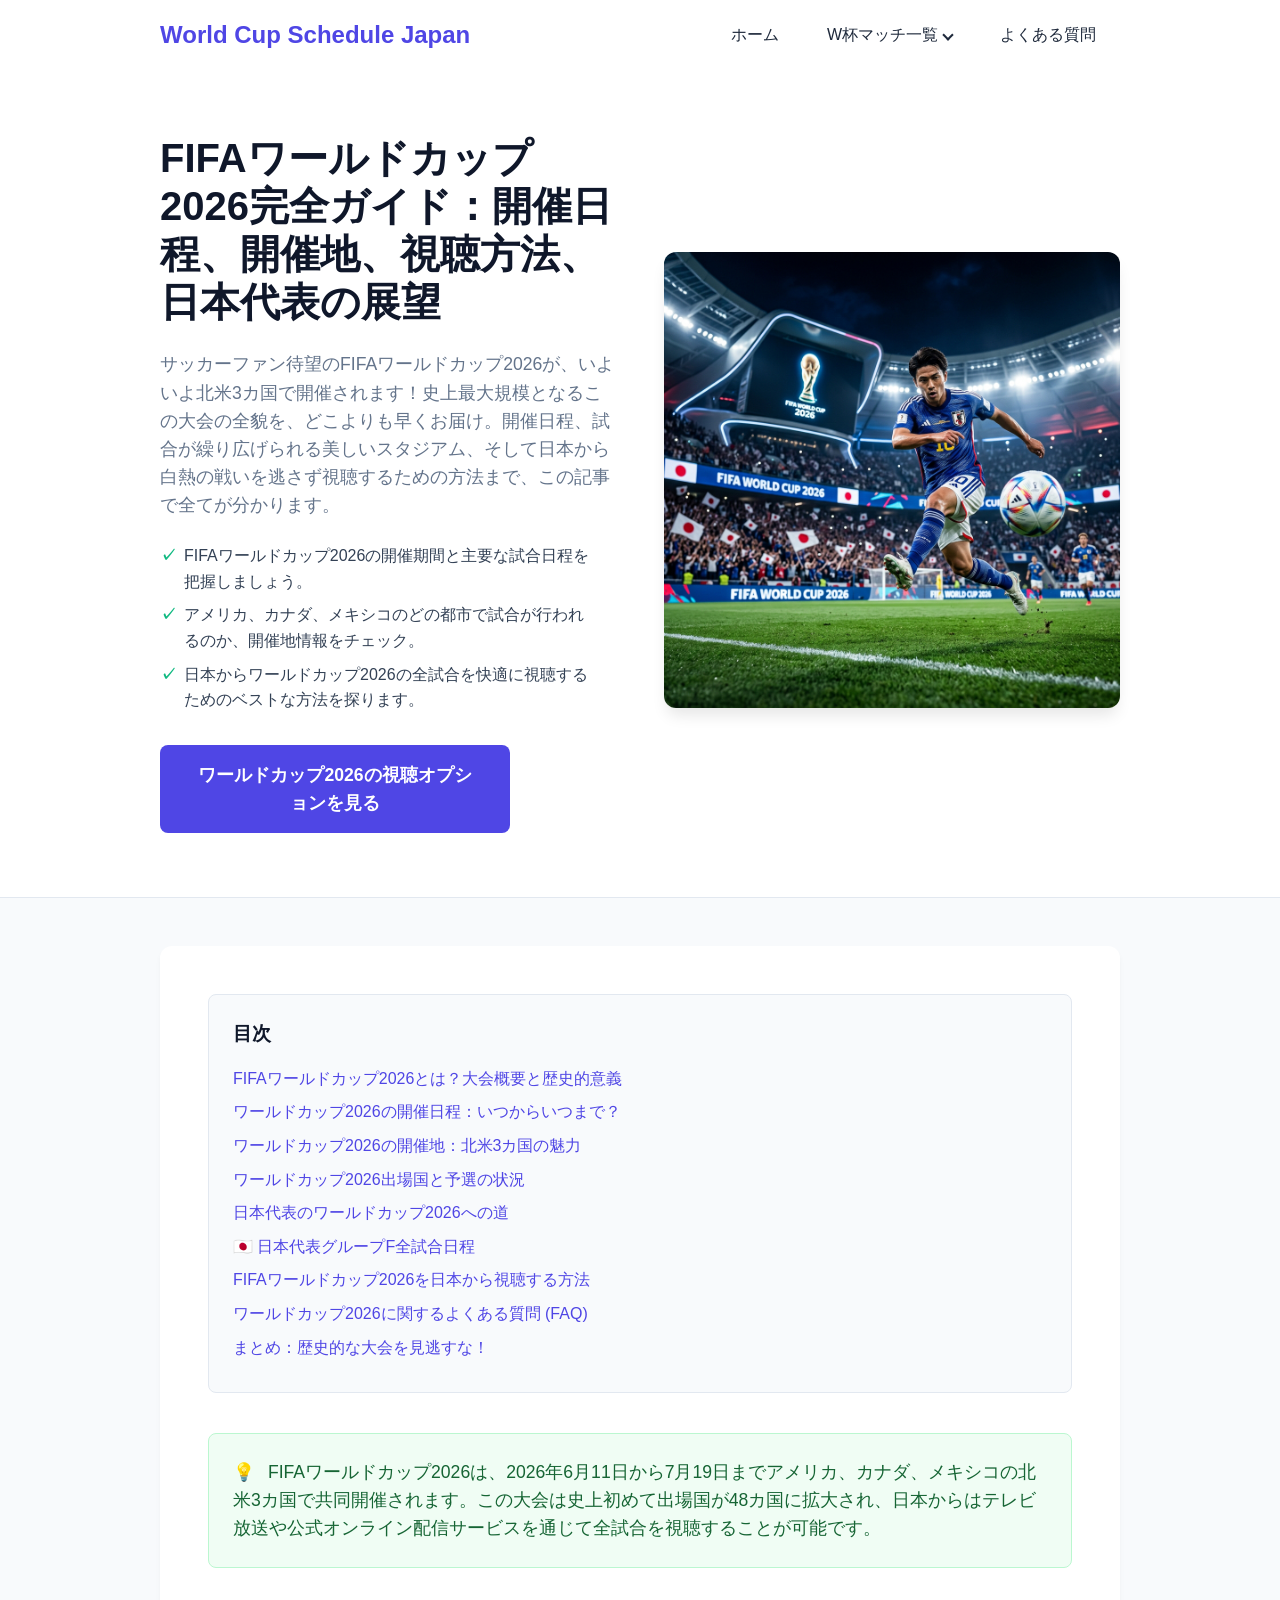
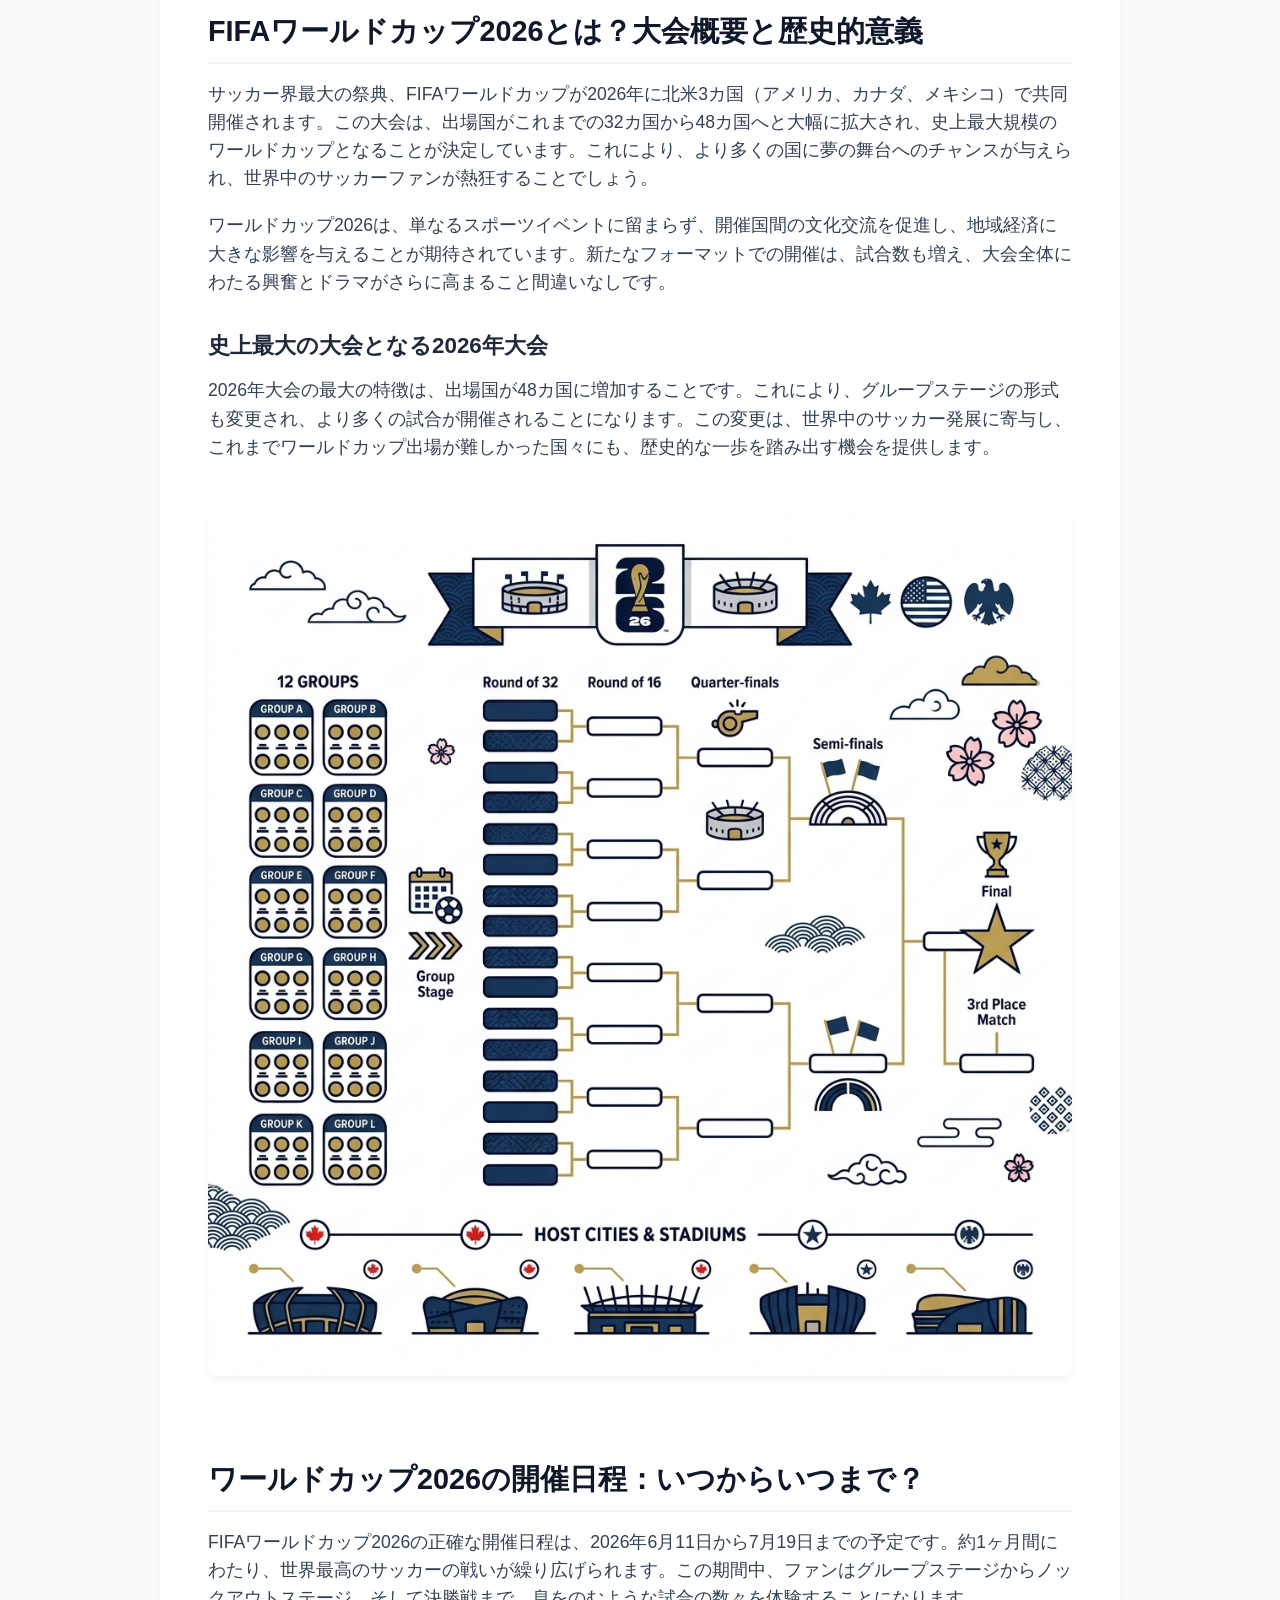
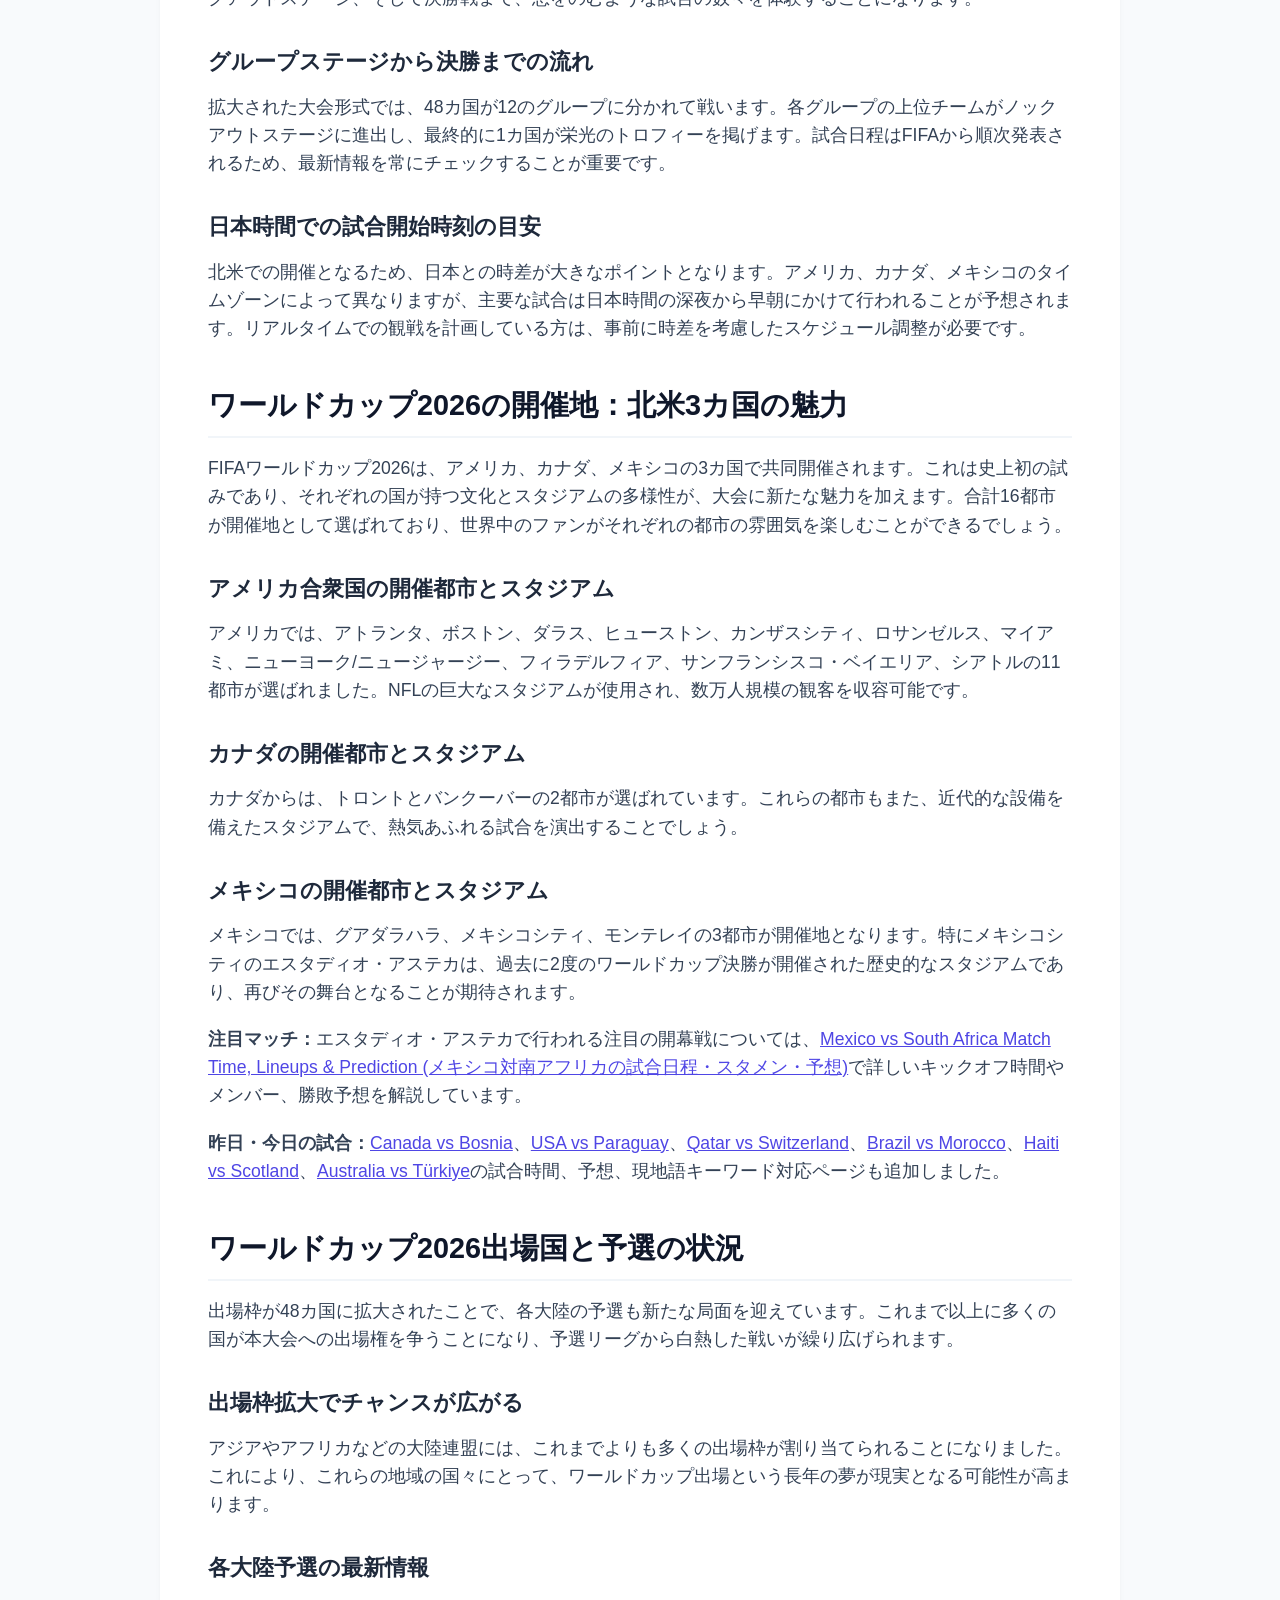
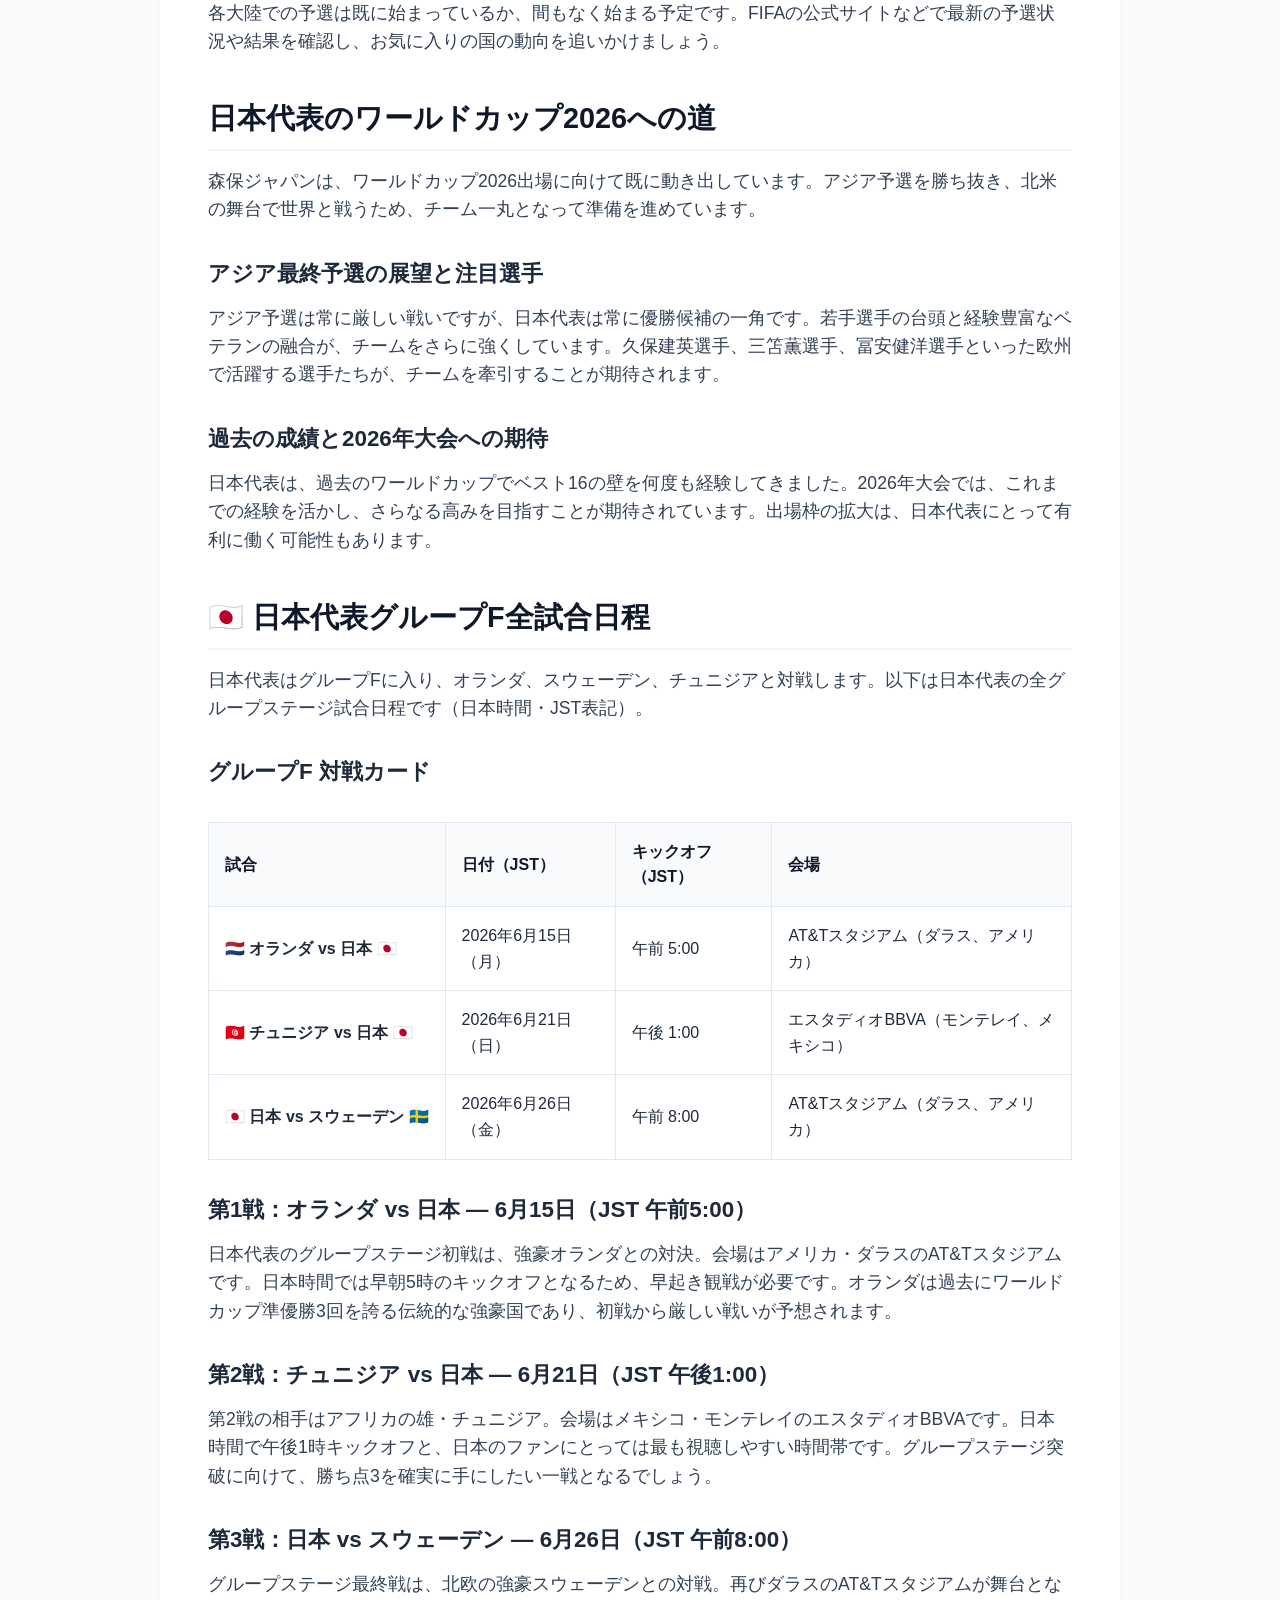
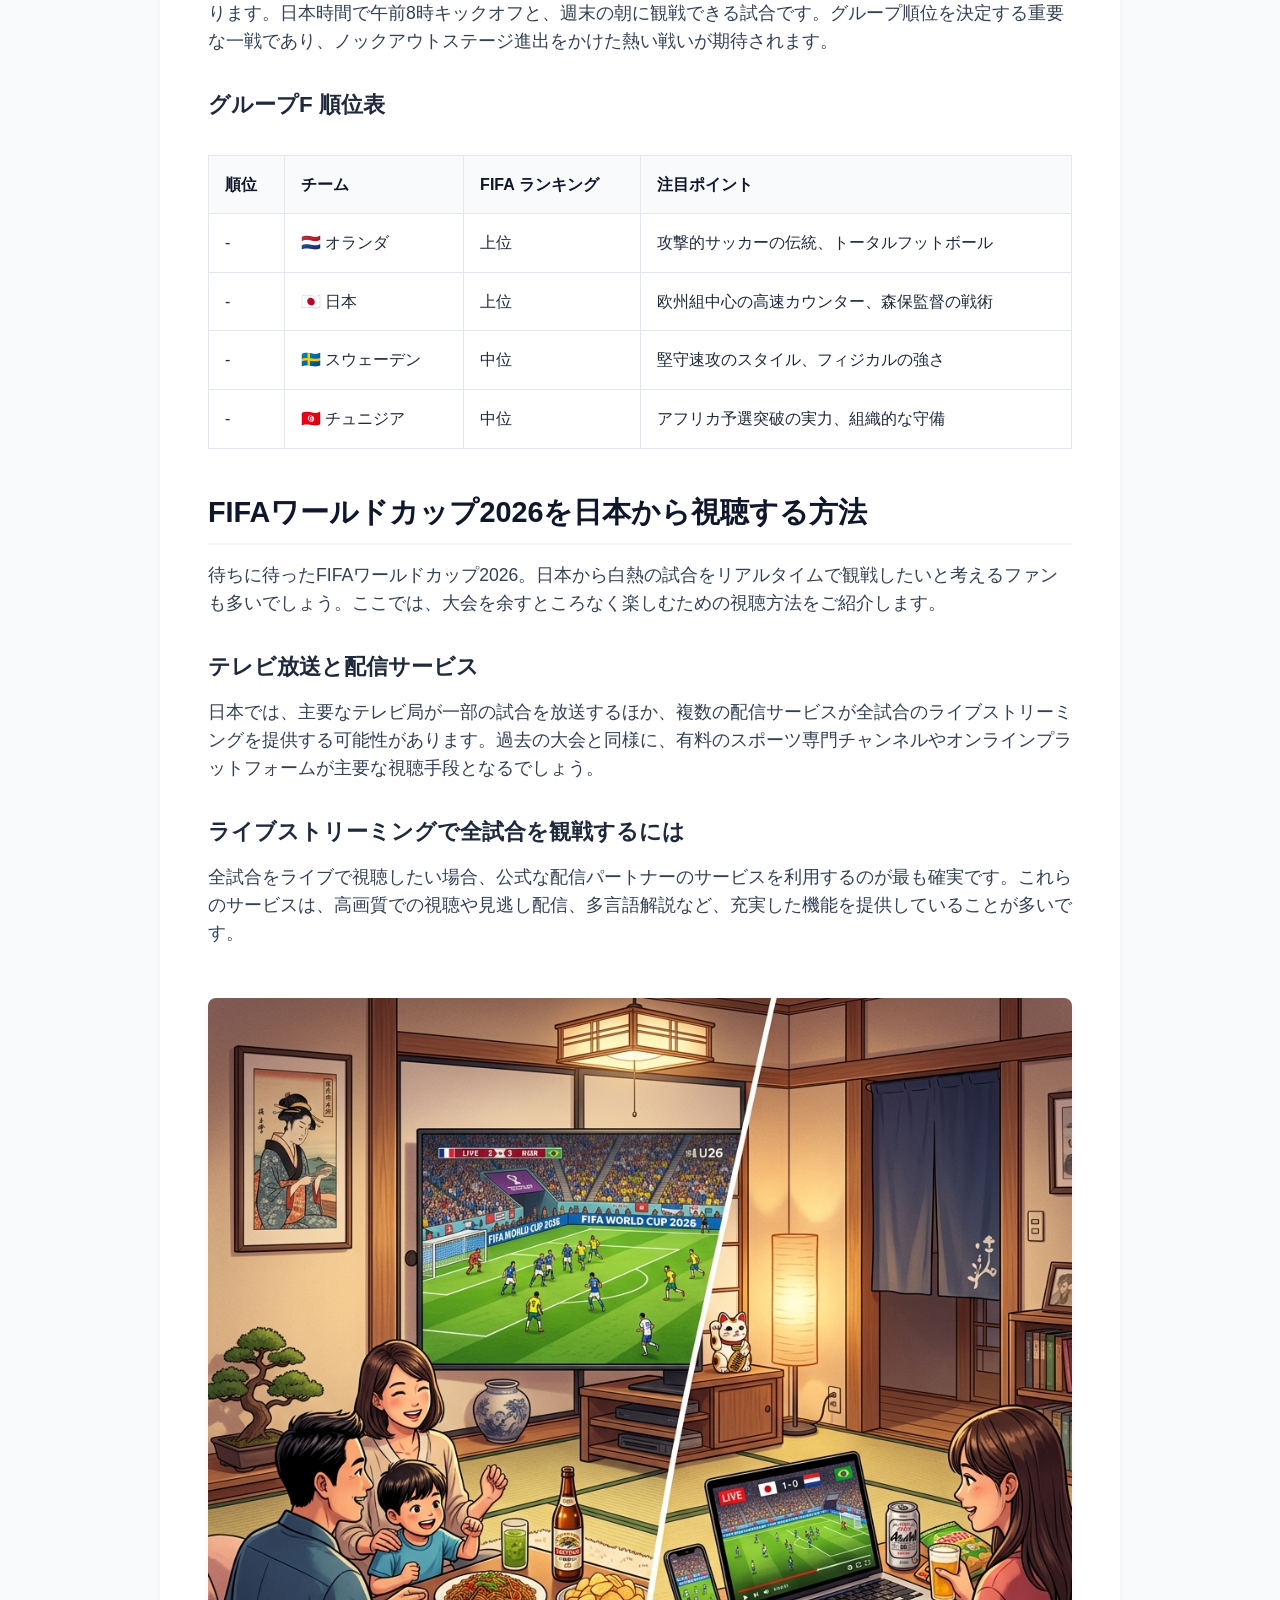
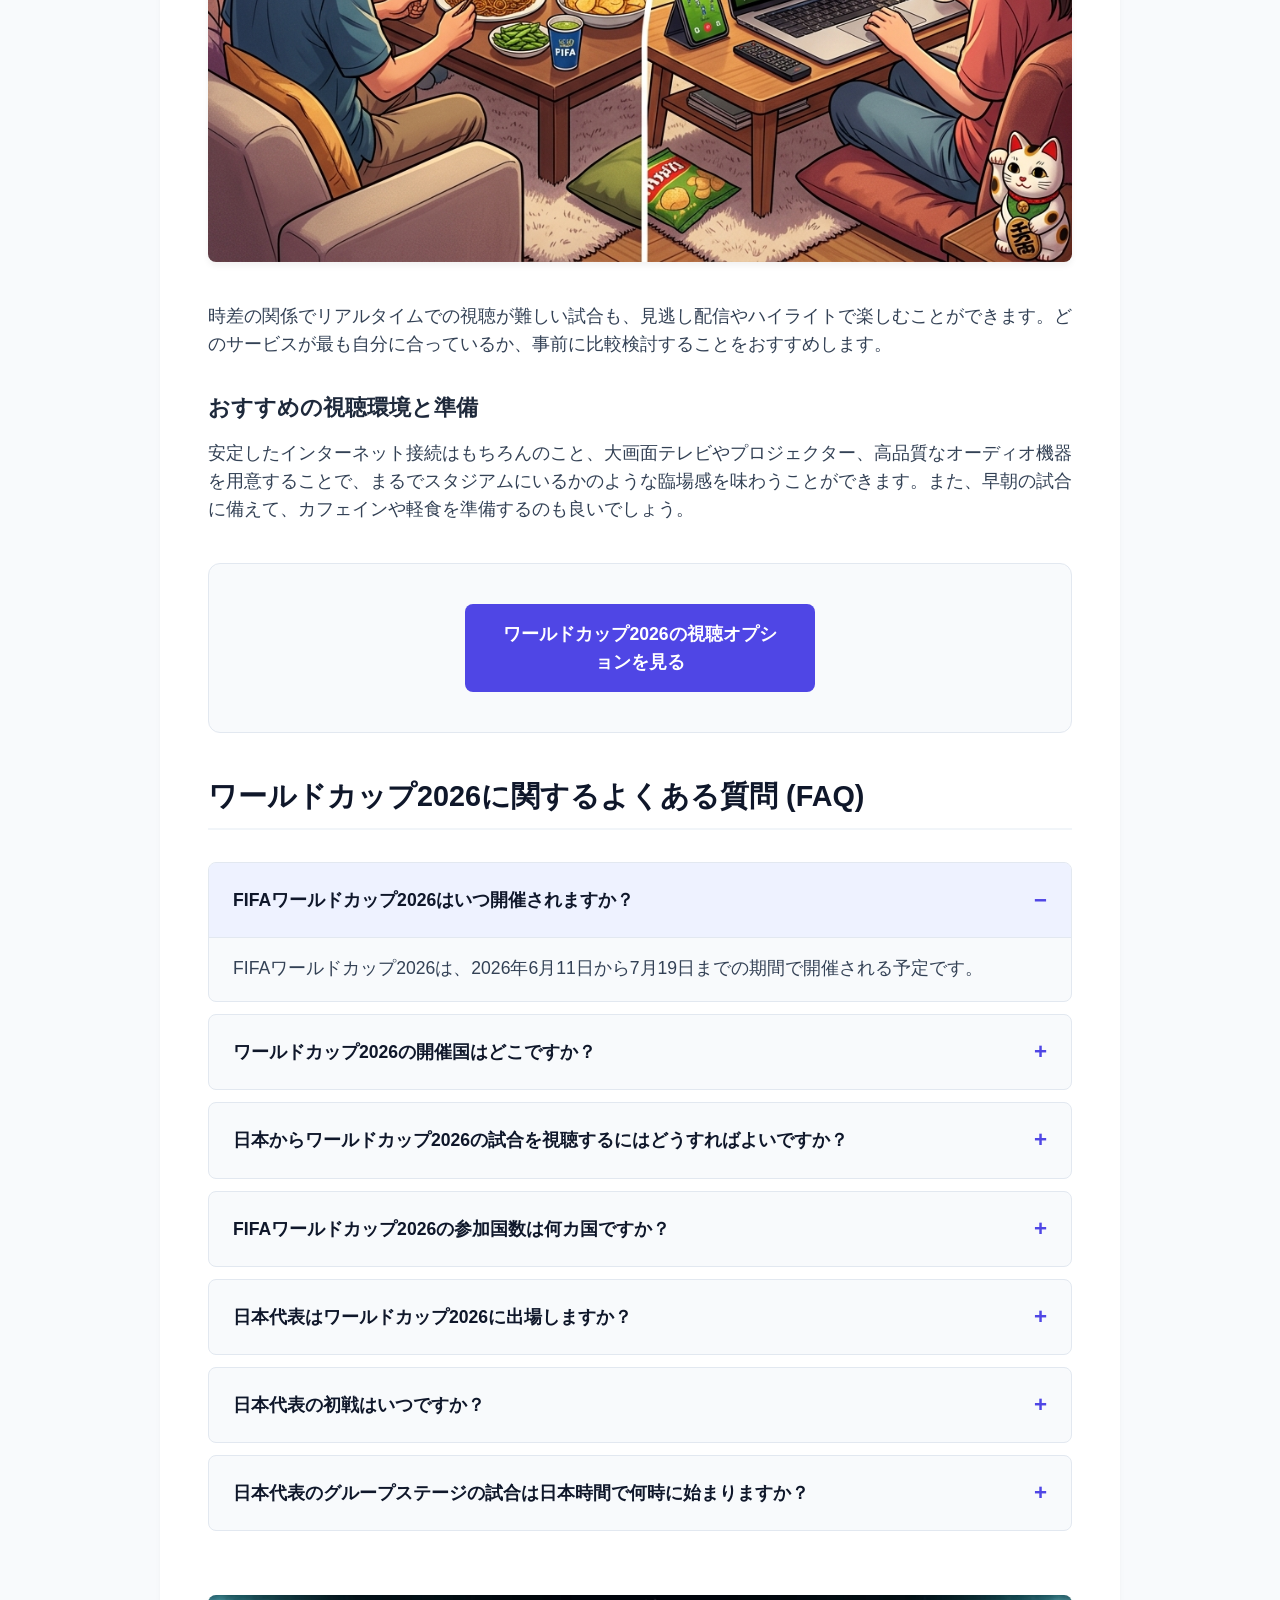
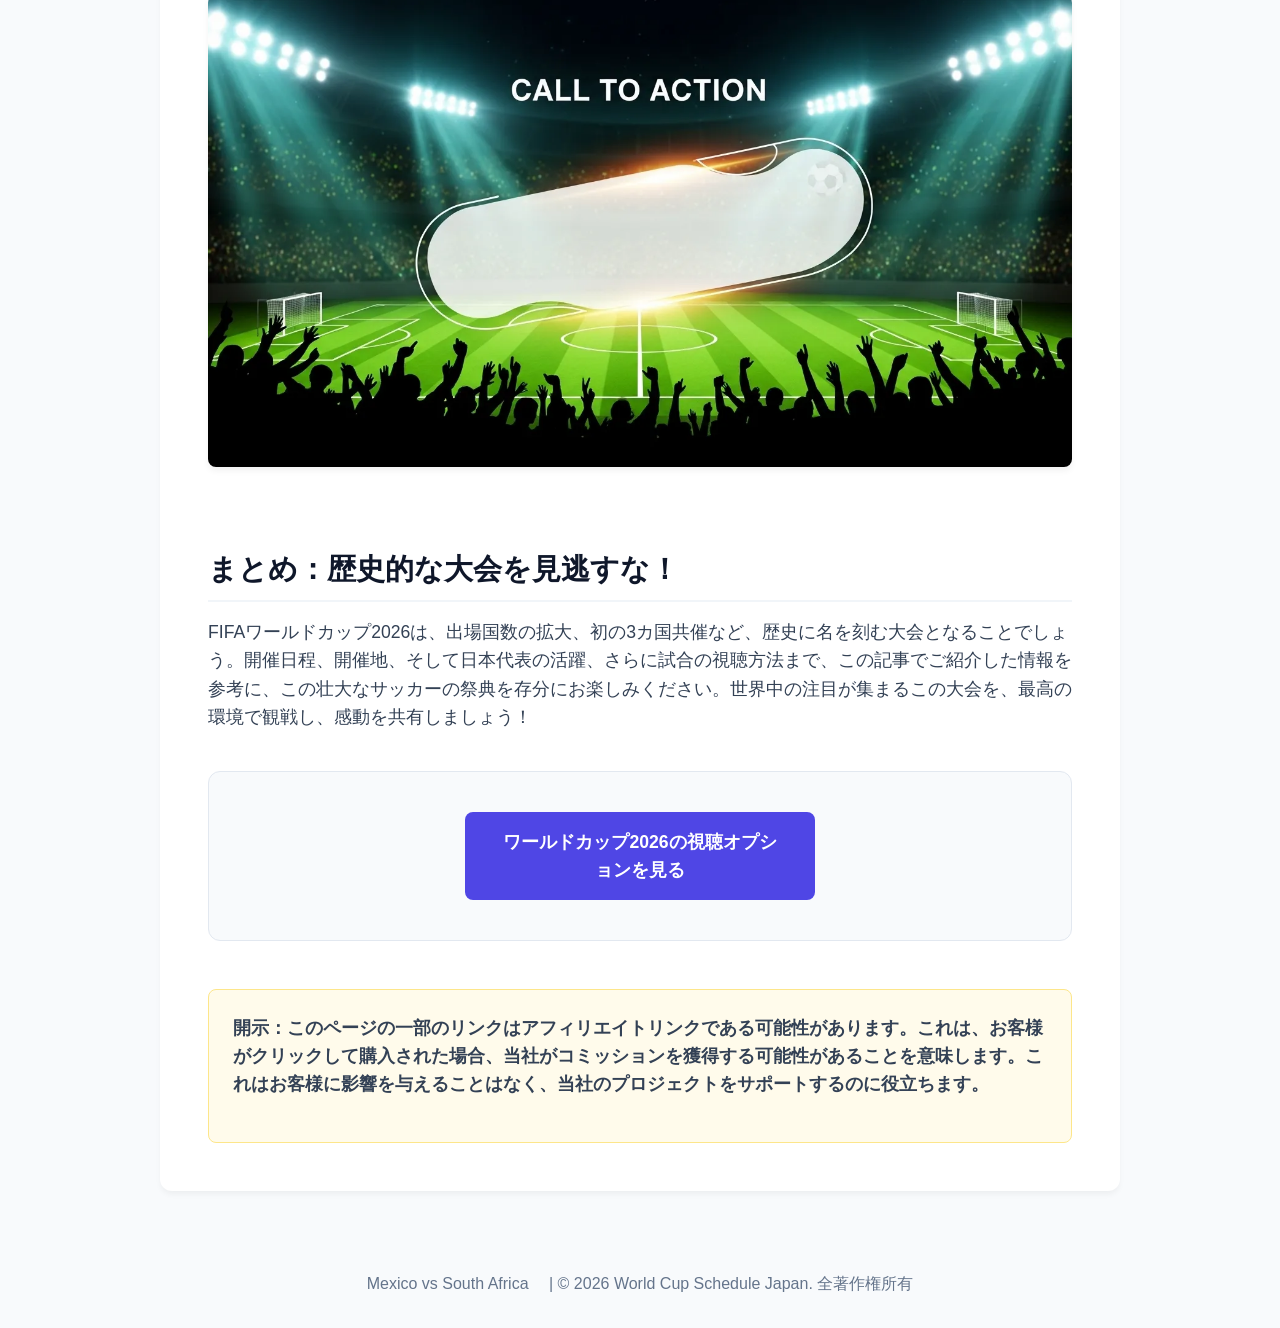
==== commit 2f8a768c: "Add files via upload" ====
--- a/index.html
+++ b/index.html
@@ -246,6 +246,12 @@
                     <div class="dropdown-content">
                         <a href="mexico-vs-south-africa.html">メキシコ対南アフリカ</a>
                         <a href="korea-republic-vs-czechia.html">韓国対チェコ (Korea vs Czechia)</a>
+                        <a href="canada-vs-bosnia-and-herzegovina.html">カナダ対ボスニア (Canada vs Bosnia)</a>
+                        <a href="usa-vs-paraguay.html">米国対パラグアイ (USA vs Paraguay)</a>
+                        <a href="qatar-vs-switzerland.html">カタール対スイス (Qatar vs Switzerland)</a>
+                        <a href="brazil-vs-morocco.html">ブラジル対モロッコ (Brazil vs Morocco)</a>
+                        <a href="haiti-vs-scotland.html">ハイチ対スコットランド (Haiti vs Scotland)</a>
+                        <a href="australia-vs-turkiye.html">豪州対トルコ (Australia vs Türkiye)</a>
                     </div>
                 </div>
                 <a href="#faq">よくある質問</a>
@@ -340,6 +346,7 @@
 <p>メキシコでは、グアダラハラ、メキシコシティ、モンテレイの3都市が開催地となります。特にメキシコシティのエスタディオ・アステカは、過去に2度のワールドカップ決勝が開催された歴史的なスタジアムであり、再びその舞台となることが期待されます。</p>
 
 <p><strong>注目マッチ：</strong>エスタディオ・アステカで行われる注目の開幕戦については、<a href="mexico-vs-south-africa.html" class="affiliate-link">Mexico vs South Africa Match Time, Lineups & Prediction (メキシコ対南アフリカの試合日程・スタメン・予想)</a>で詳しいキックオフ時間やメンバー、勝敗予想を解説しています。</p>
+<p><strong>昨日・今日の試合：</strong><a href="canada-vs-bosnia-and-herzegovina.html" class="affiliate-link">Canada vs Bosnia</a>、<a href="usa-vs-paraguay.html" class="affiliate-link">USA vs Paraguay</a>、<a href="qatar-vs-switzerland.html" class="affiliate-link">Qatar vs Switzerland</a>、<a href="brazil-vs-morocco.html" class="affiliate-link">Brazil vs Morocco</a>、<a href="haiti-vs-scotland.html" class="affiliate-link">Haiti vs Scotland</a>、<a href="australia-vs-turkiye.html" class="affiliate-link">Australia vs Türkiye</a>の試合時間、予想、現地語キーワード対応ページも追加しました。</p>
 
 <h2 id="section-4">ワールドカップ2026出場国と予選の状況</h2>
 
@@ -559,4 +566,4 @@
 
     <script src="script.js"></script>
 </body>
-</html>+</html>
--- a/style.css
+++ b/style.css
@@ -91,7 +91,9 @@
     display: none;
     position: absolute;
     background-color: var(--bg-card);
-    min-width: 220px;
+    min-width: 320px;
+    max-height: 70vh;
+    overflow-y: auto;
     box-shadow: 0px 8px 16px 0px rgba(0,0,0,0.1);
     z-index: 1000;
     border-radius: 8px;
@@ -492,4 +494,4 @@
     .fixtures-table td:first-child {
         white-space: normal;
     }
-}+}
